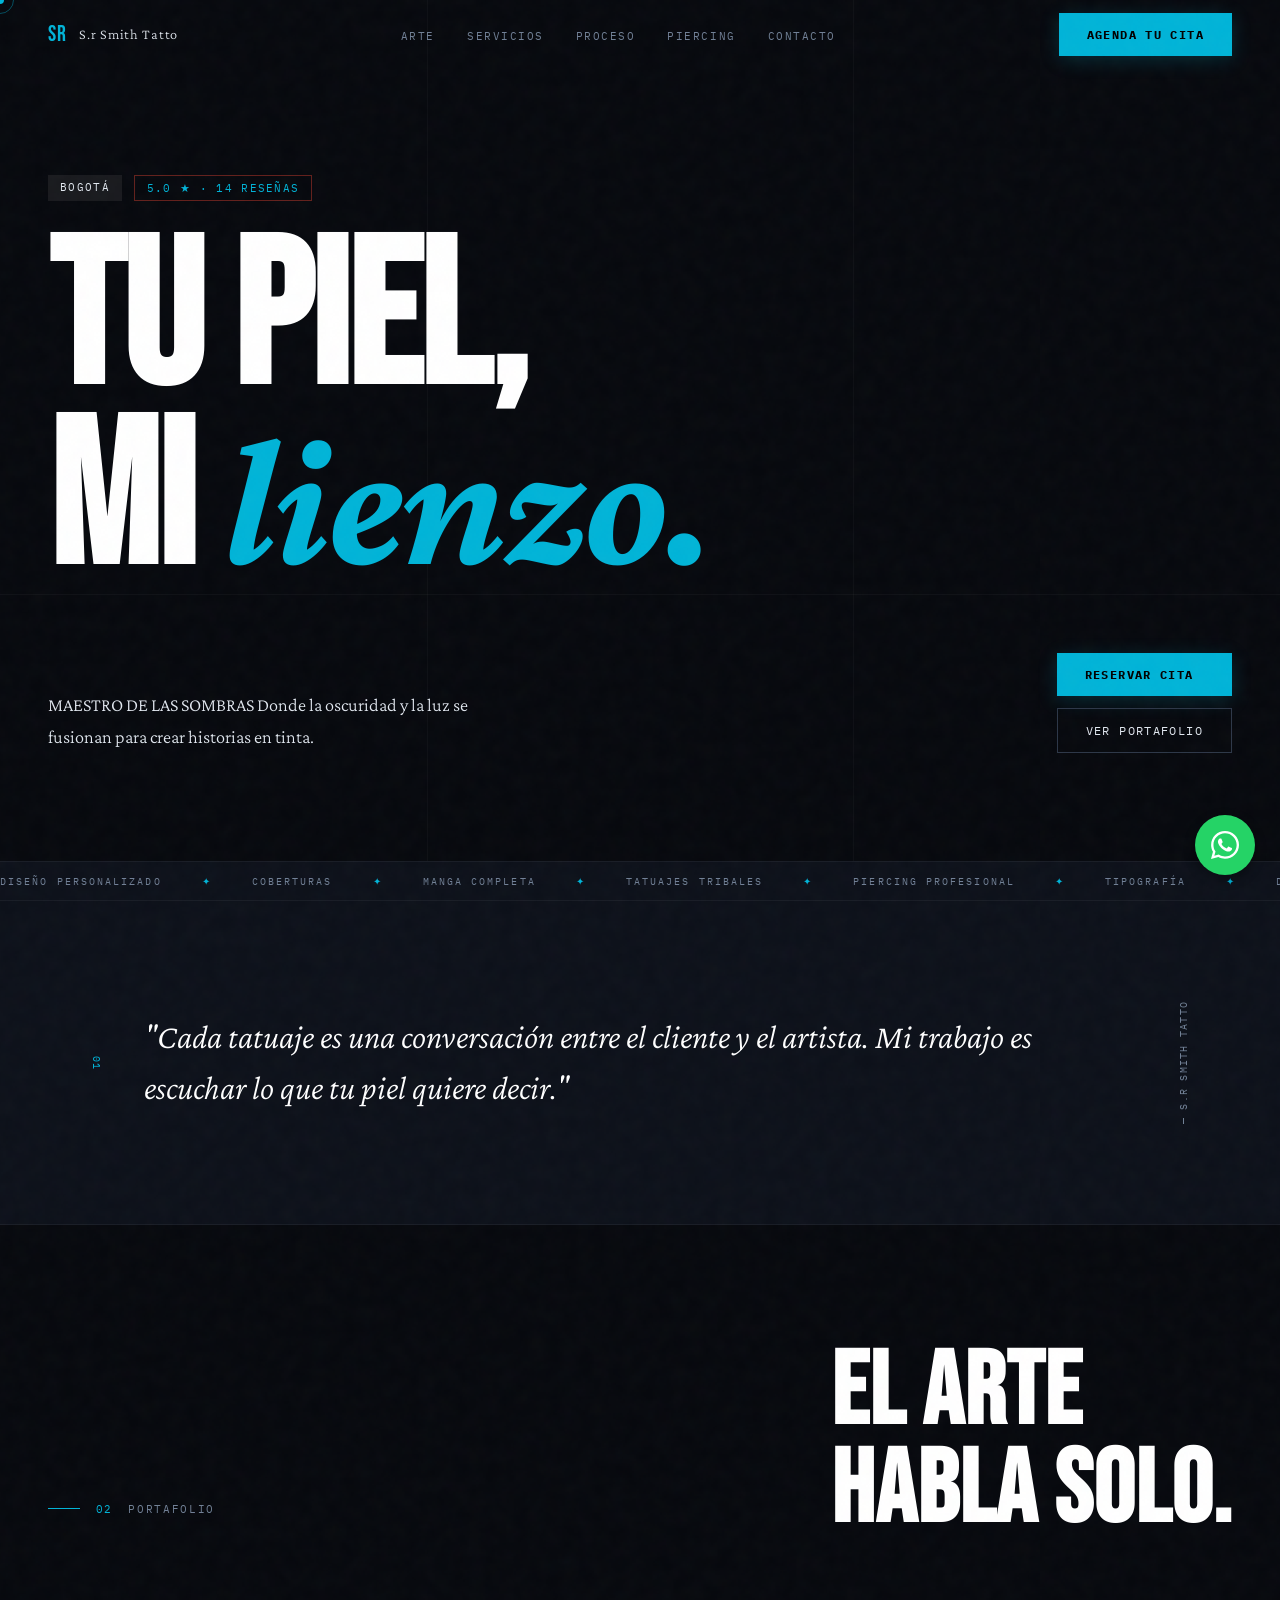
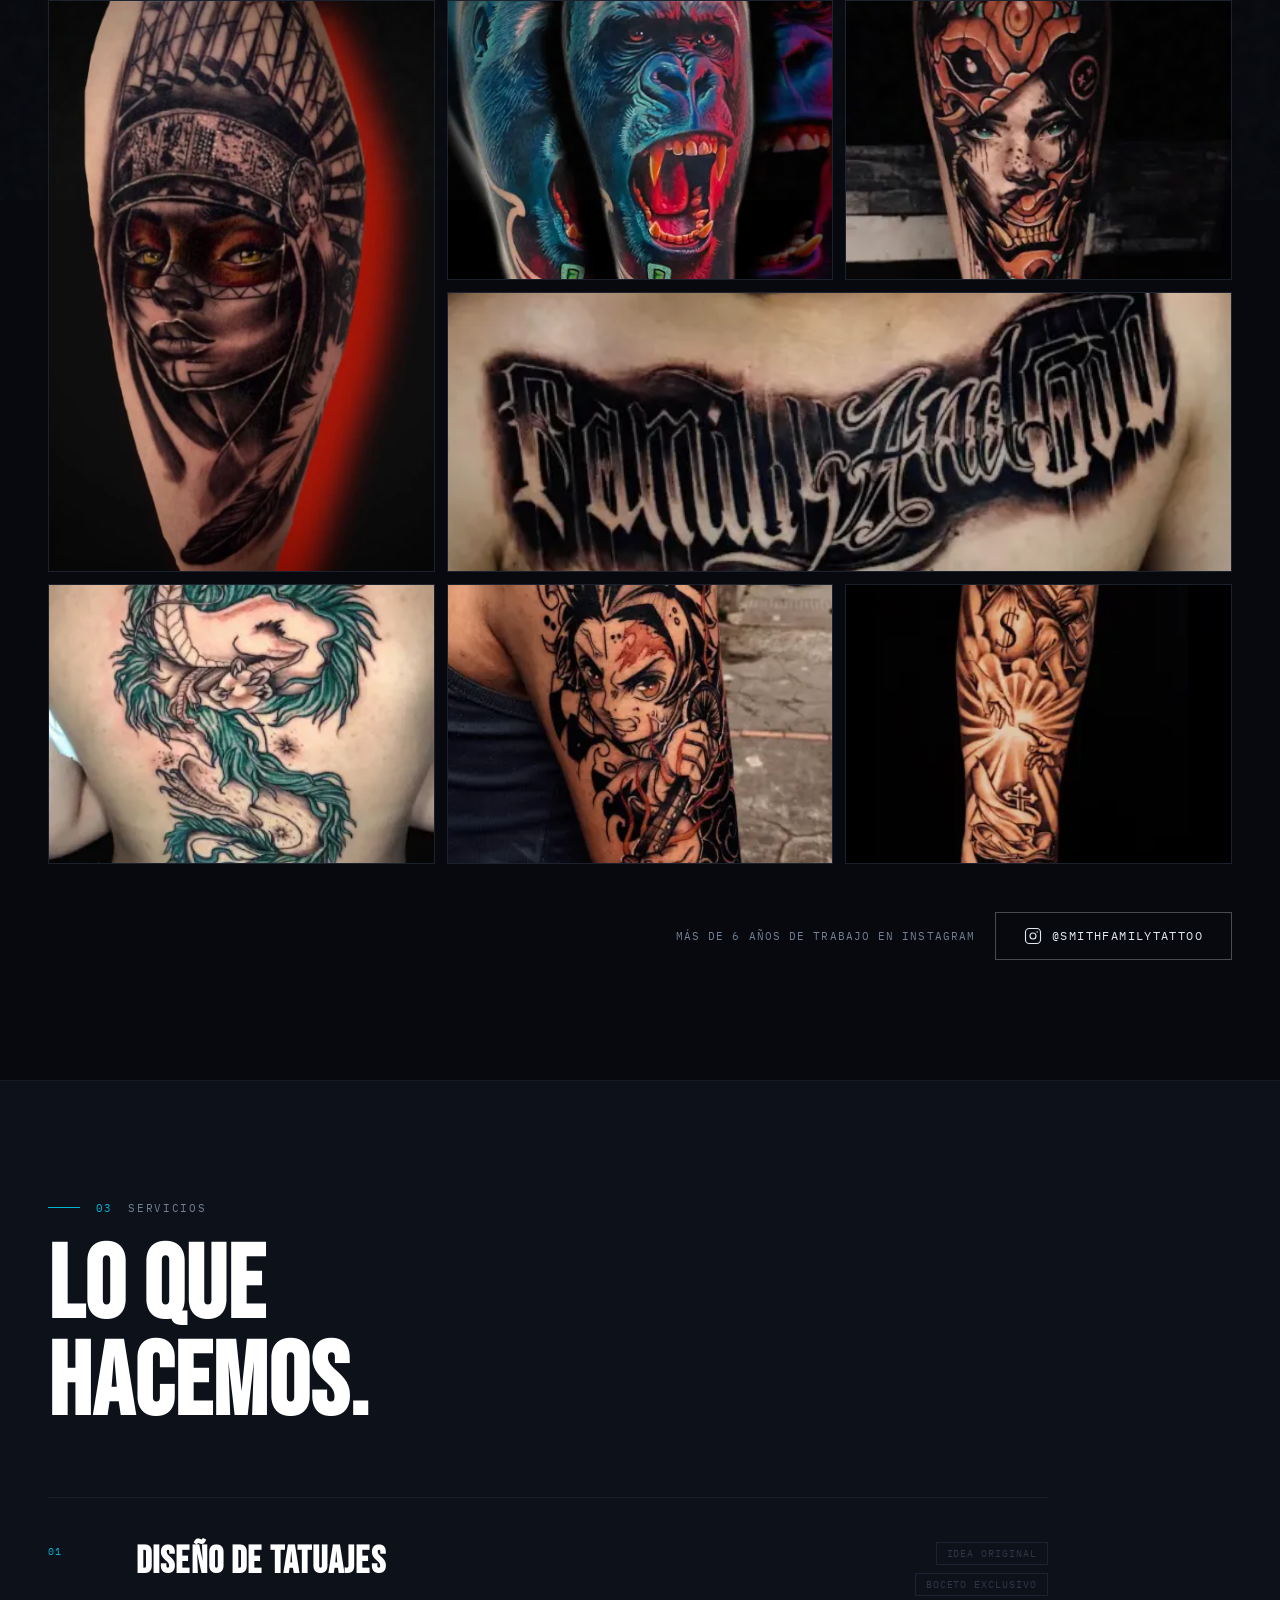
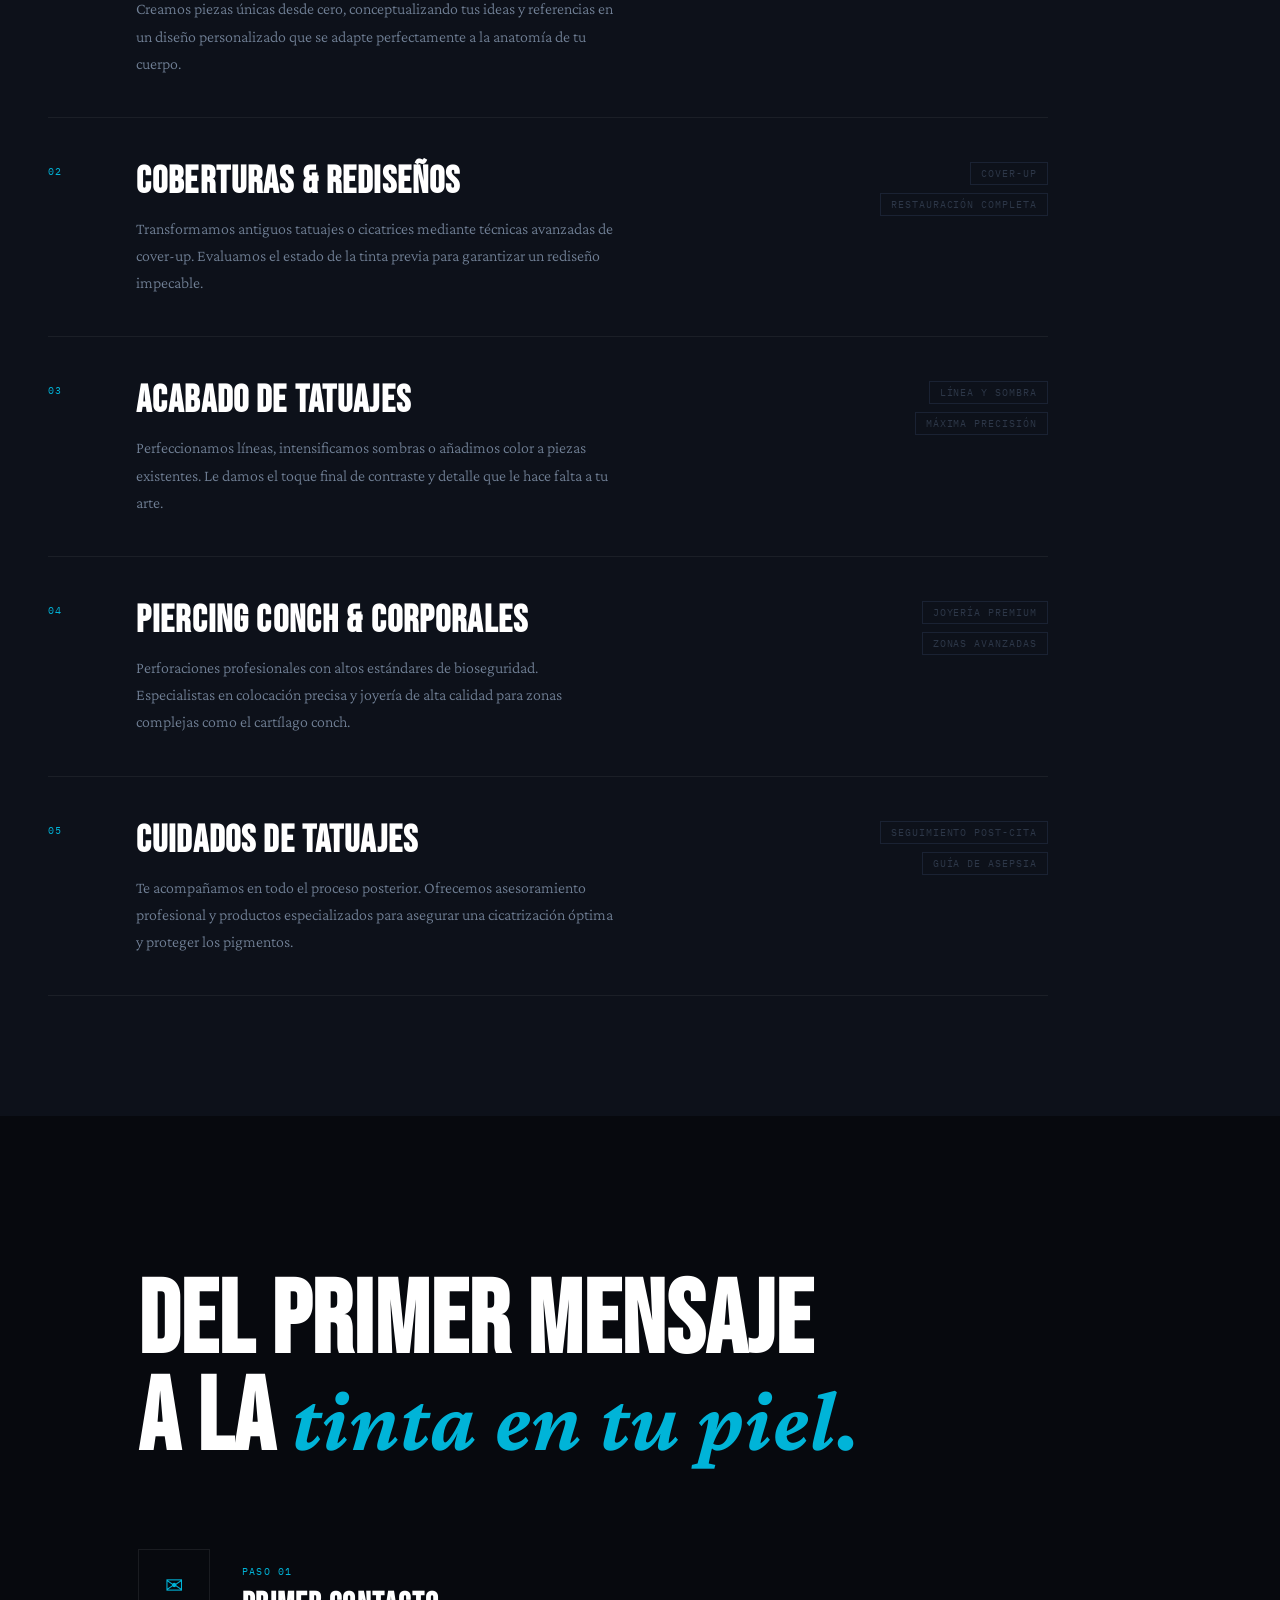
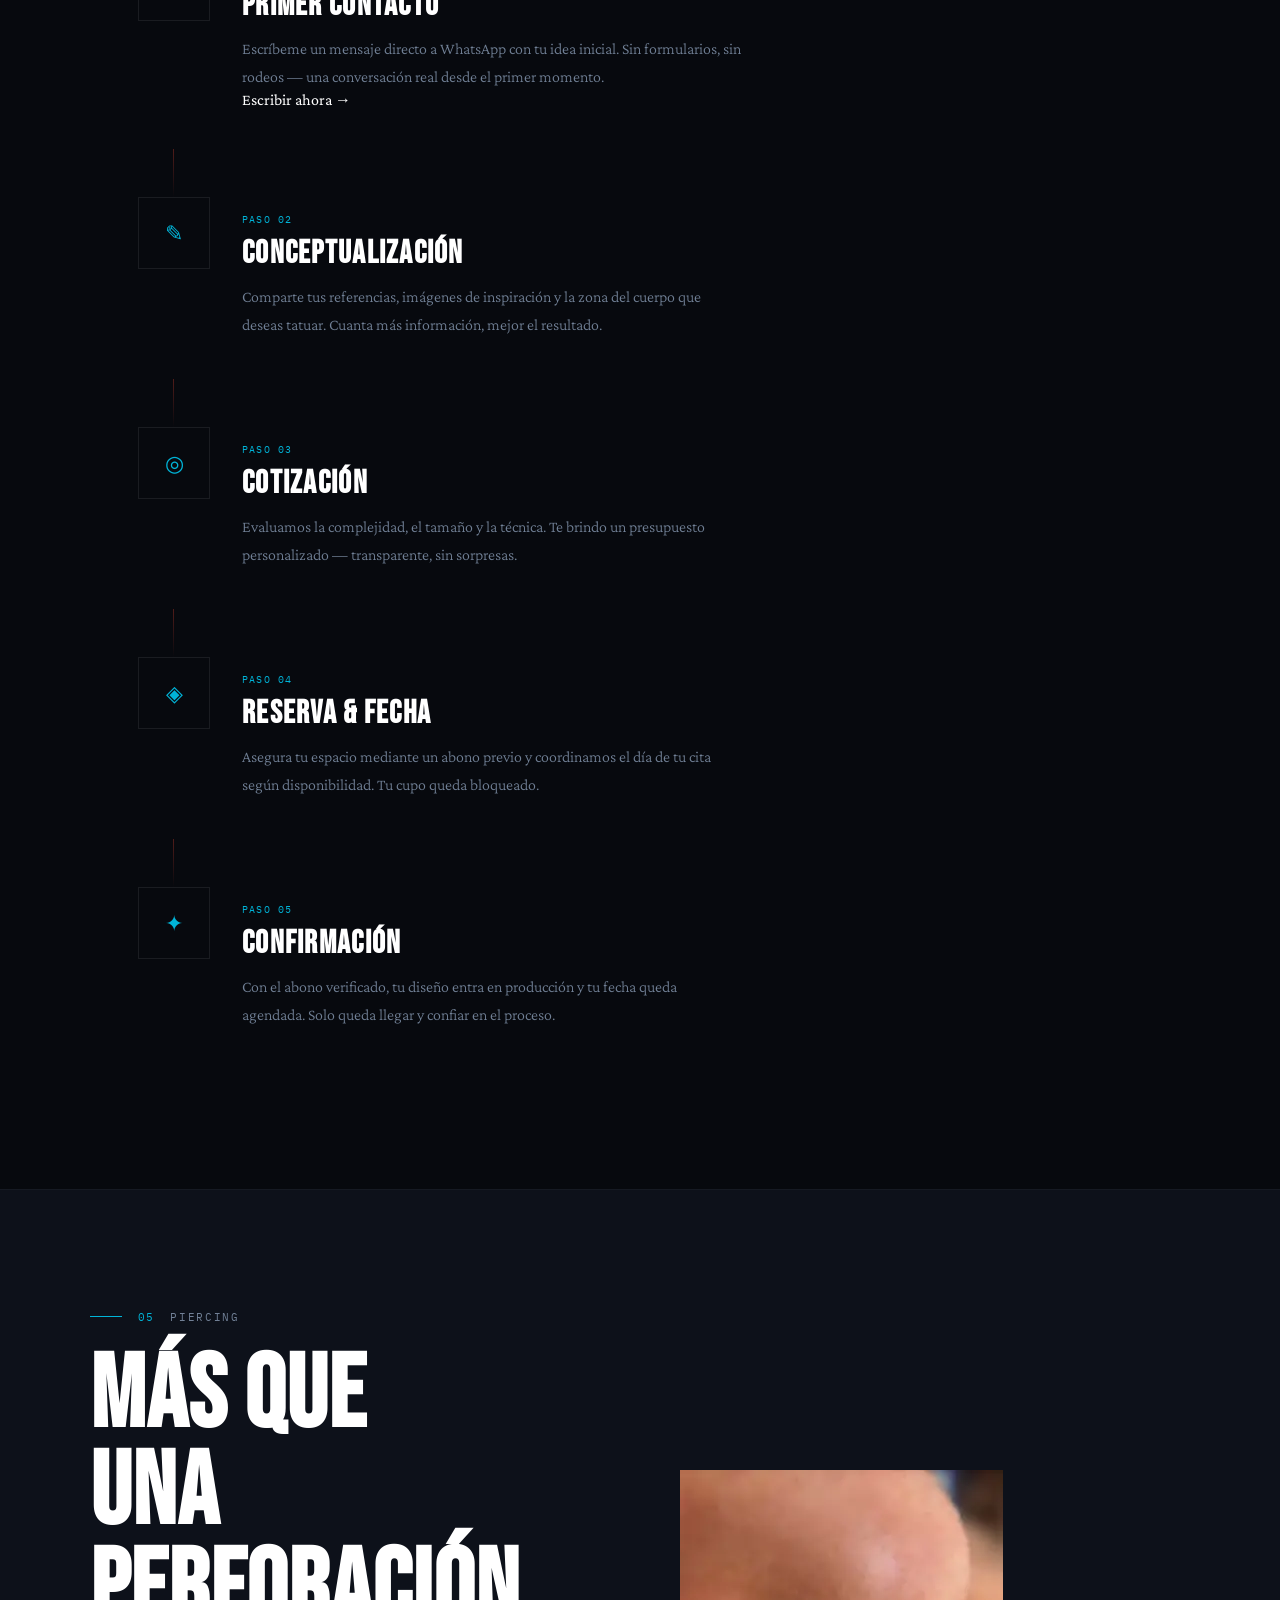
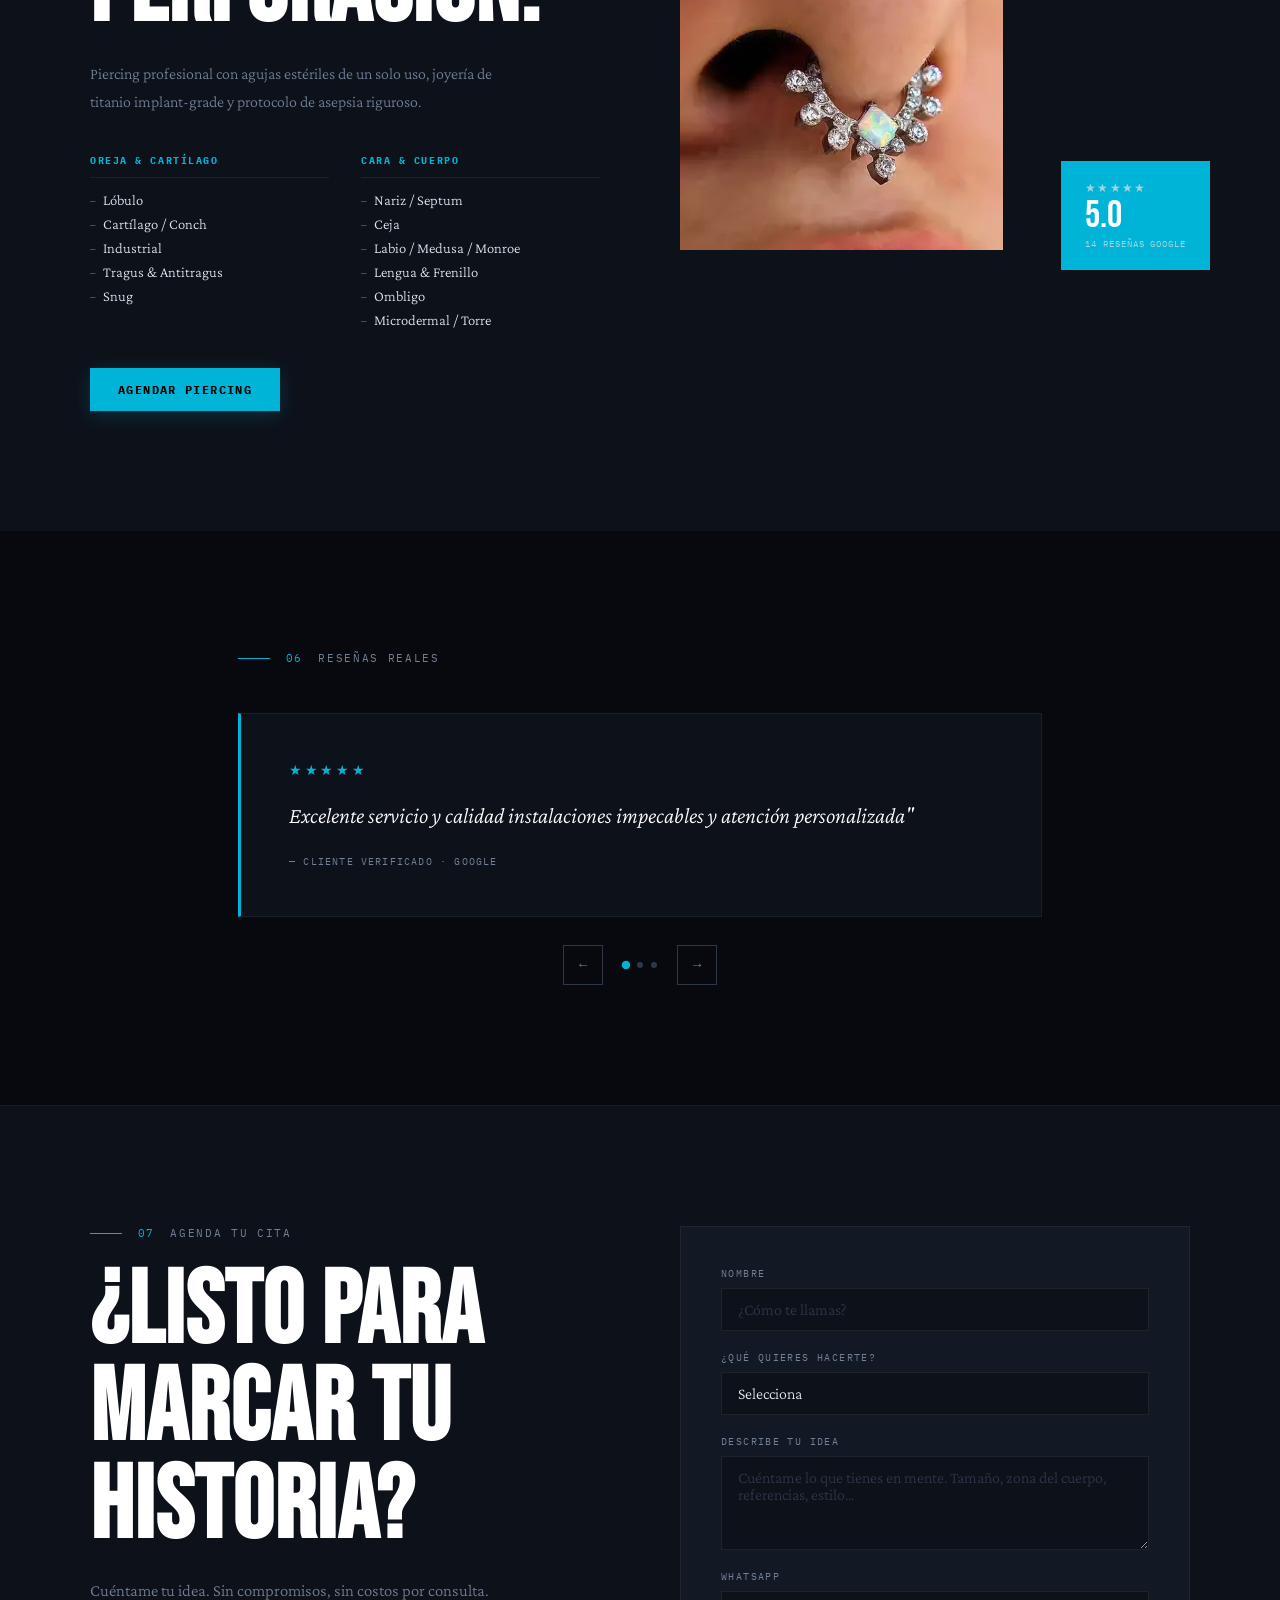
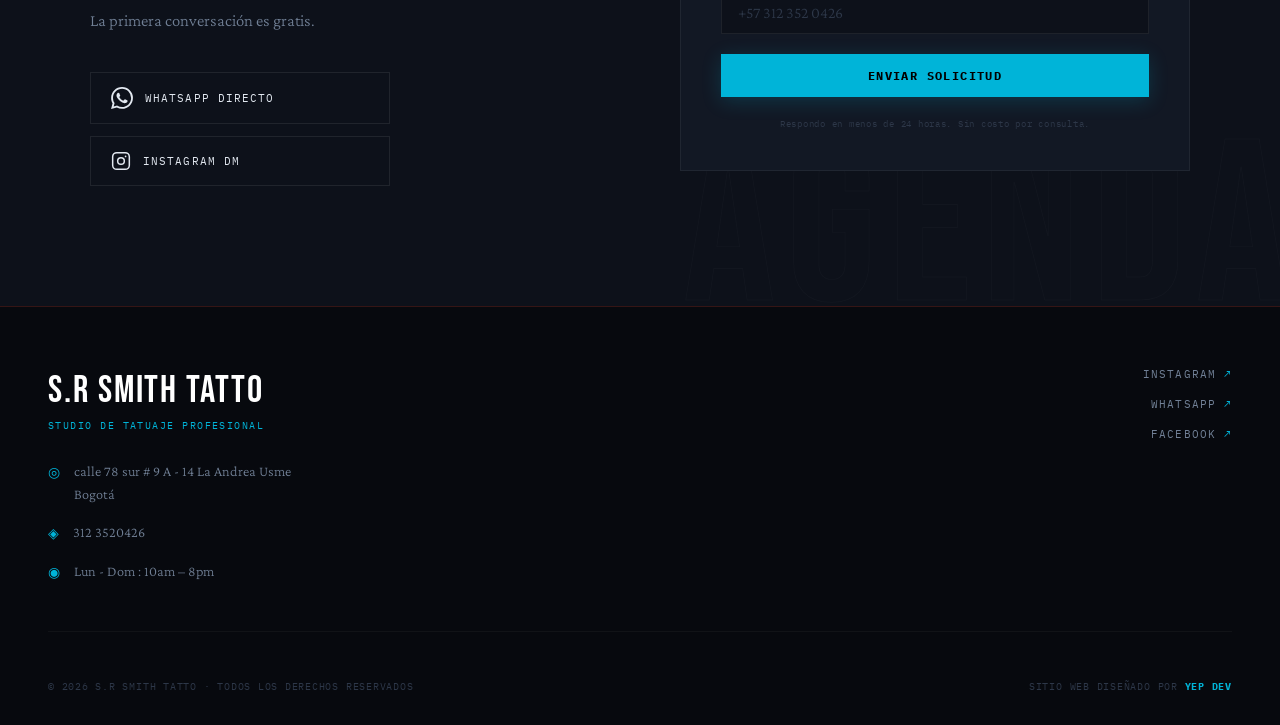
==== index.html @ 0292a70c "Primera version" ====
<!DOCTYPE html>
<html lang="es">

<head>
  <meta charset="UTF-8" />
  <meta name="viewport" content="width=device-width, initial-scale=1.0" />
  <title>S.r Smith Tatto · Bogotá, Colombia</title>
  <meta name="description"
    content="Estudio de tatuajes y piercing en Bogota Diseño personalizado, coberturas, manga completa, piercings profesionales. 5.0★ — S.r Smith Tatto.">
  <link rel="stylesheet" href="style.css" />
  <link rel="preconnect" href="https://fonts.googleapis.com">
  <link
    href="https://fonts.googleapis.com/css2?family=Bebas+Neue&family=Crimson+Pro:ital,wght@0,300;0,400;1,300;1,400&family=IBM+Plex+Mono:wght@300;400&display=swap"
    rel="stylesheet">
</head>

<body>

  <!-- GRAIN OVERLAY -->
  <div class="grain" aria-hidden="true"></div>

  <!-- CURSOR personalizado -->
  <div class="cursor" id="cursor"></div>
  <div class="cursor-trail" id="cursorTrail"></div>

  <!-- ========================
       NAV
  ========================= -->
  <nav class="nav" id="navbar">
    <div class="nav__logo">
      <span class="nav__logo-mg">Sr</span>
      <span class="nav__logo-text">S.r Smith Tatto</span>
    </div>
    <ul class="nav__links" id="navLinks">
      <li><a href="#arte">Arte</a></li>
      <li><a href="#servicios">Servicios</a></li>
      <li><a href="#proceso">Proceso</a></li>
      <li><a href="#piercing">Piercing</a></li>
      <li><a href="#contacto">Contacto</a></li>
    </ul>
    <a href="#agendar" class="btn btn--ink nav__cta">Agenda tu cita</a>
    <button class="nav__hamburger" id="hamburger" aria-label="Menú">
      <span></span><span></span>
    </button>
  </nav>

  <!-- ========================
       HERO
  ========================= -->
  <section class="hero" id="inicio">

    <!-- Líneas decorativas de fondo -->
    <div class="hero__lines" aria-hidden="true">
      <div class="line line--v line--1"></div>
      <div class="line line--v line--2"></div>
      <div class="line line--h line--3"></div>
    </div>

    <div class="hero__eyebrow reveal">
      <span class="tag">Bogotá</span>
      <span class="tag tag--outline">5.0 ★ · 14 reseñas</span>
    </div>

    <h1 class="hero__title">
      <span class="hero__title-line reveal line-1">Tu piel,</span>
      <span class="hero__title-line reveal line-2">mi <em>lienzo.</em></span>
    </h1>

    <div class="hero__bottom">
      <p class="hero__desc reveal">
        MAESTRO DE LAS SOMBRAS
        Donde la oscuridad y la luz se fusionan para crear historias en tinta.
      </p>
      <div class="hero__actions reveal">
        <a href="#agendar" class="btn btn--ink">Reservar cita</a>
        <a href="#arte" class="btn btn--ghost">Ver portafolio</a>
      </div>
    </div>

    <div class="hero__marquee" aria-hidden="true">
      <div class="marquee__track">
        <span>Diseño Personalizado</span><span class="sep">✦</span>
        <span>Coberturas</span><span class="sep">✦</span>
        <span>Manga Completa</span><span class="sep">✦</span>
        <span>Tatuajes Tribales</span><span class="sep">✦</span>
        <span>Piercing Profesional</span><span class="sep">✦</span>
        <span>Tipografía</span><span class="sep">✦</span>
        <span>Diseño Personalizado</span><span class="sep">✦</span>
        <span>Coberturas</span><span class="sep">✦</span>
        <span>Manga Completa</span><span class="sep">✦</span>
        <span>Tatuajes Tribales</span><span class="sep">✦</span>
        <span>Piercing Profesional</span><span class="sep">✦</span>
        <span>Tipografía</span><span class="sep">✦</span>
      </div>
    </div>

  </section>

  <!-- ========================
       STATEMENT
  ========================= -->
  <section class="statement">
    <div class="statement__inner reveal">
      <span class="statement__num">01</span>
      <blockquote class="statement__quote">
        "Cada tatuaje es una conversación entre el cliente y el artista. Mi trabajo es escuchar lo que tu piel quiere
        decir."
      </blockquote>
      <span class="statement__author">— S.r Smith Tatto</span>
    </div>
  </section>

  <!-- ========================
       ARTE / PORTAFOLIO
  ========================= -->
  <section class="arte" id="arte">
    <div class="arte__header">
      <div class="section-label reveal">
        <span class="num">02</span>
        <span class="label-text">Portafolio</span>
      </div>
      <h2 class="section-title reveal">El arte<br />habla solo.</h2>
    </div>

    <div class="arte__grid">
      <!-- Cada item tendrá una imagen real del cliente cuando entregues -->
      <div class="arte__item arte__item--tall reveal" style="--delay:0s">
        <img src="img/tattoo1.webp" alt="tattoo 1 — S.r Smith Tatto " loading="lazy" />
        <div class="arte__overlay">
          <span>Diseño unico</span>
        </div>
      </div>
      <div class="arte__item reveal" style="--delay:0.1s">
        <img src="img/tattoo2.webp" alt="tattoo 2 — S.r Smith Tatto " loading="lazy" />
        <div class="arte__overlay"><span>Estilo personalizado</span></div>
      </div>
      <div class="arte__item reveal" style="--delay:0.15s">
        <img src="img/tattoo3.webp" alt="tattoo 3 — S.r Smith Tatto " loading="lazy" />
        <div class="arte__overlay"><span>Lineas unicas</span></div>
      </div>
      <div class="arte__item arte__item--wide reveal" style="--delay:0.2s">
        <img src="img/tattoo5.webp" alt="tattoo 4 — S.r Smith Tatto " loading="lazy" />
        <div class="arte__overlay"><span>La mas alta calidad</span></div>
      </div>
      <div class="arte__item reveal" style="--delay:0.25s">
        <img src="img/tattoo4.webp" alt="tattoo 5 — S.r Smith Tatto " loading="lazy" />
        <div class="arte__overlay"><span>Mejores acabados</span></div>
      </div>
      <div class="arte__item reveal" style="--delay:0.25s">
        <img src="img/tattoo6.webp" alt="tattoo 6 — S.r Smith Tatto " loading="lazy" />
        <div class="arte__overlay"><span>Expresa lo que sientes</span></div>
      </div>
      <div class="arte__item reveal" style="--delay:0.25s">
        <img src="img/tattoo7.webp" alt="tattoo 7 — S.r Smith Tatto " loading="lazy" />
        <div class="arte__overlay"><span>Profesionales</span></div>
      </div>
    </div>

    <div class="arte__cta reveal">
      <p>Más de 6 años de trabajo en Instagram</p>
      <a href="https://www.instagram.com/smithfamilytattoo" target="_blank" rel="noopener"
        class="btn btn--outline-white">
        <svg width="18" height="18" viewBox="0 0 24 24" fill="none" stroke="currentColor" stroke-width="1.5">
          <rect x="2" y="2" width="20" height="20" rx="5" />
          <circle cx="12" cy="12" r="4" />
          <circle cx="17.5" cy="6.5" r="1" fill="currentColor" stroke="none" />
        </svg>
        @smithfamilytattoo
      </a>
    </div>
  </section>

  <!-- ========================
       SERVICIOS — TATTOO
  ========================= -->
  <section class="servicios" id="servicios">
    <div class="section-label reveal">
      <span class="num">03</span>
      <span class="label-text">Servicios</span>
    </div>
    <h2 class="section-title reveal">Lo que<br />hacemos.</h2>

    <div class="servicios__list">

      <div class="servicio-row reveal">
        <div class="servicio-row__num">01</div>
        <div class="servicio-row__info">
          <h3>Diseño de Tatuajes</h3>
          <p>Creamos piezas únicas desde cero, conceptualizando tus ideas y referencias en un diseño personalizado que
            se
            adapte perfectamente a la anatomía de tu cuerpo.</p>
        </div>
        <div class="servicio-row__tags">
          <span>Idea original</span>
          <span>Boceto exclusivo</span>
        </div>
      </div>

      <div class="servicio-row reveal">
        <div class="servicio-row__num">02</div>
        <div class="servicio-row__info">
          <h3>Coberturas & Rediseños</h3>
          <p>Transformamos antiguos tatuajes o cicatrices mediante técnicas avanzadas de cover-up. Evaluamos el estado
            de
            la tinta previa para garantizar un rediseño impecable.</p>
        </div>
        <div class="servicio-row__tags">
          <span>Cover-up</span>
          <span>Restauración completa</span>
        </div>
      </div>

      <div class="servicio-row reveal">
        <div class="servicio-row__num">03</div>
        <div class="servicio-row__info">
          <h3>Acabado de Tatuajes</h3>
          <p>Perfeccionamos líneas, intensificamos sombras o añadimos color a piezas existentes. Le damos el toque final
            de contraste y detalle que le hace falta a tu arte.</p>
        </div>
        <div class="servicio-row__tags">
          <span>Línea y Sombra</span>
          <span>Máxima precisión</span>
        </div>
      </div>

      <div class="servicio-row reveal">
        <div class="servicio-row__num">04</div>
        <div class="servicio-row__info">
          <h3>Piercing Conch & Corporales</h3>
          <p>Perforaciones profesionales con altos estándares de bioseguridad. Especialistas en colocación precisa y
            joyería de alta calidad para zonas complejas como el cartílago conch.</p>
        </div>
        <div class="servicio-row__tags">
          <span>Joyería Premium</span>
          <span>Zonas avanzadas</span>
        </div>
      </div>

      <div class="servicio-row reveal">
        <div class="servicio-row__num">05</div>
        <div class="servicio-row__info">
          <h3>Cuidados de Tatuajes</h3>
          <p>Te acompañamos en todo el proceso posterior. Ofrecemos asesoramiento profesional y productos especializados
            para asegurar una cicatrización óptima y proteger los pigmentos.</p>
        </div>
        <div class="servicio-row__tags">
          <span>Seguimiento post-cita</span>
          <span>Guía de asepsia</span>
        </div>
      </div>

    </div>
  </section>

  <!-- ========================
       PROCESO
  ========================= -->
  <section class="proceso" id="proceso">
    <div class="proceso__header">
      <div class="section-label reveal">
        <span class="num">04</span>
        <span class="label-text">Cómo funciona</span>
      </div>
      <h2 class="section-title reveal">Del primer mensaje<br />a la <em>tinta en tu piel.</em></h2>
    </div>

    <div class="proceso__steps">

      <div class="proceso__step reveal">
        <div class="proceso__step-icon">✉</div>
        <div class="proceso__step-body">
          <span class="proceso__step-num">Paso 01</span>
          <h3>Primer contacto</h3>
          <p>Escríbeme un mensaje directo a WhatsApp con tu idea inicial. Sin formularios, sin rodeos — una conversación
            real desde el primer momento.</p>
          <a href="https://wa.me/573136038471?text=Hola%2C%20quiero%20agendar%20una%20sesi%C3%B3n" target="_blank"
            rel="noopener" class="proceso__step-link">
            Escribir ahora →
          </a>
        </div>
      </div>
      <div class="proceso__connector reveal" aria-hidden="true"></div>

      <div class="proceso__step reveal">
        <div class="proceso__step-icon">✎</div>
        <div class="proceso__step-body">
          <span class="proceso__step-num">Paso 02</span>
          <h3>Conceptualización</h3>
          <p>Comparte tus referencias, imágenes de inspiración y la zona del cuerpo que deseas tatuar. Cuanta más
            información, mejor el resultado.</p>
        </div>
      </div>
      <div class="proceso__connector reveal" aria-hidden="true"></div>

      <div class="proceso__step reveal">
        <div class="proceso__step-icon">◎</div>
        <div class="proceso__step-body">
          <span class="proceso__step-num">Paso 03</span>
          <h3>Cotización</h3>
          <p>Evaluamos la complejidad, el tamaño y la técnica. Te brindo un presupuesto personalizado — transparente,
            sin
            sorpresas.</p>
        </div>
      </div>
      <div class="proceso__connector reveal" aria-hidden="true"></div>

      <div class="proceso__step reveal">
        <div class="proceso__step-icon">◈</div>
        <div class="proceso__step-body">
          <span class="proceso__step-num">Paso 04</span>
          <h3>Reserva & Fecha</h3>
          <p>Asegura tu espacio mediante un abono previo y coordinamos el día de tu cita según disponibilidad. Tu cupo
            queda bloqueado.</p>
        </div>
      </div>
      <div class="proceso__connector reveal" aria-hidden="true"></div>

      <div class="proceso__step reveal">
        <div class="proceso__step-icon">✦</div>
        <div class="proceso__step-body">
          <span class="proceso__step-num">Paso 05</span>
          <h3>Confirmación</h3>
          <p>Con el abono verificado, tu diseño entra en producción y tu fecha queda agendada. Solo queda llegar y
            confiar
            en el proceso.</p>
        </div>
      </div>

    </div>
  </section>

  <!-- ========================
       PIERCING
  ========================= -->
  <section class="piercing" id="piercing">
    <div class="piercing__inner">
      <div class="piercing__content">
        <div class="section-label reveal">
          <span class="num">05</span>
          <span class="label-text">Piercing</span>
        </div>
        <h2 class="section-title reveal">Más que<br />una perforación.</h2>
        <p class="reveal">Piercing profesional con agujas estériles de un solo uso, joyería de titanio implant-grade y
          protocolo de asepsia riguroso.</p>

        <div class="piercing__tipos reveal">
          <div class="piercing__col">
            <h4>Oreja & Cartílago</h4>
            <ul>
              <li>Lóbulo</li>
              <li>Cartílago / Conch</li>
              <li>Industrial</li>
              <li>Tragus & Antitragus</li>
              <li>Snug</li>
            </ul>
          </div>
          <div class="piercing__col">
            <h4>Cara & Cuerpo</h4>
            <ul>
              <li>Nariz / Septum</li>
              <li>Ceja</li>
              <li>Labio / Medusa / Monroe</li>
              <li>Lengua & Frenillo</li>
              <li>Ombligo</li>
              <li>Microdermal / Torre</li>
            </ul>
          </div>
        </div>
        <a href="#agendar" class="btn btn--ink reveal">Agendar piercing</a>
      </div>
      <div class="piercing__visual reveal">
        <div class="piercing__img-wrap">
          <img src="img/perforacion.webp" alt="tattoo 5 — S.r Smith Tatto " loading="lazy" />
          <div class="piercing__rating">
            <span class="rating__stars">★★★★★</span>
            <span class="rating__num">5.0</span>
            <span class="rating__count">14 reseñas Google</span>
          </div>
        </div>
      </div>
    </div>
  </section>

  <!-- ========================
       TESTIMONIOS
  ========================= -->
  <section class="testimonios">
    <div class="section-label reveal">
      <span class="num">06</span>
      <span class="label-text">Reseñas reales</span>
    </div>

    <div class="testimonios__slider" id="testimSlider">
      <div class="testimonio reveal">
        <div class="testimonio__stars">★★★★★</div>
        <p>Excelente servicio y calidad instalaciones impecables y atención personalizada"</p>
        <span class="testimonio__author">— Cliente verificado · Google</span>
      </div>
      <div class="testimonio reveal">
        <div class="testimonio__stars">★★★★★</div>
        <p>"Súper excelente servicio, severa energía y horrenda habilidad al tatto, jhonatha monstruo en el tattoo."</p>
        <span class="testimonio__author">— Cliente verificada · Google</span>
      </div>
      <div class="testimonio reveal">
        <div class="testimonio__stars">★★★★★</div>
        <p>"Excelente servicio, las instalaciones súper organizadas y los tatuajes que realizan son super lindos.
          Recomendados 100%"</p>
        <span class="testimonio__author">— Cliente verificado · Google</span>
      </div>
    </div>

    <div class="testimonios__nav reveal">
      <button class="t-btn" id="tPrev" aria-label="Anterior">←</button>
      <div class="t-dots" id="tDots">
        <button class="t-dot active" data-i="0"></button>
        <button class="t-dot" data-i="1"></button>
        <button class="t-dot" data-i="2"></button>
      </div>
      <button class="t-btn" id="tNext" aria-label="Siguiente">→</button>
    </div>
  </section>

  <!-- ========================
       AGENDAR
  ========================= -->
  <section class="agendar" id="agendar">
    <div class="agendar__deco" aria-hidden="true">AGENDA</div>
    <div class="agendar__inner">
      <div class="agendar__content reveal">
        <div class="section-label">
          <span class="num">07</span>
          <span class="label-text">Agenda tu cita</span>
        </div>
        <h2 class="section-title">¿Listo para<br />marcar tu historia?</h2>
        <p>Cuéntame tu idea. Sin compromisos, sin costos por consulta. La primera conversación es gratis.</p>
        <div class="agendar__contact-options">
          <a href="https://wa.me/573227392938?text=Hola%2C%20quiero%20agendar%20una%20cita" target="_blank"
            rel="noopener" class="contact-option contact-option--wa">
            <svg width="22" height="22" viewBox="0 0 24 24" fill="currentColor">
              <path
                d="M17.472 14.382c-.297-.149-1.758-.867-2.03-.967-.273-.099-.471-.148-.67.15-.197.297-.767.966-.94 1.164-.173.199-.347.223-.644.075-.297-.15-1.255-.463-2.39-1.475-.883-.788-1.48-1.761-1.653-2.059-.173-.297-.018-.458.13-.606.134-.133.298-.347.446-.52.149-.174.198-.298.298-.497.099-.198.05-.371-.025-.52-.075-.149-.669-1.612-.916-2.207-.242-.579-.487-.5-.669-.51-.173-.008-.371-.01-.57-.01-.198 0-.52.074-.792.372-.272.297-1.04 1.016-1.04 2.479 0 1.462 1.065 2.875 1.213 3.074.149.198 2.096 3.2 5.077 4.487.709.306 1.262.489 1.694.625.712.227 1.36.195 1.871.118.571-.085 1.758-.719 2.006-1.413.248-.694.248-1.289.173-1.413-.074-.124-.272-.198-.57-.347m-5.421 7.403h-.004a9.87 9.87 0 01-5.031-1.378l-.361-.214-3.741.982.998-3.648-.235-.374a9.86 9.86 0 01-1.51-5.26c.001-5.45 4.436-9.884 9.888-9.884 2.64 0 5.122 1.03 6.988 2.898a9.825 9.825 0 012.893 6.994c-.003 5.45-4.437 9.884-9.885 9.884m8.413-18.297A11.815 11.815 0 0012.05 0C5.495 0 .16 5.335.157 11.892c0 2.096.547 4.142 1.588 5.945L.057 24l6.305-1.654a11.882 11.882 0 005.683 1.448h.005c6.554 0 11.89-5.335 11.893-11.893a11.821 11.821 0 00-3.48-8.413z" />
            </svg>
            WhatsApp directo
          </a>
          <a href="https://www.instagram.com/smithfamilytattoo" target="_blank" rel="noopener"
            class="contact-option contact-option--ig">
            <svg width="20" height="20" viewBox="0 0 24 24" fill="none" stroke="currentColor" stroke-width="1.8">
              <rect x="2" y="2" width="20" height="20" rx="5" />
              <circle cx="12" cy="12" r="4" />
              <circle cx="17.5" cy="6.5" r="1" fill="currentColor" stroke="none" />
            </svg>
            Instagram DM
          </a>
        </div>
      </div>

      <div class="agendar__form reveal">
        <div class="form-field">
          <label for="f-nombre">Nombre</label>
          <input type="text" id="f-nombre" placeholder="¿Cómo te llamas?" autocomplete="name" />
        </div>
        <div class="form-field">
          <label for="f-tipo">¿Qué quieres hacerte?</label>
          <select id="f-tipo">
            <option value="">Selecciona</option>
            <optgroup label="Tatuajes">
              <option>Diseño personalizado</option>
              <option>Cobertura / Rediseño</option>
              <option>Manga completa</option>
              <option>Tribal / Polinesio</option>
              <option>Tipografía / Lettering</option>
              <option>Tatuaje conmemorativo</option>
              <option>Retoque</option>
            </optgroup>
            <optgroup label="Piercing">
              <option>Piercing en oreja / cartílago</option>
              <option>Piercing facial</option>
              <option>Piercing en lengua</option>
              <option>Piercing en cuerpo</option>
              <option>Microdermal / Torre</option>
            </optgroup>
          </select>
        </div>
        <div class="form-field">
          <label for="f-desc">Describe tu idea</label>
          <textarea id="f-desc" rows="4"
            placeholder="Cuéntame lo que tienes en mente. Tamaño, zona del cuerpo, referencias, estilo..."></textarea>
        </div>
        <div class="form-field">
          <label for="f-tel">WhatsApp</label>
          <input type="tel" id="f-tel" placeholder="+57 312 352 0426" autocomplete="tel" />
        </div>
        <button class="btn btn--ink btn--full" id="formBtn">Enviar solicitud</button>
        <p class="form-note">Respondo en menos de 24 horas. Sin costo por consulta.</p>
        <div class="form-ok" id="formOk">
          ✦ ¡Solicitud enviada! te contactaremos pronto.
        </div>
      </div>
    </div>
  </section>

  <!-- ========================
       CONTACTO / FOOTER
  ========================= -->
  <footer class="footer" id="contacto">
    <div class="footer__top">
      <div class="footer__info reveal">
        <div class="footer__logo">S.r Smith Tatto</div>
        <p class="footer__tagline">Studio de tatuaje profesional</p>
        <div class="footer__data">
          <div class="footer__data-item">
            <span class="footer__data-icon">◎</span>
            <span>calle 78 sur # 9 A - 14 La Andrea Usme<br />Bogotá</span>
          </div>
          <div class="footer__data-item">
            <span class="footer__data-icon">◈</span>
            <span>312 3520426</span>
          </div>
          <div class="footer__data-item">
            <span class="footer__data-icon">◉</span>
            <span>Lun - Dom : 10am – 8pm</span>
          </div>
        </div>
      </div>
      <div class="footer__social reveal">
        <a href="https://www.instagram.com/smithfamilytattoo" target="_blank" rel="noopener"
          class="footer__social-link">
          Instagram<span>↗</span>
        </a>
        <a href="https://wa.me/573227392938" target="_blank" rel="noopener" class="footer__social-link">
          WhatsApp<span>↗</span>
        </a>
        <a href="https://www.facebook.com/Smithfamilytattoo" target="_blank" rel="noopener" class="footer__social-link">
          Facebook<span>↗</span>
        </a>
      </div>
    </div>
    <div class="footer__bottom">
      <p>© 2026 S.r Smith Tatto · Todos los derechos reservados</p>
      <p class="footer__credit">Sitio web diseñado por <strong>YEp Dev</strong></p>
    </div>
  </footer>


  <!-- Boton flotante de whatsapp -->
  <a href="https://wa.me/573227392938?text=Hola%20estoy%20interesado%20en%20cotizar%20un%20tatuaje%20con%20ustedes"
    class="whatsapp-float" target="_blank" rel="noopener noreferrer" title="Chatear por WhatsApp">
    <svg xmlns="http://www.w3.org/2000/svg" viewBox="0 0 448 512" class="whatsapp-icon">
      <path
        d="M380.9 97.1C339 55.1 283.2 32 223.9 32c-122.4 0-222 99.6-222 222 0 39.1 10.2 77.3 29.6 111L0 480l117.7-30.9c32.4 17.7 68.9 27 106.1 27h.1c122.3 0 224.1-99.6 224.1-222 0-59.3-25.2-115-67.1-157zm-157 341.6c-33.2 0-65.7-8.9-94-25.7l-6.7-4-69.8 18.3L72 359.2l-4.4-7c-18.5-29.4-28.2-63.3-28.2-98.2 0-101.7 82.8-184.5 184.6-184.5 49.3 0 95.6 19.2 130.4 54.1 34.8 34.9 56.2 81.2 56.1 130.5 0 101.8-84.9 184.6-186.6 184.6zm101.2-138.2c-5.5-2.8-32.8-16.2-37.9-18-5.1-1.9-8.8-2.8-12.5 2.8-3.7 5.6-14.3 18-17.6 21.8-3.2 3.7-6.5 4.2-12 1.4-32.6-16.3-54-29.1-75.5-66-5.7-9.8 5.7-9.1 16.3-30.3 1.8-3.7.9-6.9-.5-9.7-1.4-2.8-12.5-30.1-17.1-41.2-4.5-10.8-9.1-9.3-12.5-9.5-3.2-.2-6.9-.2-10.6-.2-3.7 0-9.7 1.4-14.8 6.9-5.1 5.6-19.4 19-19.4 46.3 0 27.3 19.9 53.7 22.6 57.4 2.8 3.7 39.1 59.7 94.8 83.8 35.2 15.2 49 16.5 66.6 13.9 10.7-1.6 32.8-13.4 37.4-26.4 4.6-13 4.6-24.1 3.2-26.4-1.3-2.5-5-3.9-10.5-6.6z" />
    </svg>
  </a>

  <script src="script.js"></script>
</body>

</html>
---- style.css ----
/* ===========================
   Estética: Ink on paper · Editorial oscuro · Raw
=========================== */

/* ===========================
   VARIABLES
=========================== */
/* ===========================
   VARIABLES (Ajustadas a Tonos Dorados Premium)
=========================== */
/* ===========================
   VARIABLES (Dorado Eléctrico de Alto Impacto)
=========================== */
:root {
  /* Fondo base: Negro profundo y asfalto oscuro */
  --ink: #07090e;
  /* Un negro con un sutil matiz azulado de fondo */
  --ink-2: #0d111a;
  /* Gris/azul muy oscuro para secciones alternas */
  --ink-3: #121824;
  --ink-4: #1a2233;

  /* Tonos intermedios y apagados (Gris ceniza con tinte frío) */
  --ash: #2d3748;
  --fog: #718096;

  /* Tipografía y Superficies: Blanco puro y hueso limpio (como el borde del logo) */
  --bone: #ffffff;
  --bone-dim: #e2e8f0;

  /* El Alma del Estudio: Azul Eléctrico / Cian del Logo */
  --red: #00b4d8;
  /* El cian brillante principal del texto */
  --red-dim: #0077b6;
  /* Azul profundo para contrastes, sombras y estados intermedios */
  --accent-light: #90e0ef;
  /* Destello celeste claro para hovers */

  /* Tipografías */
  --font-display: 'Bebas Neue', 'Impact', sans-serif;
  --font-body: 'Crimson Pro', Georgia, serif;
  --font-mono: 'IBM Plex Mono', 'Courier New', monospace;

  --nav-h: 68px;
  --ease: cubic-bezier(0.25, 0.46, 0.45, 0.94);
  --ease-out: cubic-bezier(0.16, 1, 0.3, 1);


}

/* Reajuste manual para el cursor personalizado en modo claro para que no se pierda */
body.light-mode .cursor-trail {
  border-color: rgba(0, 119, 182, 0.5);
}

/* Estilos del Botón Toggle */
.theme-toggle {
  background: transparent;
  border: 1px solid rgba(255, 255, 255, 0.2);
  color: var(--bone);
  cursor: pointer;
  padding: 8px;
  border-radius: 50%;
  display: flex;
  align-items: center;
  justify-content: center;
  transition: all 0.3s var(--ease);
  margin-left: 1rem;
}

.theme-toggle:hover {
  border-color: var(--red);
  color: var(--red);
  transform: scale(1.1);
}

/* Rotación o efecto visual al cambiar de modo */
body.light-mode .theme-toggle {
  border-color: rgba(0, 0, 0, 0.15);
  transform: rotate(180deg);
}

body.light-mode .theme-toggle:hover {
  border-color: var(--red);
}

/* ===========================
   RESET
=========================== */
*,
*::before,
*::after {
  margin: 0;
  padding: 0;
  box-sizing: border-box;
}

html {
  scroll-behavior: smooth;
  font-size: 16px;
}

body {
  font-family: var(--font-body);
  background: var(--ink);
  color: var(--bone);
  overflow-x: hidden;
  cursor: none;
}

a {
  text-decoration: none;
  color: inherit;
}

ul {
  list-style: none;
}

img {
  display: block;
  max-width: 100%;
}

input,
select,
textarea,
button {
  font-family: inherit;
}

textarea {
  resize: vertical;
}

/* ===========================
   GRAIN OVERLAY
=========================== */
.grain {
  position: fixed;
  inset: -200%;
  width: 400%;
  height: 400%;
  background-image: url("data:image/svg+xml,%3Csvg viewBox='0 0 256 256' xmlns='http://www.w3.org/2000/svg'%3E%3Cfilter id='noise'%3E%3CfeTurbulence type='fractalNoise' baseFrequency='0.9' numOctaves='4' stitchTiles='stitch'/%3E%3C/filter%3E%3Crect width='100%25' height='100%25' filter='url(%23noise)' opacity='1'/%3E%3C/svg%3E");
  opacity: 0.028;
  pointer-events: none;
  z-index: 1000;
  animation: grainShift 0.5s steps(2) infinite;
}

@keyframes grainShift {
  0% {
    transform: translate(0, 0);
  }

  25% {
    transform: translate(-1%, -1%);
  }

  50% {
    transform: translate(1%, 0);
  }

  75% {
    transform: translate(0, 1%);
  }

  100% {
    transform: translate(-1%, 1%);
  }
}

/* ===========================
   CURSOR PERSONALIZADO
=========================== */
.cursor {
  position: fixed;
  width: 8px;
  height: 8px;
  background: var(--red);
  border-radius: 50%;
  pointer-events: none;
  z-index: 9999;
  transform: translate(-50%, -50%);
  transition: transform 0.08s ease, width 0.2s ease, height 0.2s ease, opacity 0.2s ease;
}

.cursor-trail {
  position: fixed;
  width: 28px;
  height: 28px;
  border: 1px solid rgba(0, 180, 216, 0.4);
  /* Cambiado a azul eléctrico */
  border-radius: 50%;
  pointer-events: none;
  z-index: 9998;
  transform: translate(-50%, -50%);
  transition: transform 0.18s var(--ease), width 0.3s ease, height 0.3s ease;
}

body:has(a:hover) .cursor,
body:has(button:hover) .cursor {
  width: 12px;
  height: 12px;
}

@media (pointer: coarse) {

  .cursor,
  .cursor-trail {
    display: none;
  }

  body {
    cursor: auto;
  }
}

/* ===========================
   BOTONES
=========================== */
.btn {
  display: inline-flex;
  align-items: center;
  gap: 10px;
  padding: 14px 28px;
  font-family: var(--font-mono);
  font-size: 0.72rem;
  letter-spacing: 0.12em;
  text-transform: uppercase;
  border: none;
  cursor: none;
  transition: all 0.3s var(--ease);
}

.btn--ink {
  background: var(--red);
  /* Azul eléctrico */
  color: #000000;
  /* Texto negro puro para máxima legibilidad */
  font-weight: 700;
  box-shadow: 0 4px 20px rgba(0, 180, 216, 0.2);
  /* Brillo sutil */
}

.btn--ink:hover {
  background: var(--accent-light);
  /* Celeste más claro al pasar el cursor */
  transform: translateY(-2px);
  box-shadow: 0 8px 32px rgba(0, 180, 216, 0.4);
  /* Destello de neón */
}

.btn--ghost {
  background: transparent;
  color: var(--bone-dim);
  border: 1px solid var(--ash);
}

.btn--ghost:hover {
  border-color: var(--bone-dim);
  color: var(--bone);
}

.btn--outline-white {
  background: transparent;
  border: 1px solid rgba(232, 226, 217, 0.3);
  color: var(--bone-dim);
}

.btn--outline-white:hover {
  border-color: var(--bone);
  color: var(--bone);
}

.btn--full {
  width: 100%;
  justify-content: center;
}

/* ===========================
   UTILIDADES COMPARTIDAS
=========================== */
.section-label {
  display: flex;
  align-items: center;
  gap: 16px;
  margin-bottom: 24px;
}

.section-label .num {
  font-family: var(--font-mono);
  font-size: 0.7rem;
  color: var(--red);
  letter-spacing: 0.1em;
}

.section-label .label-text {
  font-family: var(--font-mono);
  font-size: 0.7rem;
  color: var(--fog);
  letter-spacing: 0.15em;
  text-transform: uppercase;
}

.section-label::before {
  content: '';
  display: block;
  width: 32px;
  height: 1px;
  background: var(--red);
}

.section-title {
  font-family: var(--font-display);
  font-size: clamp(3rem, 8vw, 6.5rem);
  line-height: 0.95;
  letter-spacing: 0.01em;
  color: var(--bone);
}

.section-title em {
  font-family: 'Crimson Pro', Georgia, serif;
  font-style: italic;
  font-size: 0.85em;
  color: var(--red);
}

.tag {
  font-family: var(--font-mono);
  font-size: 0.68rem;
  letter-spacing: 0.12em;
  text-transform: uppercase;
  padding: 5px 12px;
  background: rgba(232, 226, 217, 0.08);
  color: var(--bone-dim);
}

.tag--outline {
  background: transparent;
  border: 1px solid rgba(192, 57, 43, 0.5);
  color: var(--red);
}

/* REVEAL */
.reveal {
  opacity: 0;
  transform: translateY(24px);
  transition: opacity 0.8s var(--ease-out), transform 0.8s var(--ease-out);
  transition-delay: var(--delay, 0s);
}

.reveal.visible {
  opacity: 1;
  transform: translateY(0);
}

/* ===========================
   NAV
=========================== */
.nav {
  position: fixed;
  top: 0;
  left: 0;
  right: 0;
  z-index: 200;
  height: var(--nav-h);
  display: flex;
  align-items: center;
  justify-content: space-between;
  padding: 0 48px;
  transition: background 0.4s ease, border-color 0.4s ease;
}

.nav.scrolled {
  background: rgba(13, 13, 13, 0.94);
  backdrop-filter: blur(16px);
  border-bottom: 1px solid rgba(255, 255, 255, 0.04);
}

.nav__logo {
  display: flex;
  align-items: center;
  gap: 12px;
}

.nav__logo-mg {
  font-family: var(--font-display);
  font-size: 1.4rem;
  color: var(--red);
  letter-spacing: 0.05em;
}

.nav__logo-text {
  font-family: var(--font-body);
  font-size: 0.9rem;
  font-weight: 300;
  color: var(--bone-dim);
  letter-spacing: 0.05em;
}

.nav__links {
  display: flex;
  gap: 32px;
}

.nav__links a {
  font-family: var(--font-mono);
  font-size: 0.68rem;
  letter-spacing: 0.14em;
  text-transform: uppercase;
  color: var(--fog);
  transition: color 0.25s ease;
  cursor: none;
}

.nav__links a:hover {
  color: var(--bone);
}

.nav__hamburger {
  display: none;
  flex-direction: column;
  gap: 7px;
  background: none;
  border: none;
  cursor: none;
  padding: 4px;
}

.nav__hamburger span {
  display: block;
  width: 22px;
  height: 1px;
  background: var(--bone-dim);
  transition: all 0.3s var(--ease);
}

.nav__hamburger.open span:nth-child(1) {
  transform: translateY(8px) rotate(45deg);
}

.nav__hamburger.open span:nth-child(2) {
  transform: translateY(0) rotate(-45deg);
}

@media (max-width: 900px) {
  .nav {
    padding: 0 24px;
  }

  .nav__links,
  .nav__cta {
    display: none;
  }

  .nav__hamburger {
    display: flex;
  }

  .nav__links.open {
    display: flex;
    flex-direction: column;
    position: fixed;
    top: var(--nav-h);
    left: 0;
    right: 0;
    background: var(--ink-2);
    padding: 32px 24px 48px;
    gap: 28px;
    border-bottom: 1px solid rgba(255, 255, 255, 0.05);
  }

  .nav__links.open a {
    font-size: 0.9rem;
  }
}

/* ===========================
   HERO
=========================== */
.hero {
  position: relative;
  min-height: 100vh;
  display: flex;
  flex-direction: column;
  justify-content: center;
  padding: calc(var(--nav-h) + 60px) 48px 0;
  overflow: hidden;
  background: var(--ink);
}

/* Líneas de composición -->  */
.hero__lines {
  position: absolute;
  inset: 0;
  pointer-events: none;
}

.line {
  position: absolute;
  background: rgba(255, 255, 255, 0.03);
}

.line--v {
  width: 1px;
  top: 0;
  bottom: 0;
}

.line--h {
  height: 1px;
  left: 0;
  right: 0;
}

.line--1 {
  left: 33.33%;
}

.line--2 {
  left: 66.66%;
}

.line--3 {
  top: 66%;
}

.hero__eyebrow {
  display: flex;
  gap: 12px;
  flex-wrap: wrap;
  margin-bottom: 32px;
}

.hero__title {
  display: flex;
  flex-direction: column;
  font-family: var(--font-display);
  font-size: clamp(5rem, 16vw, 14rem);
  line-height: 0.88;
  letter-spacing: -0.01em;
  color: var(--bone);
  margin-bottom: 60px;
}

.hero__title em {
  font-family: 'Crimson Pro', serif;
  font-style: italic;
  color: var(--red);
  font-size: 0.9em;
}

.line-1 {
  --delay: 0.1s;
}

.line-2 {
  --delay: 0.2s;
}

.hero__bottom {
  display: grid;
  grid-template-columns: 1fr auto;
  gap: 40px;
  align-items: end;
  padding-bottom: 100px;
}

.hero__desc {
  font-size: 1.15rem;
  font-weight: 300;
  color: var(--bone-dim);
  max-width: 440px;
  line-height: 1.75;
  --delay: 0.3s;
}

.hero__actions {
  display: flex;
  flex-direction: column;
  gap: 12px;
  --delay: 0.4s;
}

/* MARQUEE */
.hero__marquee {
  position: absolute;
  bottom: 0;
  left: 0;
  right: 0;
  overflow: hidden;
  border-top: 1px solid rgba(255, 255, 255, 0.05);
  padding: 12px 0;
  background: var(--ink-2);
}

.marquee__track {
  display: flex;
  gap: 40px;
  width: max-content;
  animation: marquee 22s linear infinite;
}

.marquee__track span {
  font-family: var(--font-mono);
  font-size: 0.65rem;
  letter-spacing: 0.2em;
  text-transform: uppercase;
  color: var(--fog);
  white-space: nowrap;
}

.marquee__track .sep {
  color: var(--red);
}

@keyframes marquee {
  from {
    transform: translateX(0);
  }

  to {
    transform: translateX(-50%);
  }
}

@media (max-width: 768px) {
  .hero {
    padding: calc(var(--nav-h) + 40px) 24px 0;
  }

  .hero__bottom {
    grid-template-columns: 1fr;
    padding-bottom: 80px;
  }

  .hero__actions {
    flex-direction: row;
    flex-wrap: wrap;
  }
}

/* ===========================
   STATEMENT
=========================== */
.statement {
  padding: 100px 48px;
  border-top: 1px solid rgba(255, 255, 255, 0.05);
  border-bottom: 1px solid rgba(255, 255, 255, 0.05);
  background: var(--ink-2);
}

.statement__inner {
  display: grid;
  grid-template-columns: auto 1fr auto;
  gap: 40px;
  align-items: center;
  max-width: 1100px;
  margin: 0 auto;
}

.statement__num {
  font-family: var(--font-mono);
  font-size: 0.65rem;
  color: var(--red);
  letter-spacing: 0.1em;
  writing-mode: vertical-rl;
}

.statement__quote {
  font-size: clamp(1.3rem, 3vw, 2.1rem);
  font-weight: 300;
  font-style: italic;
  line-height: 1.5;
  color: var(--bone);
  border: none;
}

.statement__author {
  font-family: var(--font-mono);
  font-size: 0.65rem;
  letter-spacing: 0.12em;
  text-transform: uppercase;
  color: var(--fog);
  writing-mode: vertical-rl;
  transform: rotate(180deg);
}

@media (max-width: 600px) {
  .statement {
    padding: 64px 24px;
  }

  .statement__inner {
    grid-template-columns: 1fr;
    gap: 20px;
  }

  .statement__num,
  .statement__author {
    writing-mode: horizontal-tb;
    transform: none;
  }
}

/* ===========================
   ARTE / PORTAFOLIO
=========================== */
.arte {
  padding: 120px 48px;
  max-width: 1400px;
  margin: 0 auto;
}

.arte__header {
  display: flex;
  justify-content: space-between;
  align-items: flex-end;
  margin-bottom: 60px;
  flex-wrap: wrap;
  gap: 24px;
}

.arte__grid {
  display: grid;
  grid-template-columns: repeat(3, 1fr);
  grid-auto-rows: 280px;
  gap: 12px;
}

.arte__item {
  position: relative;
  overflow: hidden;
  background: var(--ink-3);
  border: 1px solid rgba(255, 255, 255, 0.04);
}

.arte__item img {
  width: 100%;
  height: 100%;
  object-fit: cover;
  display: block;
  transition: transform 0.5s var(--ease);
}

.arte__item:hover img {
  transform: scale(1.04);
}

.arte__item--tall {
  grid-row: span 2;
}

.arte__item--wide {
  grid-column: span 2;
}

.arte__placeholder {
  width: 100%;
  height: 100%;
  display: flex;
  align-items: flex-end;
  padding: 20px;
  background:
    repeating-linear-gradient(45deg,
      transparent,
      transparent 20px,
      rgba(255, 255, 255, 0.012) 20px,
      rgba(255, 255, 255, 0.012) 40px),
    var(--ink-3);
}

.arte__placeholder-label {
  font-family: var(--font-mono);
  font-size: 0.6rem;
  letter-spacing: 0.15em;
  text-transform: uppercase;
  color: var(--ash);
}

.arte__overlay {
  position: absolute;
  inset: 0;
  background: rgba(13, 13, 13, 0.75);
  display: flex;
  align-items: center;
  justify-content: center;
  opacity: 0;
  transition: opacity 0.3s ease;
}

.arte__overlay span {
  font-family: var(--font-display);
  font-size: 1.8rem;
  letter-spacing: 0.15em;
  color: var(--bone);
}

.arte__item:hover .arte__overlay {
  opacity: 1;
}

.arte__item:hover {
  border-color: rgba(192, 57, 43, 0.3);
}

.arte__cta {
  display: flex;
  align-items: center;
  gap: 20px;
  margin-top: 48px;
  justify-content: flex-end;
}

.arte__cta p {
  font-family: var(--font-mono);
  font-size: 0.68rem;
  letter-spacing: 0.1em;
  color: var(--fog);
  text-transform: uppercase;
}

@media (max-width: 768px) {
  .arte {
    padding: 80px 24px;
  }

  .arte__grid {
    grid-template-columns: repeat(2, 1fr);
    grid-auto-rows: 200px;
  }

  .arte__item--wide {
    grid-column: span 1;
  }
}

@media (max-width: 480px) {
  .arte__grid {
    grid-template-columns: 1fr;
  }

  .arte__item--tall {
    grid-row: span 1;
  }
}

/* ===========================
   SERVICIOS
=========================== */
.servicios {
  padding: 120px 48px;
  background: var(--ink-2);
  border-top: 1px solid rgba(255, 255, 255, 0.04);
}

.servicios .section-title {
  margin-bottom: 64px;
}

.servicios__list {
  max-width: 1000px;
}

.servicio-row {
  display: grid;
  grid-template-columns: 48px 1fr auto;
  gap: 32px 40px;
  align-items: start;
  padding: 40px 0;
  border-bottom: 1px solid rgba(255, 255, 255, 0.06);
  transition: background 0.25s ease;
}

.servicio-row:first-of-type {
  border-top: 1px solid rgba(255, 255, 255, 0.06);
}

.servicio-row__num {
  font-family: var(--font-mono);
  font-size: 0.65rem;
  color: var(--red);
  letter-spacing: 0.1em;
  padding-top: 6px;
}

.servicio-row h3 {
  font-family: var(--font-display);
  font-size: clamp(1.6rem, 4vw, 2.4rem);
  letter-spacing: 0.03em;
  color: var(--bone);
  margin-bottom: 10px;
  transition: color 0.25s ease;
}

.servicio-row:hover h3 {
  color: var(--red);
}

.servicio-row p {
  font-size: 1rem;
  font-weight: 300;
  color: var(--fog);
  line-height: 1.7;
  max-width: 480px;
}

.servicio-row__tags {
  display: flex;
  flex-direction: column;
  gap: 8px;
  align-items: flex-end;
  padding-top: 4px;
}

.servicio-row__tags span {
  font-family: var(--font-mono);
  font-size: 0.6rem;
  letter-spacing: 0.1em;
  text-transform: uppercase;
  color: var(--ash);
  border: 1px solid var(--ink-4);
  padding: 4px 10px;
  white-space: nowrap;
}

@media (max-width: 768px) {
  .servicios {
    padding: 80px 24px;
  }

  .servicio-row {
    grid-template-columns: 36px 1fr;
  }

  .servicio-row__tags {
    grid-column: 2;
    flex-direction: row;
    flex-wrap: wrap;
    align-items: flex-start;
  }
}

/* ===========================
   PROCESO
=========================== */
.proceso {
  padding: 120px 48px;
  max-width: 1100px;
  margin: 0 auto;
}

.proceso__header {
  margin-bottom: 80px;
}

.proceso__steps {
  display: flex;
  flex-direction: column;
  gap: 0;
}

.proceso__step {
  display: grid;
  grid-template-columns: 72px 1fr;
  gap: 32px;
  align-items: start;
}

.proceso__step-icon {
  width: 72px;
  height: 72px;
  border: 1px solid rgba(255, 255, 255, 0.08);
  display: flex;
  align-items: center;
  justify-content: center;
  font-size: 1.4rem;
  color: var(--red);
  flex-shrink: 0;
  transition: border-color 0.3s ease, background 0.3s ease;
}

.proceso__step:hover .proceso__step-icon {
  background: rgba(192, 57, 43, 0.1);
  border-color: rgba(192, 57, 43, 0.4);
}

.proceso__step-num {
  font-family: var(--font-mono);
  font-size: 0.62rem;
  letter-spacing: 0.12em;
  color: var(--red);
  text-transform: uppercase;
  display: block;
  margin-bottom: 8px;
}

.proceso__step h3 {
  font-family: var(--font-display);
  font-size: 2rem;
  letter-spacing: 0.04em;
  color: var(--bone);
  margin-bottom: 10px;
}

.proceso__step p {
  font-size: 1rem;
  font-weight: 300;
  color: var(--fog);
  line-height: 1.75;
  max-width: 500px;
}

.proceso__step-body {
  padding: 16px 0 40px;
}

.proceso__connector {
  width: 1px;
  height: 48px;
  background: linear-gradient(to bottom, rgba(192, 57, 43, 0.4), transparent);
  margin-left: 35px;
}

@media (max-width: 600px) {
  .proceso {
    padding: 80px 24px;
  }

  .proceso__step {
    grid-template-columns: 52px 1fr;
    gap: 20px;
  }

  .proceso__step-icon {
    width: 52px;
    height: 52px;
    font-size: 1rem;
  }

  .proceso__connector {
    margin-left: 25px;
  }
}

/* ===========================
   PIERCING
=========================== */
.piercing {
  background: var(--ink-2);
  border-top: 1px solid rgba(255, 255, 255, 0.04);
  padding: 120px 48px;
}

.piercing__inner {
  display: grid;
  grid-template-columns: 1fr 1fr;
  gap: 80px;
  align-items: center;
  max-width: 1100px;
  margin: 0 auto;
}

.piercing__content .section-title {
  margin-bottom: 20px;
}

.piercing__content>p {
  font-size: 1rem;
  font-weight: 300;
  color: var(--fog);
  line-height: 1.8;
  max-width: 440px;
  margin-bottom: 36px;
}

.piercing__tipos {
  display: grid;
  grid-template-columns: 1fr 1fr;
  gap: 32px;
  margin-bottom: 40px;
}

.piercing__col h4 {
  font-family: var(--font-mono);
  font-size: 0.65rem;
  letter-spacing: 0.15em;
  text-transform: uppercase;
  color: var(--red);
  margin-bottom: 14px;
  padding-bottom: 10px;
  border-bottom: 1px solid rgba(192, 57, 43, 0.2);
}

.piercing__col ul {
  display: flex;
  flex-direction: column;
  gap: 8px;
}

.piercing__col li {
  font-size: 0.92rem;
  font-weight: 300;
  color: var(--bone-dim);
  display: flex;
  align-items: center;
  gap: 8px;
}

.piercing__col li::before {
  content: '–';
  color: var(--red);
  font-size: 0.7rem;
}

.piercing__img-wrap {
  position: relative;
}

.piercing__img-placeholder {
  width: 100%;
  aspect-ratio: 3/4;
  background: var(--ink-3);
  border: 1px solid rgba(255, 255, 255, 0.04);
  display: flex;
  align-items: center;
  justify-content: center;
  text-align: center;
  color: var(--ash);
  font-size: 0.8rem;
  letter-spacing: 0.1em;
  line-height: 2;
}

.piercing__rating {
  position: absolute;
  bottom: -20px;
  right: -20px;
  background: var(--red);
  padding: 20px 24px;
  display: flex;
  flex-direction: column;
  gap: 2px;
}

.rating__stars {
  font-size: 0.75rem;
  letter-spacing: 0.1em;
  color: rgba(232, 226, 217, 0.7);
}

.rating__num {
  font-family: var(--font-display);
  font-size: 2.4rem;
  color: var(--bone);
  line-height: 1;
}

.rating__count {
  font-family: var(--font-mono);
  font-size: 0.58rem;
  letter-spacing: 0.1em;
  text-transform: uppercase;
  color: rgba(232, 226, 217, 0.7);
}

@media (max-width: 900px) {
  .piercing__inner {
    grid-template-columns: 1fr;
  }

  .piercing__visual {
    order: -1;
  }

  .piercing__img-wrap {
    max-width: 380px;
    margin: 0 auto;
  }
}

@media (max-width: 480px) {
  .piercing {
    padding: 80px 24px;
  }

  .piercing__tipos {
    grid-template-columns: 1fr;
  }

  .piercing__rating {
    right: 0;
    bottom: -16px;
    padding: 14px 18px;
  }
}

/* ===========================
   TESTIMONIOS
=========================== */
.testimonios {
  padding: 120px 48px;
  max-width: 900px;
  margin: 0 auto;
}

.testimonios .section-label {
  margin-bottom: 48px;
}

.testimonios__slider {
  position: relative;
  overflow: hidden;
}

.testimonio {
  display: none;
  flex-direction: column;
  gap: 20px;
  padding: 48px;
  background: var(--ink-2);
  border: 1px solid rgba(255, 255, 255, 0.05);
  border-left: 3px solid var(--red);
}

.testimonio.active {
  display: flex;
}

.testimonio__stars {
  color: var(--red);
  font-size: 0.85rem;
  letter-spacing: 0.2em;
}

.testimonio p {
  font-size: clamp(1.1rem, 2.5vw, 1.4rem);
  font-style: italic;
  font-weight: 300;
  color: var(--bone);
  line-height: 1.65;
}

.testimonio__author {
  font-family: var(--font-mono);
  font-size: 0.62rem;
  letter-spacing: 0.12em;
  text-transform: uppercase;
  color: var(--fog);
}

.testimonios__nav {
  display: flex;
  align-items: center;
  gap: 20px;
  margin-top: 28px;
  justify-content: center;
}

.t-btn {
  background: none;
  border: 1px solid var(--ash);
  color: var(--fog);
  width: 40px;
  height: 40px;
  display: flex;
  align-items: center;
  justify-content: center;
  font-size: 0.85rem;
  cursor: none;
  transition: all 0.25s ease;
}

.t-btn:hover {
  border-color: var(--bone);
  color: var(--bone);
}

.t-dots {
  display: flex;
  gap: 8px;
}

.t-dot {
  width: 6px;
  height: 6px;
  border-radius: 50%;
  border: none;
  background: var(--ash);
  cursor: none;
  transition: all 0.25s ease;
}

.t-dot.active {
  background: var(--red);
  transform: scale(1.4);
}

@media (max-width: 600px) {
  .testimonios {
    padding: 80px 24px;
  }

  .testimonio {
    padding: 28px 24px;
  }
}

/* ===========================
   AGENDAR
=========================== */
.agendar {
  position: relative;
  background: var(--ink-2);
  border-top: 1px solid rgba(255, 255, 255, 0.04);
  padding: 120px 48px;
  overflow: hidden;
}

.agendar__deco {
  position: absolute;
  bottom: -40px;
  right: -20px;
  font-family: var(--font-display);
  font-size: clamp(100px, 18vw, 240px);
  color: transparent;
  -webkit-text-stroke: 1px rgba(255, 255, 255, 0.025);
  letter-spacing: 0.05em;
  pointer-events: none;
  user-select: none;
  line-height: 1;
}

.agendar__inner {
  display: grid;
  grid-template-columns: 1fr 1fr;
  gap: 80px;
  align-items: start;
  max-width: 1100px;
  margin: 0 auto;
  position: relative;
  z-index: 1;
}

.agendar__content .section-title {
  margin-bottom: 20px;
}

.agendar__content>p {
  font-size: 1.05rem;
  font-weight: 300;
  color: var(--fog);
  line-height: 1.8;
  margin-bottom: 36px;
  max-width: 400px;
}

.agendar__contact-options {
  display: flex;
  flex-direction: column;
  gap: 12px;
  max-width: 300px;
}

.contact-option {
  display: flex;
  align-items: center;
  gap: 12px;
  padding: 14px 20px;
  font-family: var(--font-mono);
  font-size: 0.68rem;
  letter-spacing: 0.1em;
  text-transform: uppercase;
  border: 1px solid rgba(255, 255, 255, 0.08);
  color: var(--bone-dim);
  transition: all 0.25s ease;
  cursor: none;
}

.contact-option:hover {
  color: var(--bone);
}

.contact-option--wa:hover {
  border-color: #25D366;
  color: #25D366;
}

.contact-option--ig:hover {
  border-color: #E4405F;
  color: #E4405F;
}

.agendar__form {
  background: var(--ink-3);
  border: 1px solid rgba(255, 255, 255, 0.06);
  padding: 40px;
  display: flex;
  flex-direction: column;
  gap: 20px;
}

.form-field {
  display: flex;
  flex-direction: column;
  gap: 8px;
}

label {
  font-family: var(--font-mono);
  font-size: 0.62rem;
  letter-spacing: 0.14em;
  text-transform: uppercase;
  color: var(--fog);
}

input,
select,
textarea {
  padding: 12px 16px;
  background: var(--ink-2);
  border: 1px solid rgba(255, 255, 255, 0.07);
  color: var(--bone);
  font-size: 1rem;
  font-weight: 300;
  transition: border-color 0.25s ease;
  -webkit-appearance: none;
}

input:focus,
select:focus,
textarea:focus {
  outline: none;
  border-color: rgba(192, 57, 43, 0.6);
}

input::placeholder,
textarea::placeholder {
  color: var(--ash);
}

select {
  color: var(--bone-dim);
}

select option {
  background: var(--ink-2);
}

optgroup {
  color: var(--fog);
  font-family: var(--font-mono);
  font-size: 0.75rem;
}

.form-note {
  font-family: var(--font-mono);
  font-size: 0.58rem;
  letter-spacing: 0.08em;
  color: var(--ash);
  text-align: center;
}

.form-ok {
  display: none;
  font-family: var(--font-mono);
  font-size: 0.72rem;
  letter-spacing: 0.1em;
  color: var(--red);
  text-align: center;
  padding: 14px;
  border: 1px solid rgba(192, 57, 43, 0.3);
}

.form-ok.visible {
  display: block;
}

@media (max-width: 900px) {
  .agendar__inner {
    grid-template-columns: 1fr;
    gap: 48px;
  }

  .agendar {
    padding: 80px 24px;
  }

  .agendar__form {
    padding: 28px;
  }

  .agendar__contact-options {
    max-width: 100%;
  }
}

/* ===========================
   FOOTER
=========================== */
.footer {
  background: var(--ink);
  border-top: 1px solid rgba(192, 57, 43, 0.25);
  padding: 60px 48px 32px;
}

.footer__top {
  display: grid;
  grid-template-columns: 1fr auto;
  gap: 40px;
  align-items: start;
  margin-bottom: 48px;
  padding-bottom: 48px;
  border-bottom: 1px solid rgba(255, 255, 255, 0.04);
}

.footer__logo {
  font-family: var(--font-display);
  font-size: 2.4rem;
  letter-spacing: 0.05em;
  color: var(--bone);
  margin-bottom: 4px;
}

.footer__tagline {
  font-family: var(--font-mono);
  font-size: 0.65rem;
  letter-spacing: 0.14em;
  text-transform: uppercase;
  color: var(--red);
  margin-bottom: 28px;
}

.footer__data {
  display: flex;
  flex-direction: column;
  gap: 16px;
}

.footer__data-item {
  display: flex;
  align-items: flex-start;
  gap: 14px;
  font-size: 0.9rem;
  font-weight: 300;
  color: var(--fog);
  line-height: 1.55;
}

.footer__data-icon {
  color: var(--red);
  font-size: 0.85rem;
  margin-top: 2px;
  flex-shrink: 0;
}

.footer__social {
  display: flex;
  flex-direction: column;
  gap: 16px;
  align-items: flex-end;
}

.footer__social-link {
  font-family: var(--font-mono);
  font-size: 0.68rem;
  letter-spacing: 0.1em;
  text-transform: uppercase;
  color: var(--fog);
  display: flex;
  align-items: center;
  gap: 8px;
  transition: color 0.25s ease;
  cursor: none;
}

.footer__social-link:hover {
  color: var(--bone);
}

.footer__social-link span {
  color: var(--red);
}

.footer__bottom {
  display: flex;
  justify-content: space-between;
  align-items: center;
  flex-wrap: wrap;
  gap: 10px;
}

.footer__bottom p {
  font-family: var(--font-mono);
  font-size: 0.6rem;
  letter-spacing: 0.08em;
  text-transform: uppercase;
  color: var(--ash);
}

.footer__credit strong {
  color: var(--red);
}

@media (max-width: 600px) {
  .footer {
    padding: 48px 24px 24px;
  }

  .footer__top {
    grid-template-columns: 1fr;
  }

  .footer__social {
    align-items: flex-start;
  }

  .footer__bottom {
    flex-direction: column;
    align-items: flex-start;
  }
}

/* Boton flotante */

/* ============================================
   BOTÓN FLOTANTE DE WHATSAPP (CORREGIDO)
   ============================================ */

.whatsapp-float {
  position: fixed;
  bottom: 25px;
  right : 25px;
  background-color: #25D366;
  border-radius: 50%;
  width: 60px;
  height: 60px;
  display: flex;
  justify-content: center;
  align-items: center;
  box-shadow: 0 4px 12px rgba(0, 0, 0, 0.3);
  z-index: 99999;
  /* Un número bien alto para asegurar prioridad */
  transition: all 0.3s ease;
  animation: whatsapp-pulse 2s infinite;
  overflow: visible;
  /* Permite que el pulso se expanda sin recortarse */
  text-decoration: none;
}

/* Estilos específicos para el SVG interno */
.whatsapp-icon {
  width: 32px;
  height: 32px;
  fill: #FFFFFF;
  display: block;
  transition: transform 0.3s ease;
}

.whatsapp-float:hover {
  background-color: #20ba5a;
  transform: scale(1.05);
  box-shadow: 0 6px 16px rgba(0, 0, 0, 0.4);
}

.whatsapp-float:hover .whatsapp-icon {
  transform: scale(1.1);
  /* Agranda sutilmente el icono al pasar el mouse */
}

/* Animación de pulso corregida */
@keyframes whatsapp-pulse {
  0% {
    box-shadow: 0 0 0 0 rgba(37, 211, 102, 0.7);
  }

  70% {
    box-shadow: 0 0 0 15px rgba(37, 211, 102, 0);
  }

  100% {
    box-shadow: 0 0 0 0 rgba(37, 211, 102, 0);
  }
}

/* Responsivo para celulares */
@media (max-width: 768px) {
  .whatsapp-float {
    bottom: 20px;
    left: 20px;
    width: 55px;
    height: 55px;
  }

  .whatsapp-icon {
    width: 28px;
    height: 28px;
  }
}
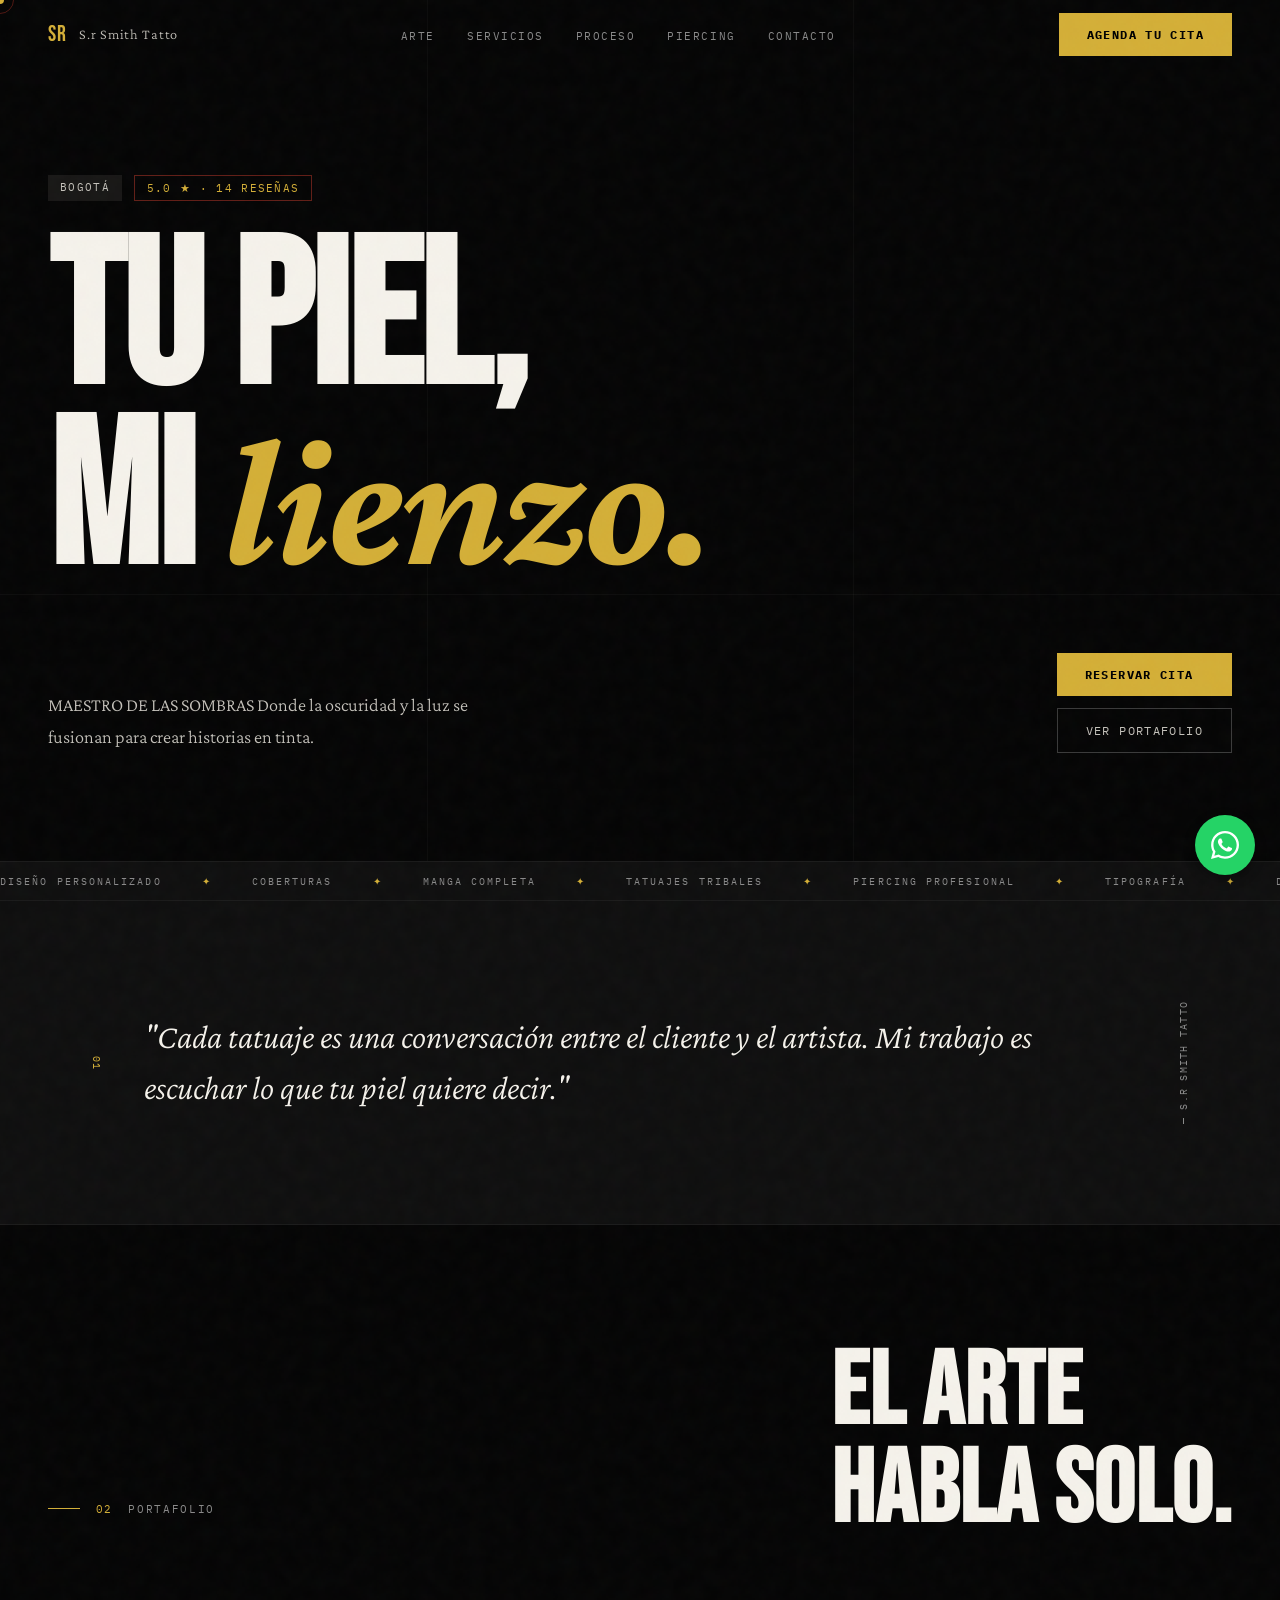
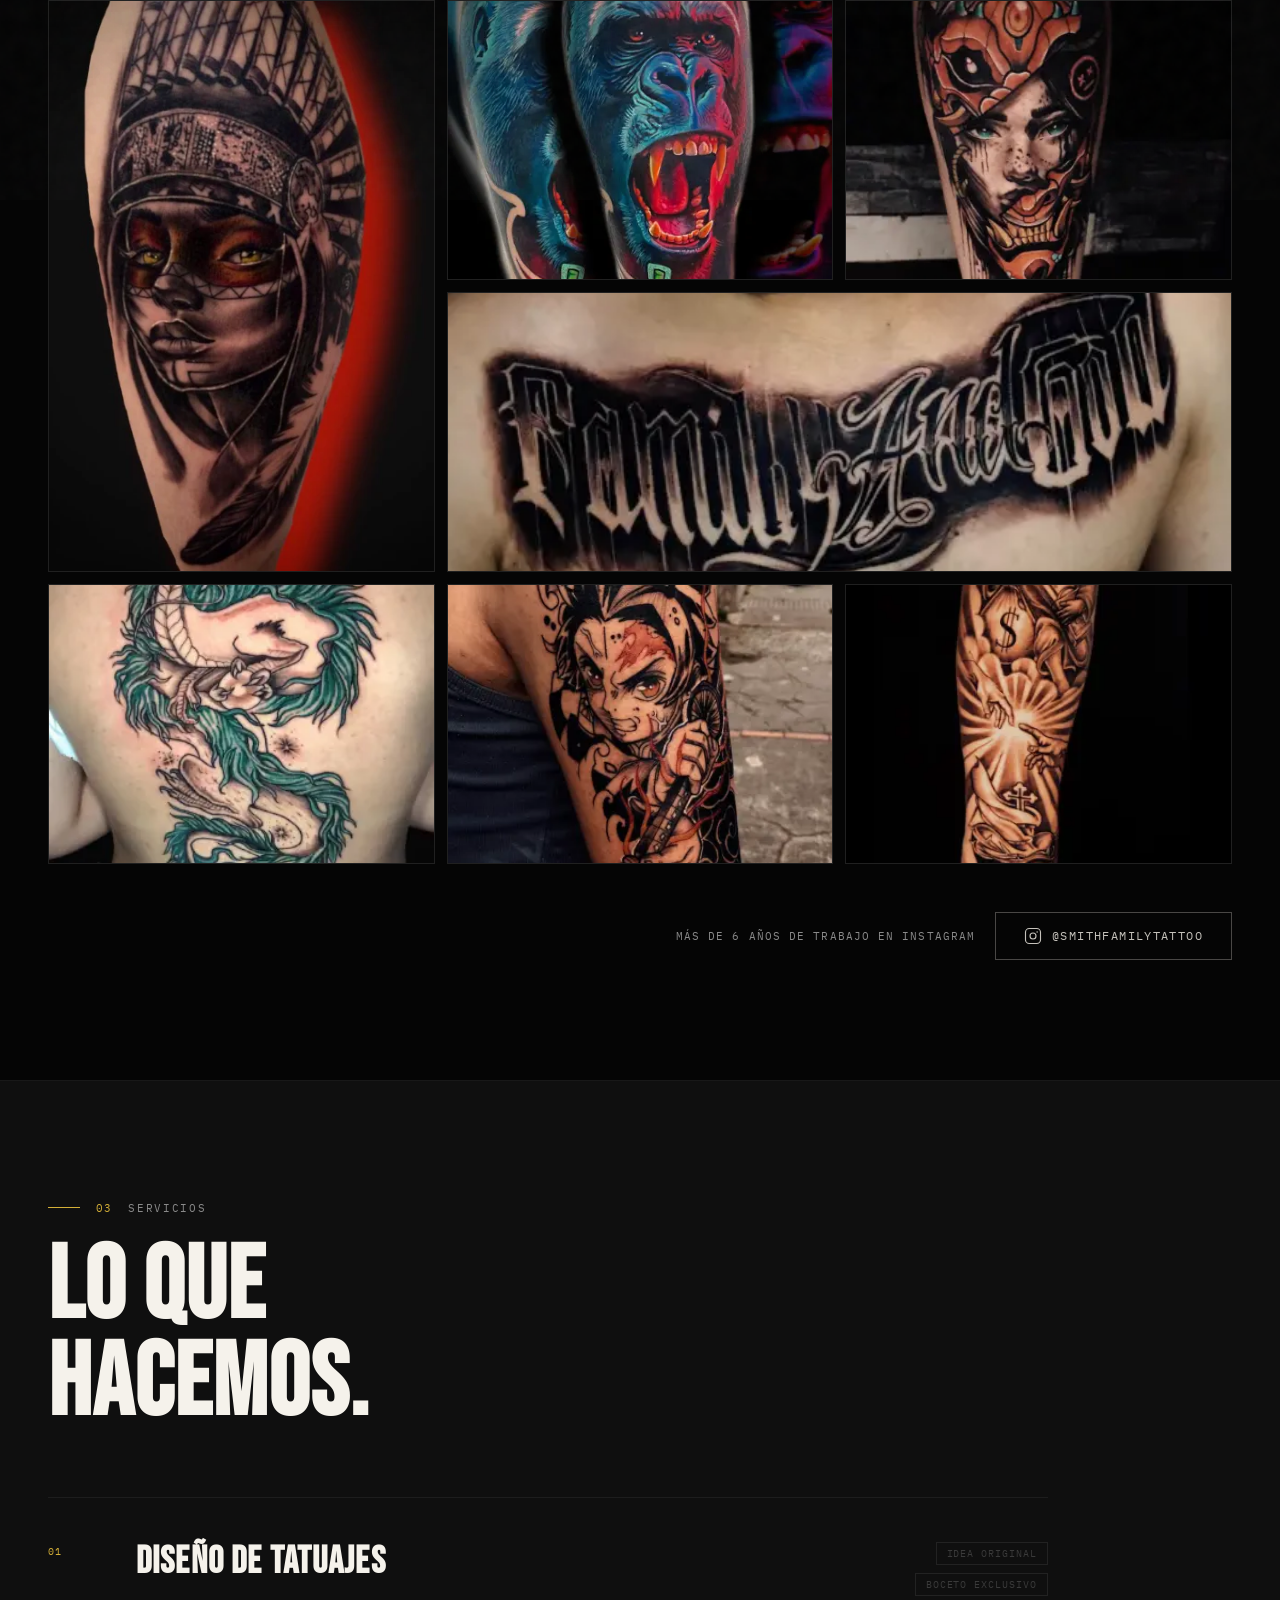
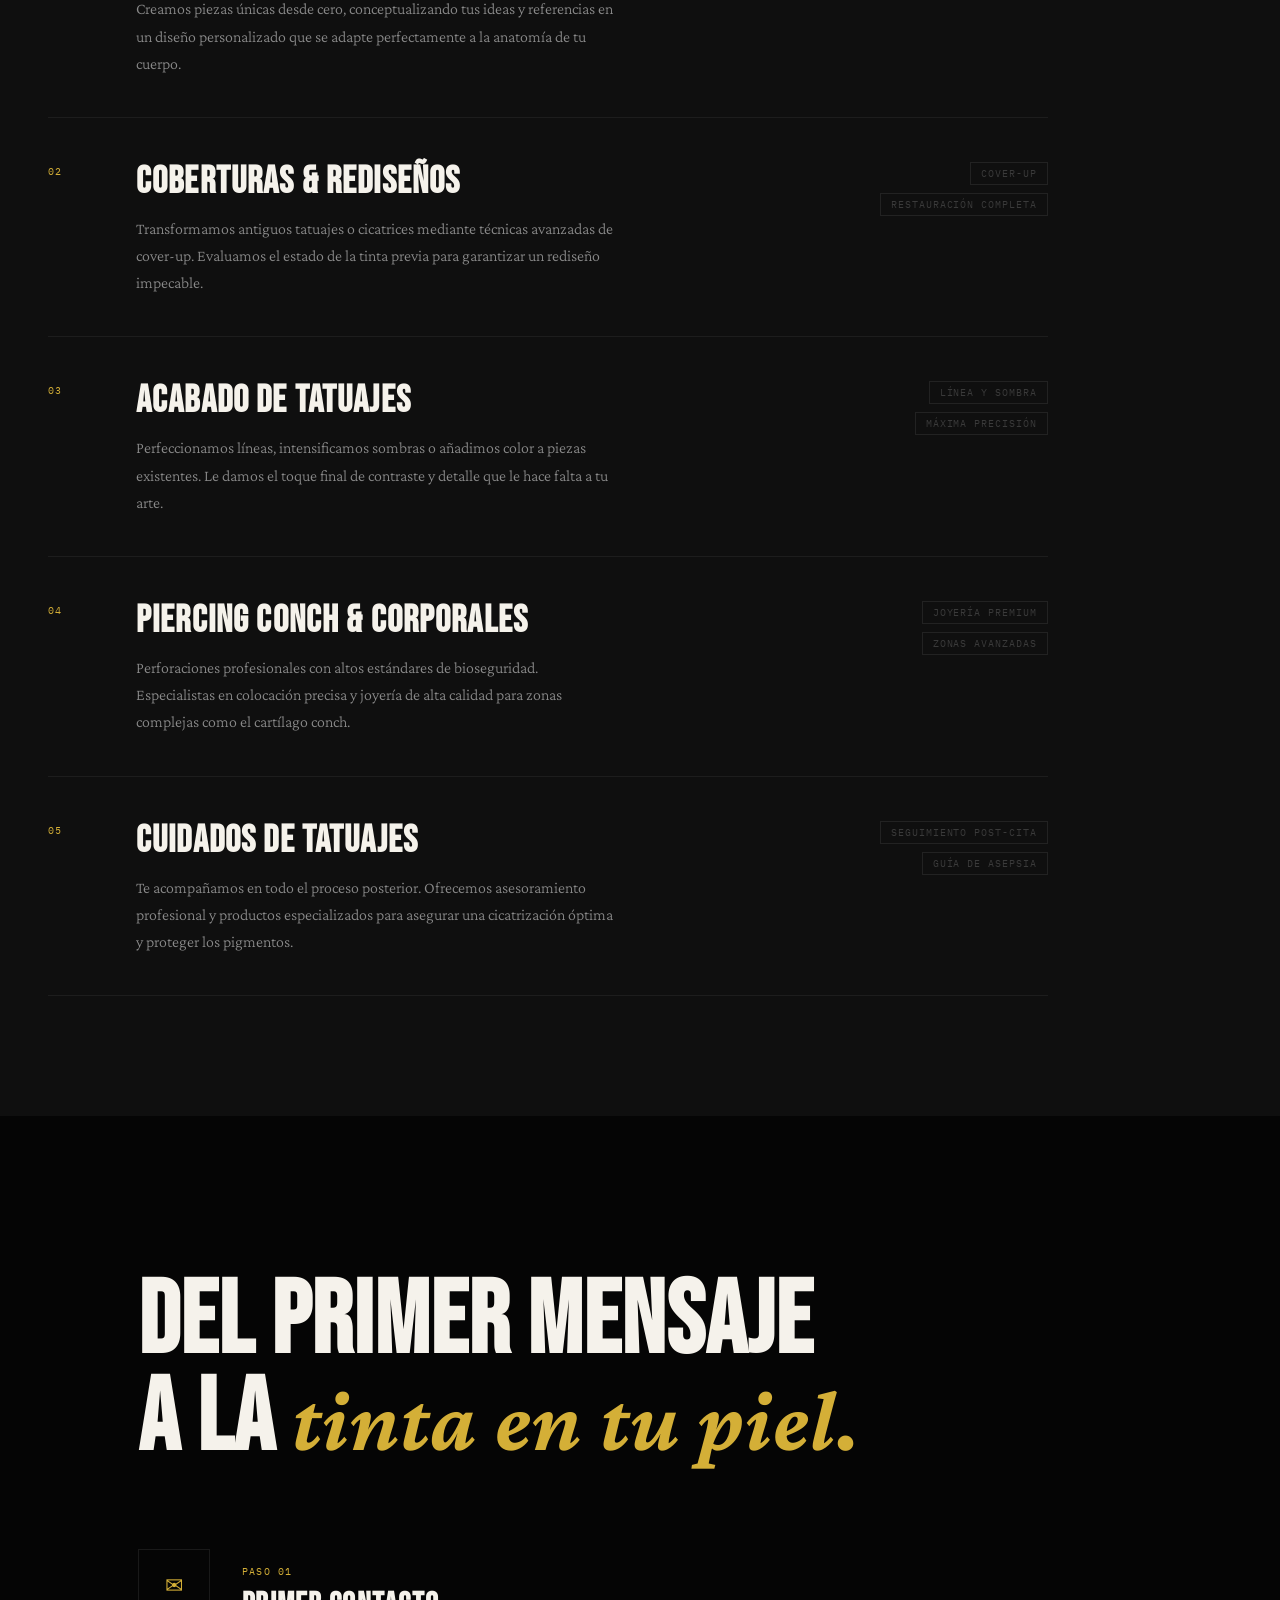
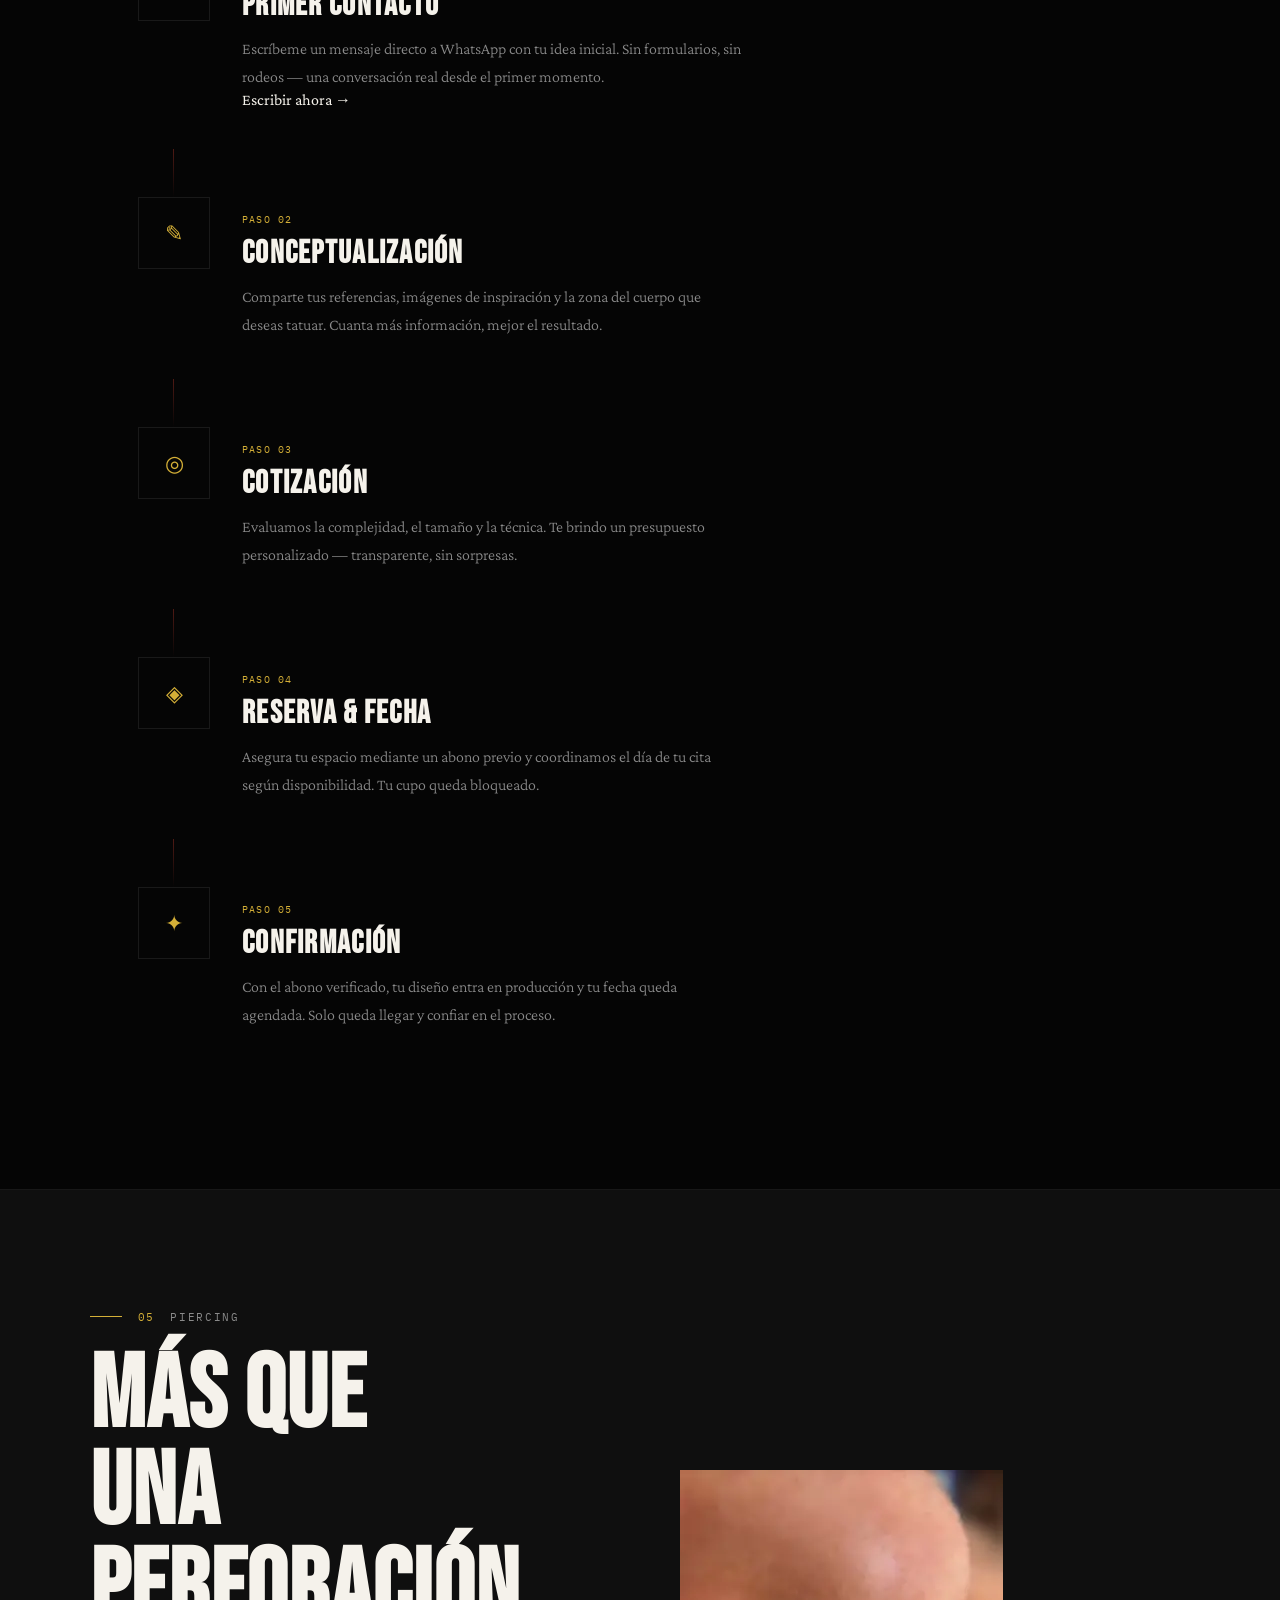
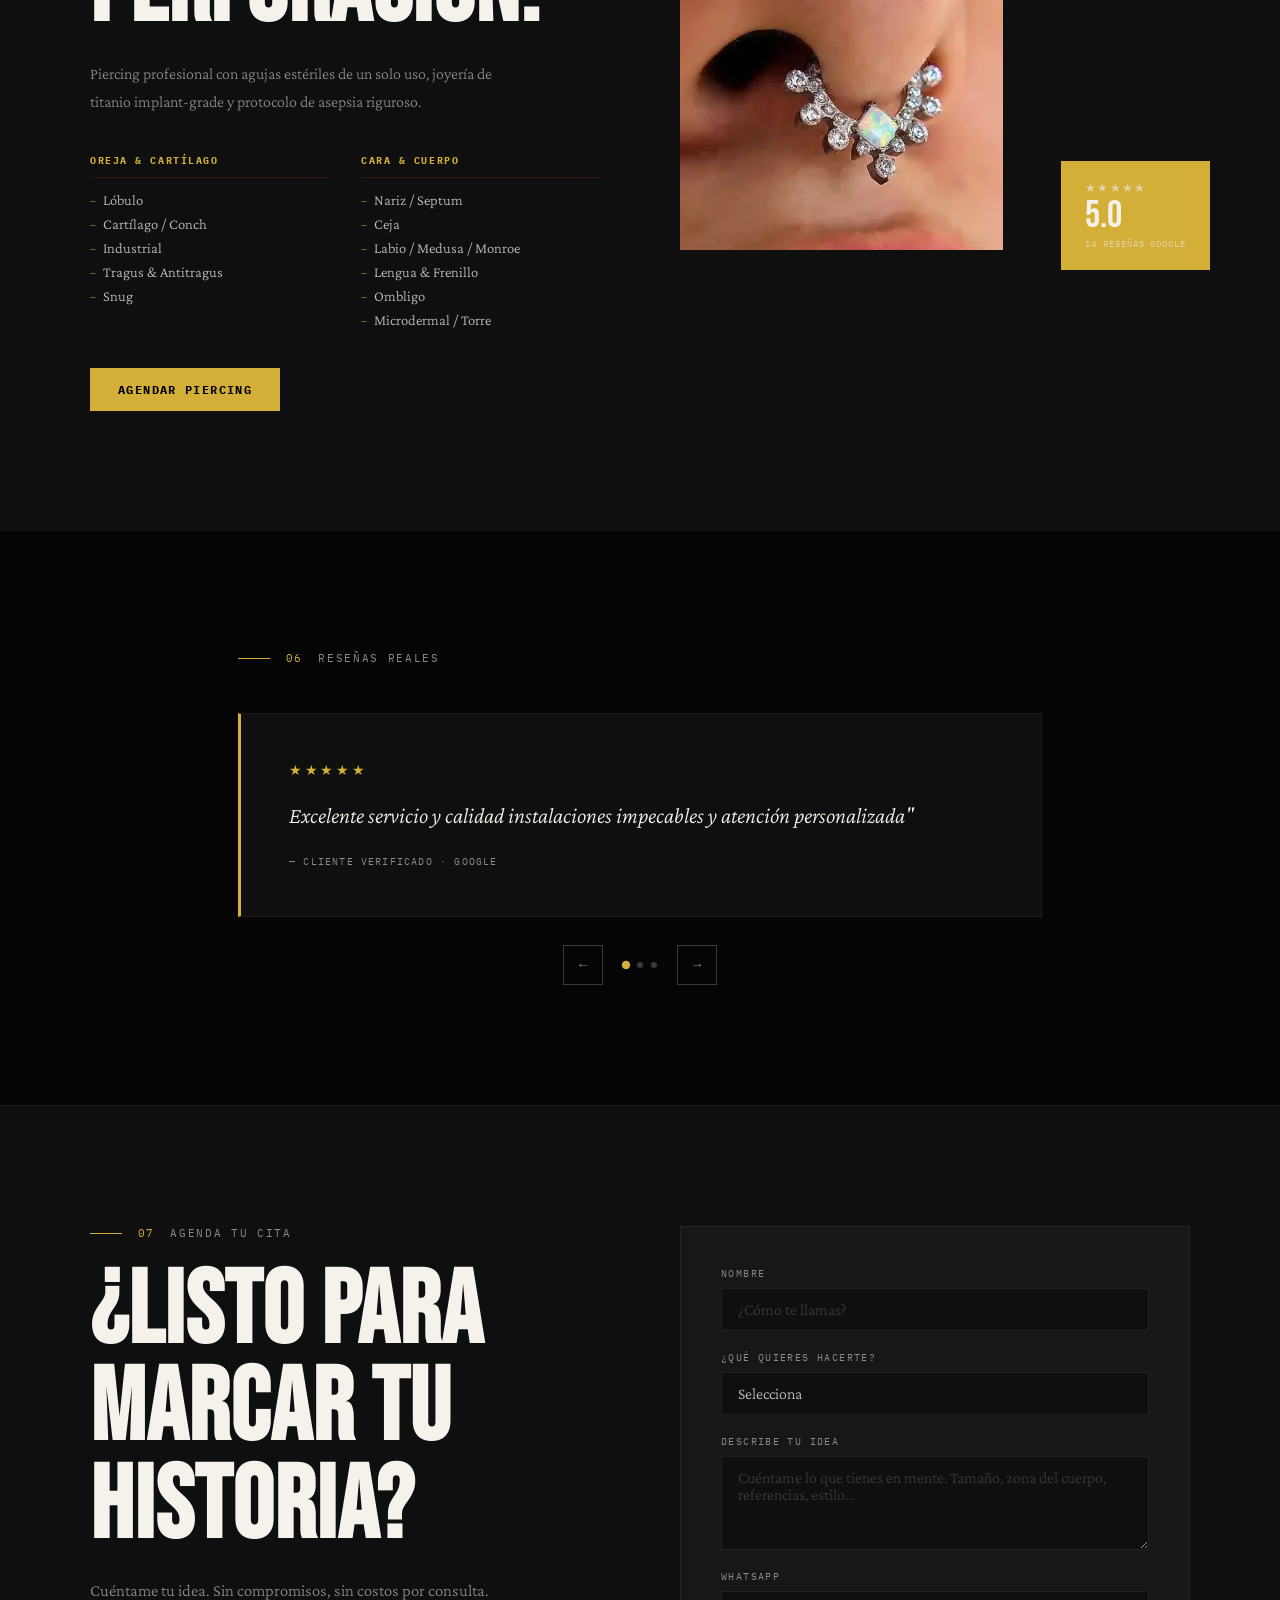
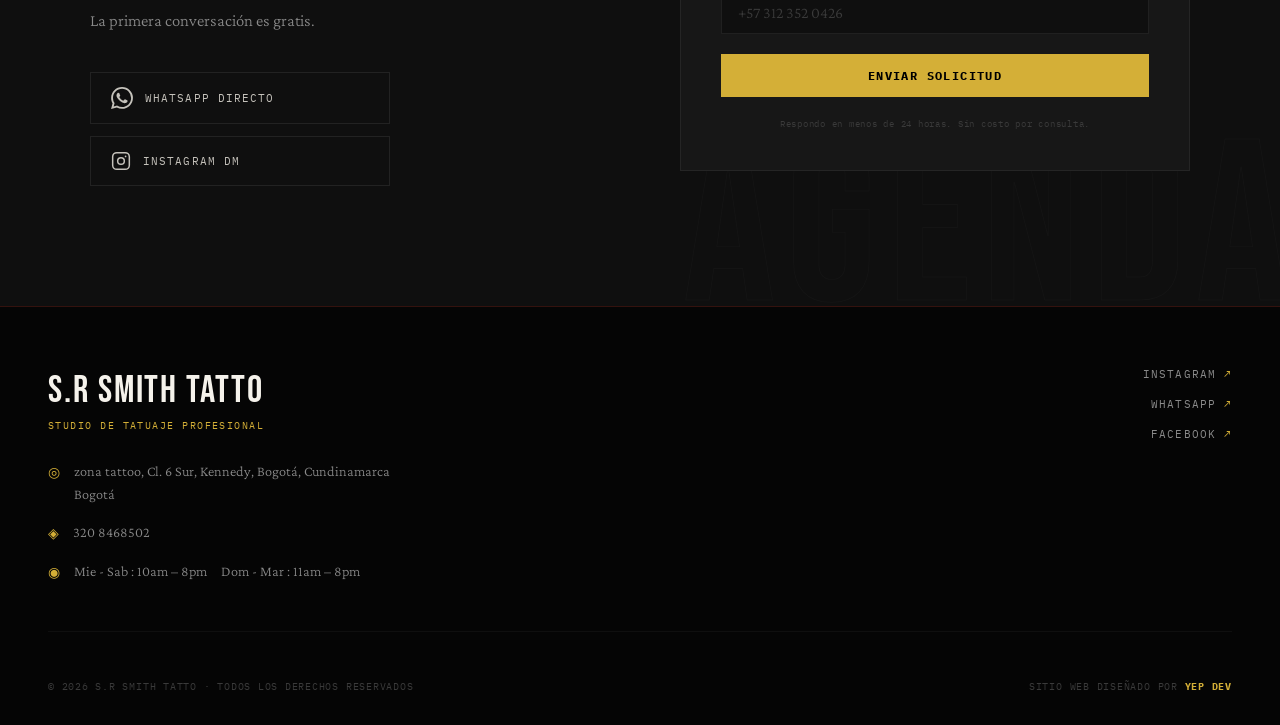
==== commit 8a1f8e47: "modificacion paleta de colores a dorado/negro/gris" ====
--- a/index.html
+++ b/index.html
@@ -158,8 +158,7 @@
 
     <div class="arte__cta reveal">
       <p>Más de 6 años de trabajo en Instagram</p>
-      <a href="https://www.instagram.com/smithfamilytattoo" target="_blank" rel="noopener"
-        class="btn btn--outline-white">
+      <a href="https://www.instagram.com/eragontatuajes/" target="_blank" rel="noopener" class="btn btn--outline-white">
         <svg width="18" height="18" viewBox="0 0 24 24" fill="none" stroke="currentColor" stroke-width="1.5">
           <rect x="2" y="2" width="20" height="20" rx="5" />
           <circle cx="12" cy="12" r="4" />
@@ -273,7 +272,7 @@
           <h3>Primer contacto</h3>
           <p>Escríbeme un mensaje directo a WhatsApp con tu idea inicial. Sin formularios, sin rodeos — una conversación
             real desde el primer momento.</p>
-          <a href="https://wa.me/573136038471?text=Hola%2C%20quiero%20agendar%20una%20sesi%C3%B3n" target="_blank"
+          <a href="https://wa.me/573208468502?text=Hola%2C%20quiero%20agendar%20una%20sesi%C3%B3n" target="_blank"
             rel="noopener" class="proceso__step-link">
             Escribir ahora →
           </a>
@@ -434,7 +433,7 @@
         <h2 class="section-title">¿Listo para<br />marcar tu historia?</h2>
         <p>Cuéntame tu idea. Sin compromisos, sin costos por consulta. La primera conversación es gratis.</p>
         <div class="agendar__contact-options">
-          <a href="https://wa.me/573227392938?text=Hola%2C%20quiero%20agendar%20una%20cita" target="_blank"
+          <a href="https://wa.me/5732084685028?text=Hola%2C%20quiero%20agendar%20una%20cita" target="_blank"
             rel="noopener" class="contact-option contact-option--wa">
             <svg width="22" height="22" viewBox="0 0 24 24" fill="currentColor">
               <path
@@ -442,7 +441,7 @@
             </svg>
             WhatsApp directo
           </a>
-          <a href="https://www.instagram.com/smithfamilytattoo" target="_blank" rel="noopener"
+          <a href="https://www.instagram.com/eragontatuajes/" target="_blank" rel="noopener"
             class="contact-option contact-option--ig">
             <svg width="20" height="20" viewBox="0 0 24 24" fill="none" stroke="currentColor" stroke-width="1.8">
               <rect x="2" y="2" width="20" height="20" rx="5" />
@@ -510,27 +509,27 @@
         <div class="footer__data">
           <div class="footer__data-item">
             <span class="footer__data-icon">◎</span>
-            <span>calle 78 sur # 9 A - 14 La Andrea Usme<br />Bogotá</span>
+            <span>zona tattoo, Cl. 6 Sur, Kennedy, Bogotá, Cundinamarca<br />Bogotá</span>
           </div>
           <div class="footer__data-item">
             <span class="footer__data-icon">◈</span>
-            <span>312 3520426</span>
+            <span>320 8468502</span>
           </div>
           <div class="footer__data-item">
             <span class="footer__data-icon">◉</span>
-            <span>Lun - Dom : 10am – 8pm</span>
+            <span>Mie - Sab : 10am – 8pm</span>
+            <span>Dom - Mar : 11am – 8pm</span>
           </div>
         </div>
       </div>
       <div class="footer__social reveal">
-        <a href="https://www.instagram.com/smithfamilytattoo" target="_blank" rel="noopener"
-          class="footer__social-link">
+        <a href="https://www.instagram.com/eragontatuajes/" target="_blank" rel="noopener" class="footer__social-link">
           Instagram<span>↗</span>
         </a>
-        <a href="https://wa.me/573227392938" target="_blank" rel="noopener" class="footer__social-link">
+        <a href="https://wa.me/5732084685028" target="_blank" rel="noopener" class="footer__social-link">
           WhatsApp<span>↗</span>
         </a>
-        <a href="https://www.facebook.com/Smithfamilytattoo" target="_blank" rel="noopener" class="footer__social-link">
+        <a href="https://www.facebook.com/eragontatuajes3d" target="_blank" rel="noopener" class="footer__social-link">
           Facebook<span>↗</span>
         </a>
       </div>
@@ -543,7 +542,7 @@
 
 
   <!-- Boton flotante de whatsapp -->
-  <a href="https://wa.me/573227392938?text=Hola%20estoy%20interesado%20en%20cotizar%20un%20tatuaje%20con%20ustedes"
+  <a href="https://wa.me/5732084685028?text=Hola%20estoy%20interesado%20en%20cotizar%20un%20tatuaje%20con%20ustedes"
     class="whatsapp-float" target="_blank" rel="noopener noreferrer" title="Chatear por WhatsApp">
     <svg xmlns="http://www.w3.org/2000/svg" viewBox="0 0 448 512" class="whatsapp-icon">
       <path
--- a/style.css
+++ b/style.css
@@ -12,29 +12,30 @@
    VARIABLES (Dorado Eléctrico de Alto Impacto)
 =========================== */
 :root {
-  /* Fondo base: Negro profundo y asfalto oscuro */
-  --ink: #07090e;
-  /* Un negro con un sutil matiz azulado de fondo */
-  --ink-2: #0d111a;
-  /* Gris/azul muy oscuro para secciones alternas */
-  --ink-3: #121824;
-  --ink-4: #1a2233;
-
-  /* Tonos intermedios y apagados (Gris ceniza con tinte frío) */
-  --ash: #2d3748;
-  --fog: #718096;
-
-  /* Tipografía y Superficies: Blanco puro y hueso limpio (como el borde del logo) */
-  --bone: #ffffff;
-  --bone-dim: #e2e8f0;
-
-  /* El Alma del Estudio: Azul Eléctrico / Cian del Logo */
-  --red: #00b4d8;
-  /* El cian brillante principal del texto */
-  --red-dim: #0077b6;
-  /* Azul profundo para contrastes, sombras y estados intermedios */
-  --accent-light: #90e0ef;
-  /* Destello celeste claro para hovers */
+  /* Fondo base: Negro puro (para que el dorado resalte al máximo) */
+  --ink: #050505;
+  --ink-2: #0F0F0F;
+  --ink-3: #171717;
+  --ink-4: #222222;
+
+  /* Tonos intermedios y apagados (Gris ceniza limpio) */
+  --ash: #3A3A3A;
+  --fog: #8A8A8A;
+
+  /* Tipografía y Superficies: Hueso de alto contraste */
+  --bone: #F5F2EB;
+  --bone-dim: #C5C2BB;
+
+  /* ==========================================================================
+     EL ALMA DEL ESTUDIO: Oro Líquido Real / Dorado Pulido
+     Mantenemos los nombres '--red' para no romper tu estructura CSS actual.
+     ========================================================================== */
+  --red: #D4AF37;
+  /* Antes rojo sangre -> Ahora Oro Base Vibrante */
+  --red-dim: #A6741E;
+  /* Antes rojo oscuro -> Ahora Oro Viejo/Cobre */
+  --ink-button-text: #050505;
+  /* Variable extra para que el texto del botón sea legible */
 
   /* Tipografías */
   --font-display: 'Bebas Neue', 'Impact', sans-serif;
@@ -44,44 +45,6 @@
   --nav-h: 68px;
   --ease: cubic-bezier(0.25, 0.46, 0.45, 0.94);
   --ease-out: cubic-bezier(0.16, 1, 0.3, 1);
-
-
-}
-
-/* Reajuste manual para el cursor personalizado en modo claro para que no se pierda */
-body.light-mode .cursor-trail {
-  border-color: rgba(0, 119, 182, 0.5);
-}
-
-/* Estilos del Botón Toggle */
-.theme-toggle {
-  background: transparent;
-  border: 1px solid rgba(255, 255, 255, 0.2);
-  color: var(--bone);
-  cursor: pointer;
-  padding: 8px;
-  border-radius: 50%;
-  display: flex;
-  align-items: center;
-  justify-content: center;
-  transition: all 0.3s var(--ease);
-  margin-left: 1rem;
-}
-
-.theme-toggle:hover {
-  border-color: var(--red);
-  color: var(--red);
-  transform: scale(1.1);
-}
-
-/* Rotación o efecto visual al cambiar de modo */
-body.light-mode .theme-toggle {
-  border-color: rgba(0, 0, 0, 0.15);
-  transform: rotate(180deg);
-}
-
-body.light-mode .theme-toggle:hover {
-  border-color: var(--red);
 }
 
 /* ===========================
@@ -189,8 +152,7 @@
   position: fixed;
   width: 28px;
   height: 28px;
-  border: 1px solid rgba(0, 180, 216, 0.4);
-  /* Cambiado a azul eléctrico */
+  border: 1px solid rgba(192, 57, 43, 0.4);
   border-radius: 50%;
   pointer-events: none;
   z-index: 9998;
@@ -235,20 +197,18 @@
 
 .btn--ink {
   background: var(--red);
-  /* Azul eléctrico */
+  /* Dorado vibrante */
   color: #000000;
-  /* Texto negro puro para máxima legibilidad */
+  /* Texto negro puro para un contraste nítido y legible */
   font-weight: 700;
-  box-shadow: 0 4px 20px rgba(0, 180, 216, 0.2);
-  /* Brillo sutil */
 }
 
 .btn--ink:hover {
-  background: var(--accent-light);
-  /* Celeste más claro al pasar el cursor */
+  background: #F2C165;
+  /* Un destello de oro más claro al pasar el cursor */
   transform: translateY(-2px);
-  box-shadow: 0 8px 32px rgba(0, 180, 216, 0.4);
-  /* Destello de neón */
+  box-shadow: 0 8px 32px rgba(229, 169, 60, 0.4);
+  /* Sombra con más presencia y brillo */
 }
 
 .btn--ghost {
@@ -1631,7 +1591,7 @@
 .whatsapp-float {
   position: fixed;
   bottom: 25px;
-  right : 25px;
+  right: 25px;
   background-color: #25D366;
   border-radius: 50%;
   width: 60px;
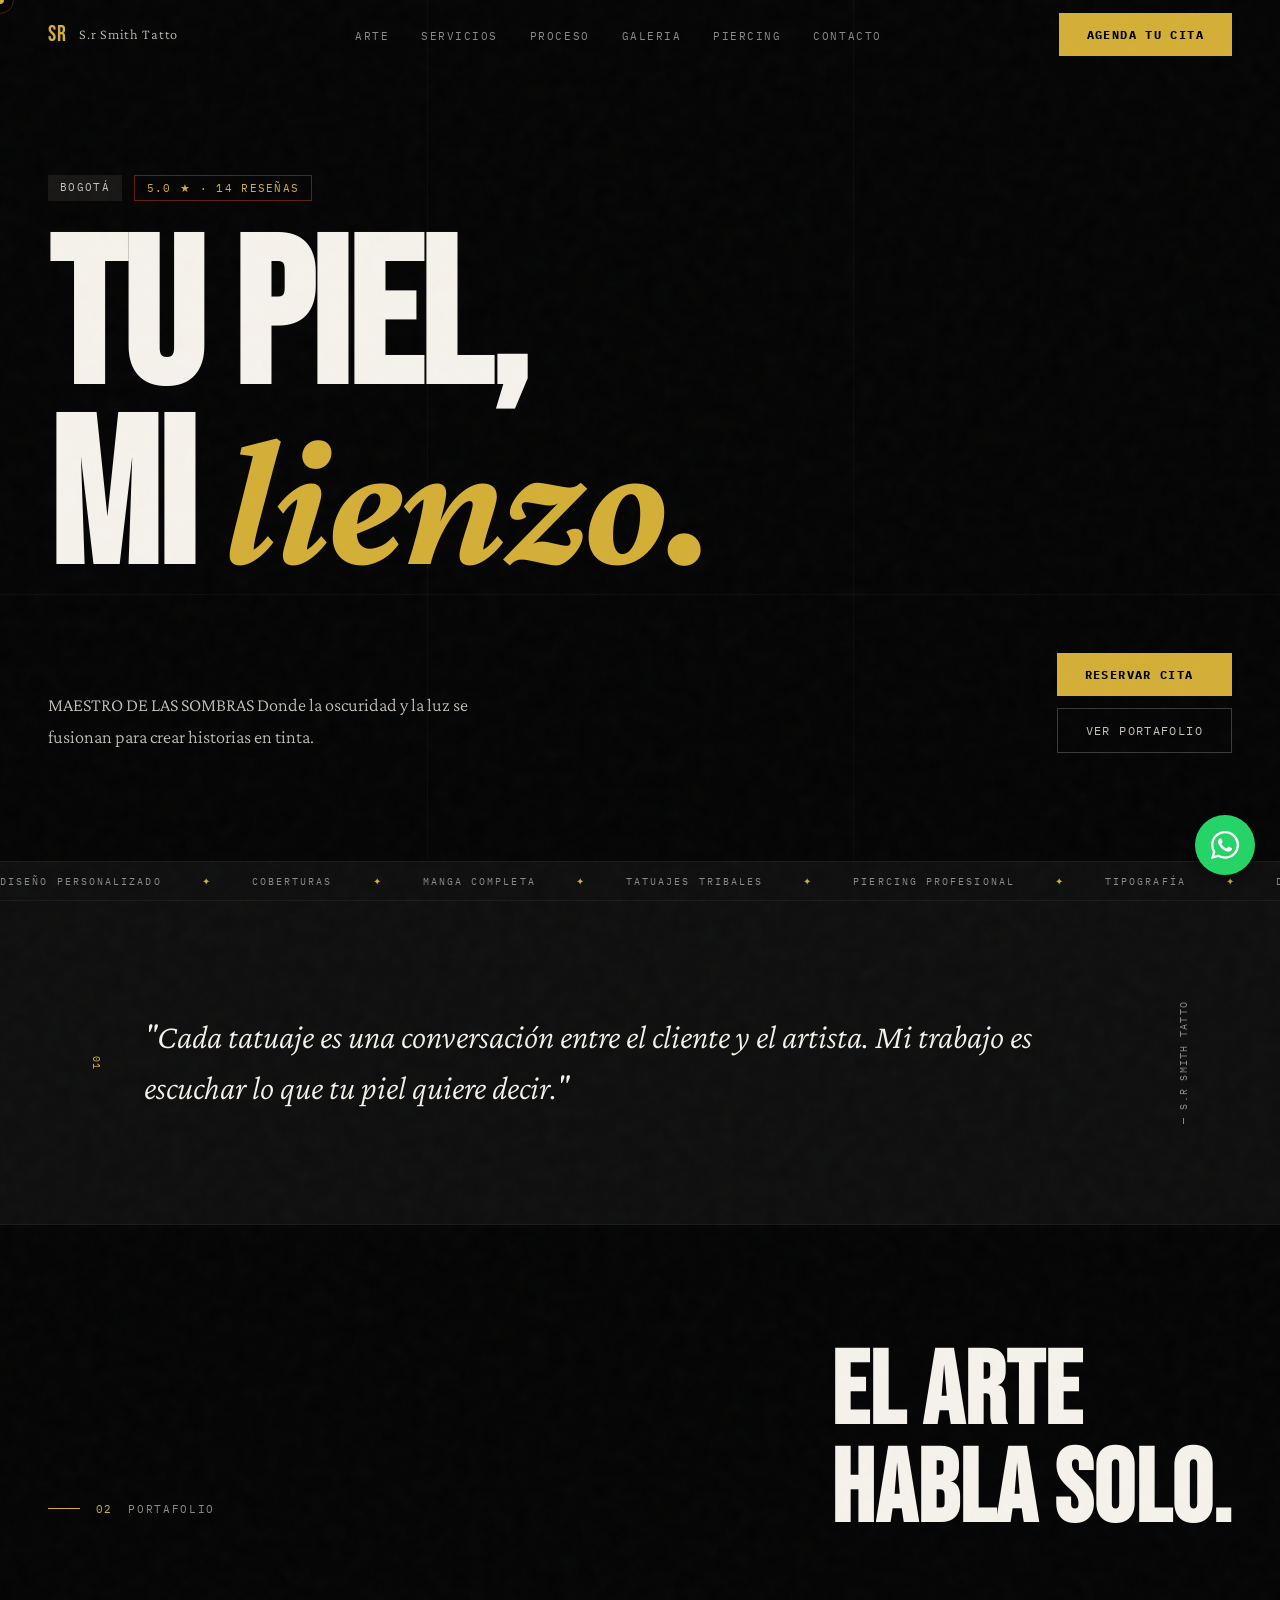
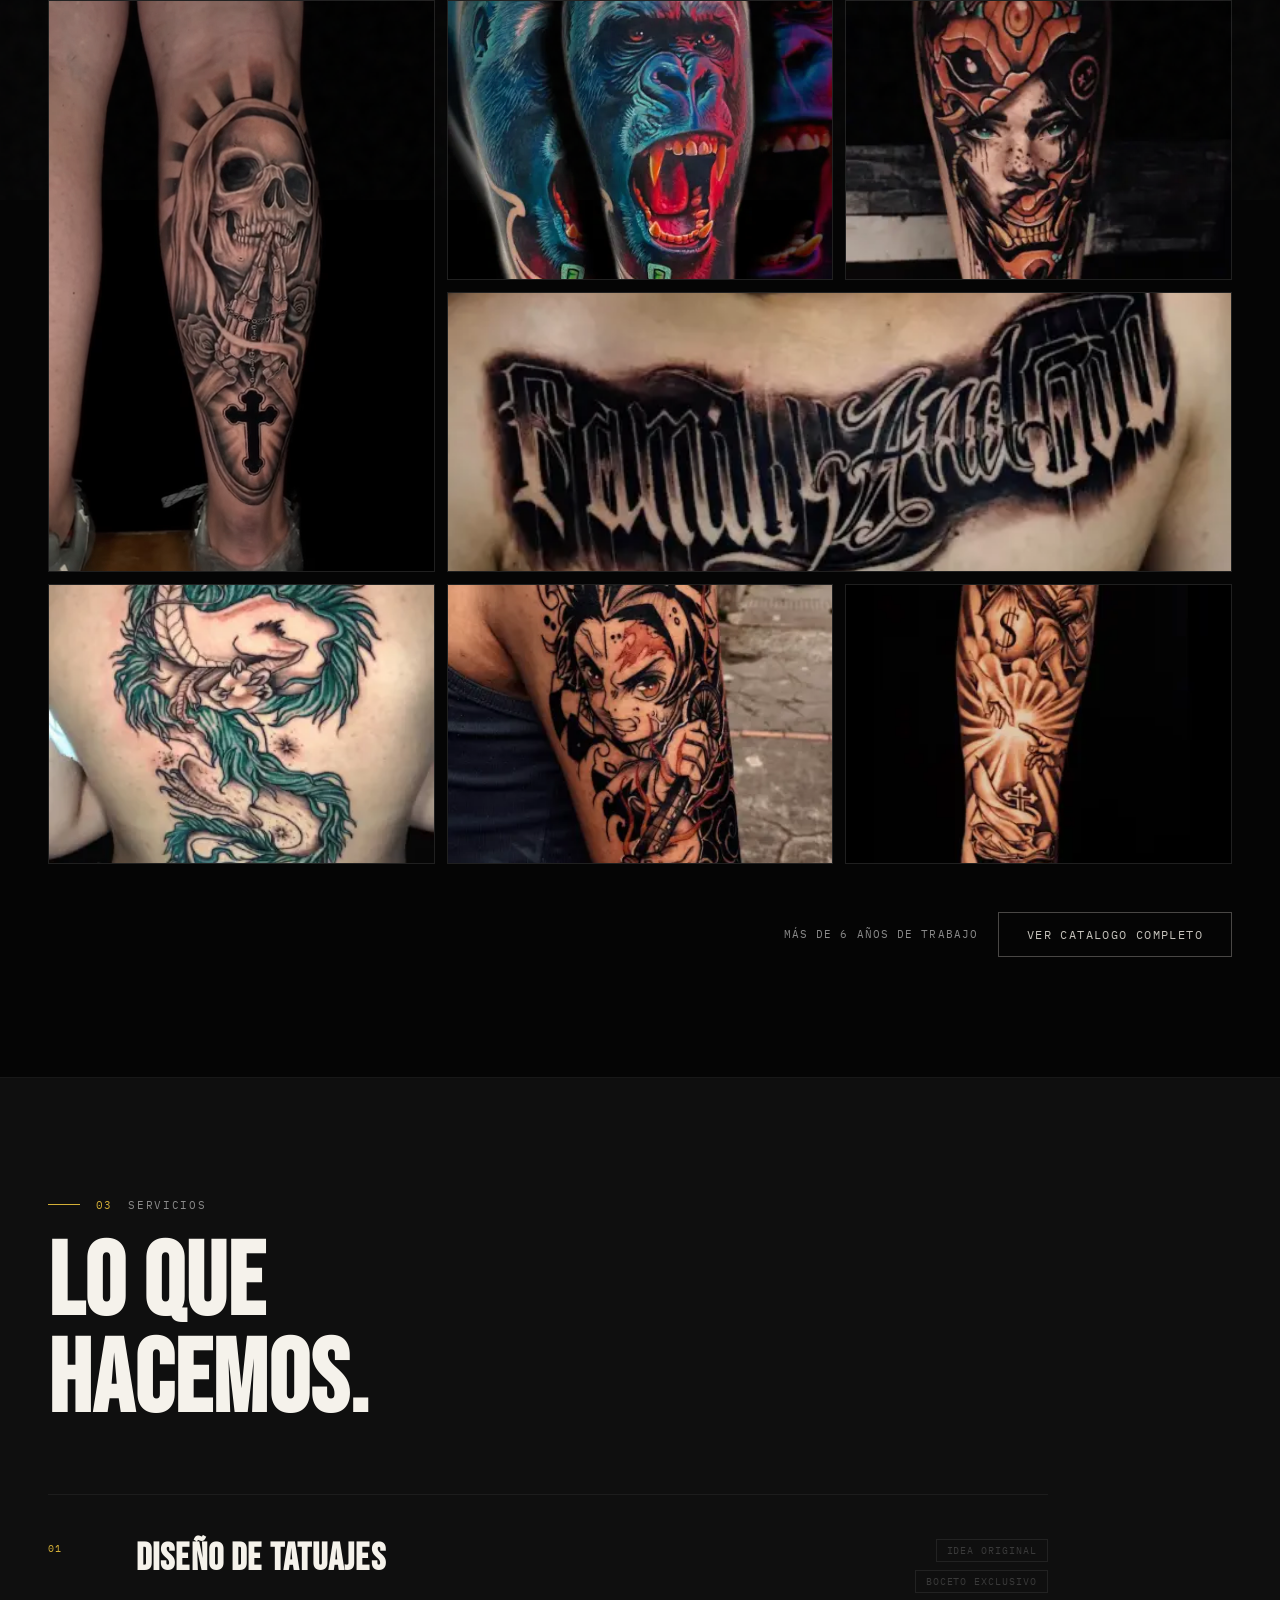
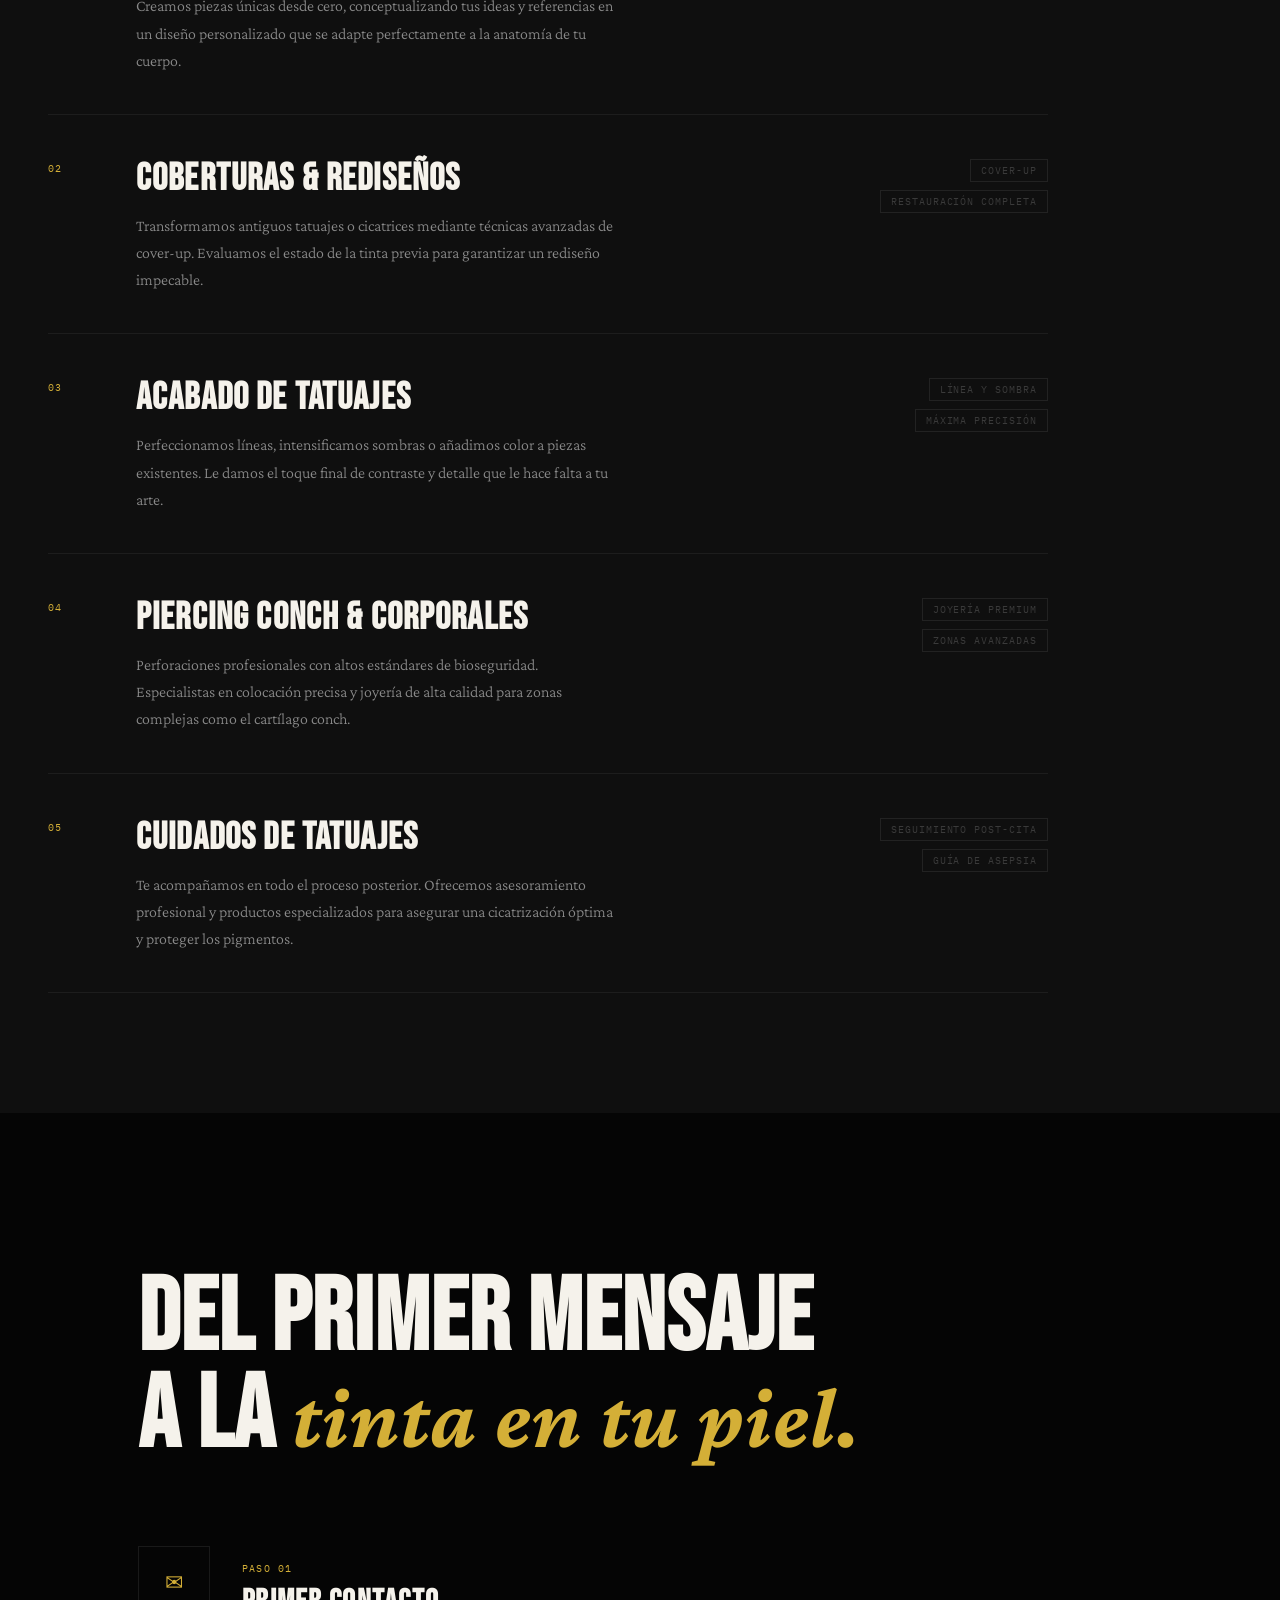
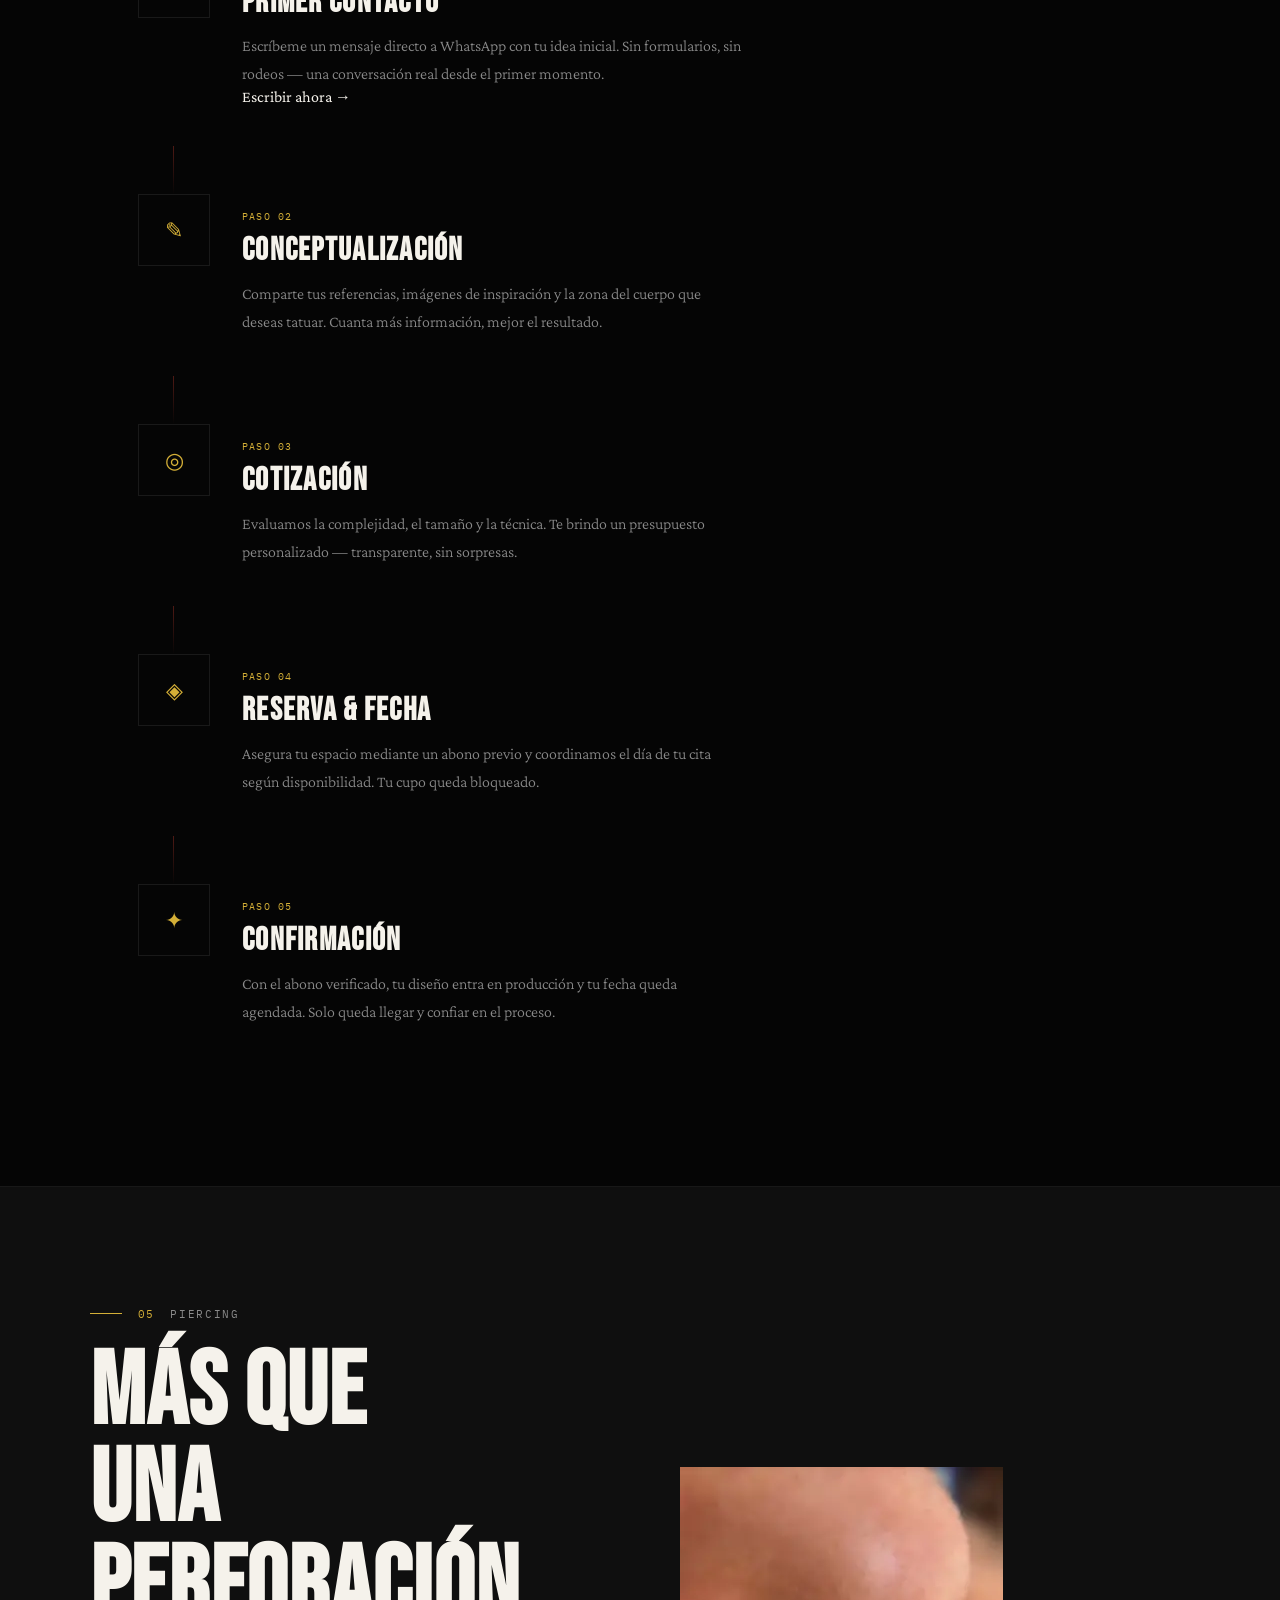
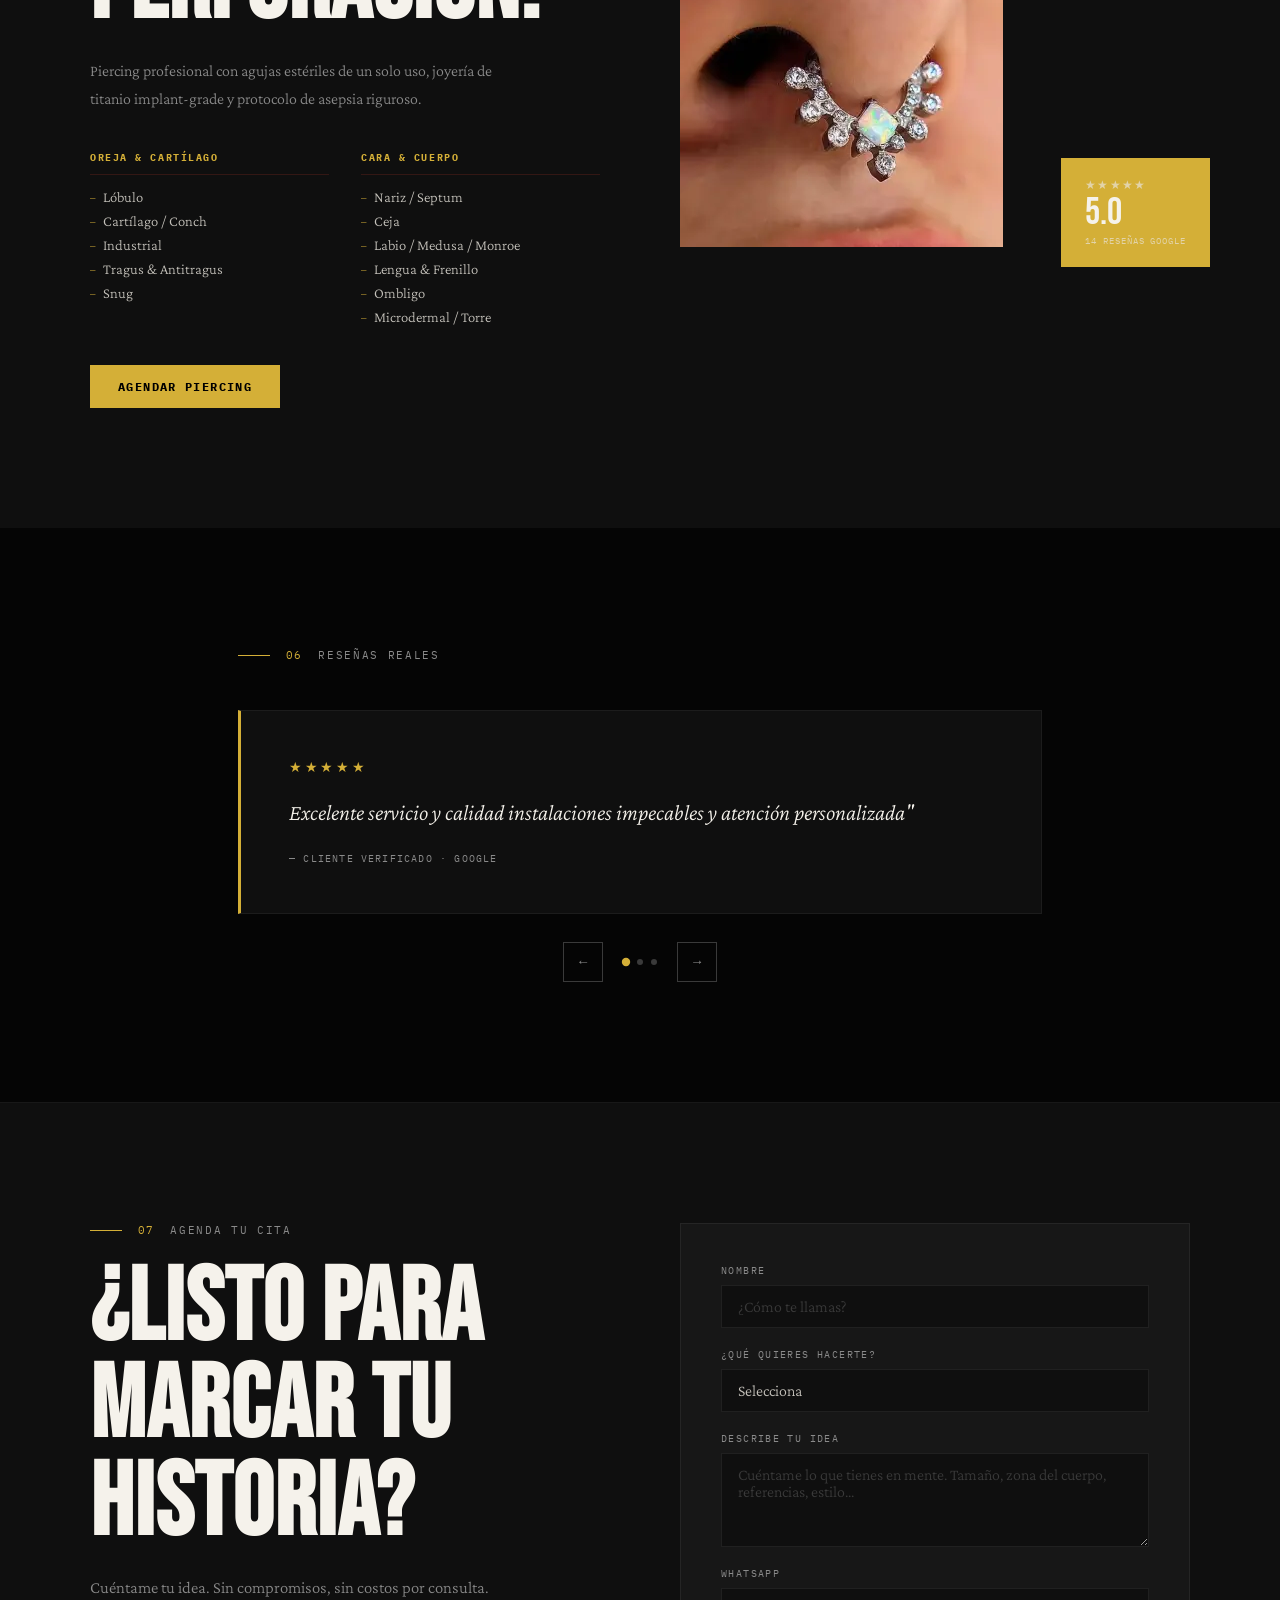
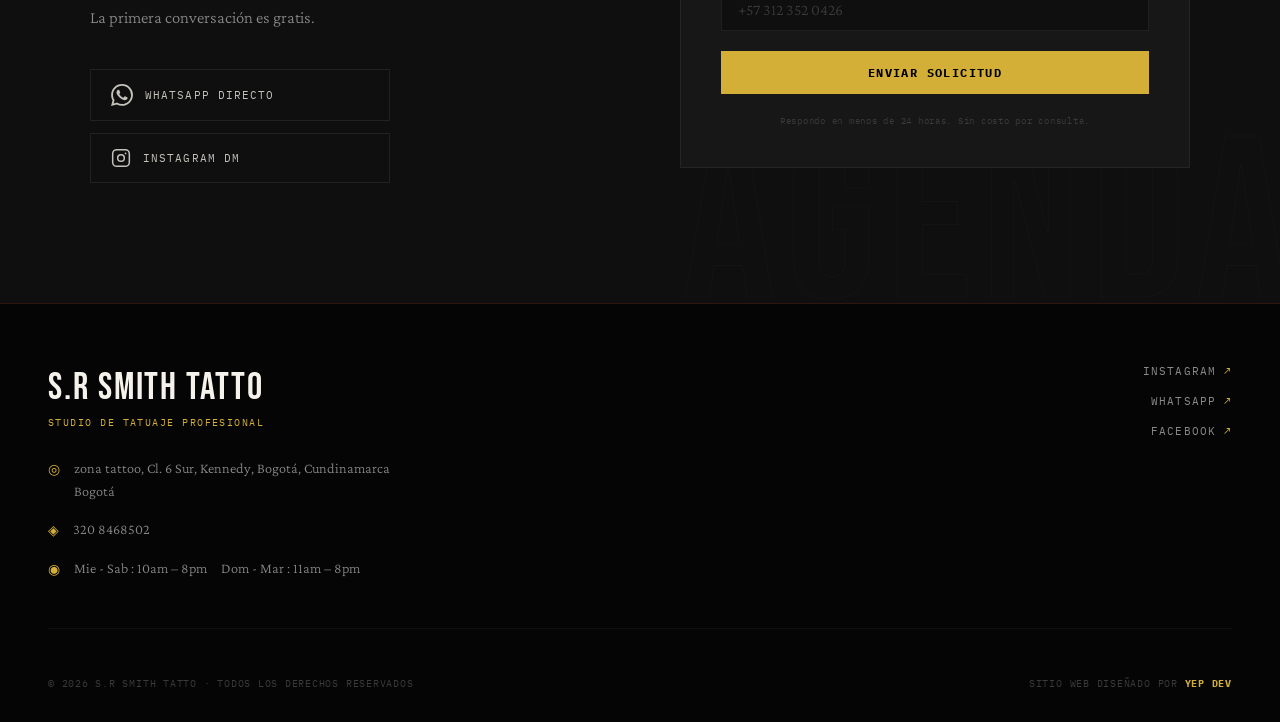
==== commit 4f21d56f: "se organiza el estilo de los videos e imagenes en version movil" ====
--- a/index.html
+++ b/index.html
@@ -35,6 +35,7 @@
       <li><a href="#arte">Arte</a></li>
       <li><a href="#servicios">Servicios</a></li>
       <li><a href="#proceso">Proceso</a></li>
+      <li><a href="video.html">Galeria</a></li>
       <li><a href="#piercing">Piercing</a></li>
       <li><a href="#contacto">Contacto</a></li>
     </ul>
@@ -121,15 +122,19 @@
       </div>
       <h2 class="section-title reveal">El arte<br />habla solo.</h2>
     </div>
-
+    <!-- galeria de imagenes -->
     <div class="arte__grid">
-      <!-- Cada item tendrá una imagen real del cliente cuando entregues -->
-      <div class="arte__item arte__item--tall reveal" style="--delay:0s">
-        <img src="img/tattoo1.webp" alt="tattoo 1 — S.r Smith Tatto " loading="lazy" />
-        <div class="arte__overlay">
-          <span>Diseño unico</span>
-        </div>
-      </div>
+
+      <div class="arte__item ">
+        <div class="arte__img-wrapper arte__video-container">
+          <video autoplay loop muted playsinline preload="none" poster="img/tattoo1.webp" class="arte__video-lazy"
+            data-src-webm="video/video1.webm">
+            <source type="video/webm">
+            Tu navegador no soporta videos.
+          </video>
+        </div>
+      </div>
+
       <div class="arte__item reveal" style="--delay:0.1s">
         <img src="img/tattoo2.webp" alt="tattoo 2 — S.r Smith Tatto " loading="lazy" />
         <div class="arte__overlay"><span>Estilo personalizado</span></div>
@@ -157,14 +162,9 @@
     </div>
 
     <div class="arte__cta reveal">
-      <p>Más de 6 años de trabajo en Instagram</p>
-      <a href="https://www.instagram.com/eragontatuajes/" target="_blank" rel="noopener" class="btn btn--outline-white">
-        <svg width="18" height="18" viewBox="0 0 24 24" fill="none" stroke="currentColor" stroke-width="1.5">
-          <rect x="2" y="2" width="20" height="20" rx="5" />
-          <circle cx="12" cy="12" r="4" />
-          <circle cx="17.5" cy="6.5" r="1" fill="currentColor" stroke="none" />
-        </svg>
-        @smithfamilytattoo
+      <p>Más de 6 años de trabajo</p>
+      <a href="video.html" target="_blank" rel="noopener" class="btn btn--outline-white">
+        Ver catalogo completo
       </a>
     </div>
   </section>
@@ -272,7 +272,7 @@
           <h3>Primer contacto</h3>
           <p>Escríbeme un mensaje directo a WhatsApp con tu idea inicial. Sin formularios, sin rodeos — una conversación
             real desde el primer momento.</p>
-          <a href="https://wa.me/573208468502?text=Hola%2C%20quiero%20agendar%20una%20sesi%C3%B3n" target="_blank"
+          <a href="https://wa.me/573227392938?text=Hola%2C%20quiero%20agendar%20una%20sesi%C3%B3n" target="_blank"
             rel="noopener" class="proceso__step-link">
             Escribir ahora →
           </a>
@@ -433,7 +433,7 @@
         <h2 class="section-title">¿Listo para<br />marcar tu historia?</h2>
         <p>Cuéntame tu idea. Sin compromisos, sin costos por consulta. La primera conversación es gratis.</p>
         <div class="agendar__contact-options">
-          <a href="https://wa.me/5732084685028?text=Hola%2C%20quiero%20agendar%20una%20cita" target="_blank"
+          <a href="https://wa.me/573227392938?text=Hola%2C%20quiero%20agendar%20una%20cita" target="_blank"
             rel="noopener" class="contact-option contact-option--wa">
             <svg width="22" height="22" viewBox="0 0 24 24" fill="currentColor">
               <path
@@ -441,7 +441,7 @@
             </svg>
             WhatsApp directo
           </a>
-          <a href="https://www.instagram.com/eragontatuajes/" target="_blank" rel="noopener"
+          <a href="https://www.instagram.com/sr.smithtattoo/" target="_blank" rel="noopener"
             class="contact-option contact-option--ig">
             <svg width="20" height="20" viewBox="0 0 24 24" fill="none" stroke="currentColor" stroke-width="1.8">
               <rect x="2" y="2" width="20" height="20" rx="5" />
@@ -523,13 +523,14 @@
         </div>
       </div>
       <div class="footer__social reveal">
-        <a href="https://www.instagram.com/eragontatuajes/" target="_blank" rel="noopener" class="footer__social-link">
+        <a href="https://www.instagram.com/sr.smithtattoo/" target="_blank" rel="noopener" class="footer__social-link">
           Instagram<span>↗</span>
         </a>
-        <a href="https://wa.me/5732084685028" target="_blank" rel="noopener" class="footer__social-link">
+        <a href="https://wa.me/573227392938" target="_blank" rel="noopener" class="footer__social-link">
           WhatsApp<span>↗</span>
         </a>
-        <a href="https://www.facebook.com/eragontatuajes3d" target="_blank" rel="noopener" class="footer__social-link">
+        <a href="https://www.facebook.com/Smithfamilytattoo#" target="_blank" rel="noopener"
+          class="footer__social-link">
           Facebook<span>↗</span>
         </a>
       </div>
@@ -542,7 +543,7 @@
 
 
   <!-- Boton flotante de whatsapp -->
-  <a href="https://wa.me/5732084685028?text=Hola%20estoy%20interesado%20en%20cotizar%20un%20tatuaje%20con%20ustedes"
+  <a href="https://wa.me/573227392938?text=Hola%20estoy%20interesado%20en%20cotizar%20un%20tatuaje%20con%20ustedes"
     class="whatsapp-float" target="_blank" rel="noopener noreferrer" title="Chatear por WhatsApp">
     <svg xmlns="http://www.w3.org/2000/svg" viewBox="0 0 448 512" class="whatsapp-icon">
       <path
--- a/style.css
+++ b/style.css
@@ -788,7 +788,7 @@
 
   .arte__grid {
     grid-template-columns: repeat(2, 1fr);
-    grid-auto-rows: 200px;
+    grid-auto-rows: 300px;
   }
 
   .arte__item--wide {
@@ -797,12 +797,31 @@
 }
 
 @media (max-width: 480px) {
+  .arte {
+    padding: 60px 16px;
+  }
+
   .arte__grid {
     grid-template-columns: 1fr;
+    gap: 12px;
+  }
+
+  /* IMÁGENES - altura grande */
+  .arte__item:has(img) {
+    grid-auto-rows: 380px;
+  }
+
+  /* VIDEOS - altura normal */
+  .arte__item:has(video) {
+    grid-auto-rows: 260px;
   }
 
   .arte__item--tall {
     grid-row: span 1;
+  }
+
+  .arte__item--wide {
+    grid-column: span 1;
   }
 }
 
@@ -1657,4 +1676,108 @@
     width: 28px;
     height: 28px;
   }
+}
+
+
+/* Videos de portafolio */
+
+/* ==========================================================================
+   VIDEOS EN PORTAFOLIO - AJUSTES PARA MEJOR VISUALIZACIÓN
+   ========================================================================== */
+
+/* Los items con videos ocupan el doble de altura en el grid */
+.arte__item:has(.arte__video-container) {
+  grid-row: span 2;
+}
+
+/* Contenedor para asegurar que el video respete el flujo del grid */
+.arte__img-wrapper {
+  width: 100%;
+  height: 100%;
+  overflow: hidden;
+  position: relative;
+}
+
+.arte__video-lazy {
+  width: 100%;
+  height: 100%;
+  object-fit: cover;
+  /* Evita que el video se estire o deforme */
+  display: block;
+  filter: grayscale(20%);
+  /* Opcional: un toque sutil para mantener tu estética raw */
+  transition: transform 0.6s var(--ease), filter 0.3s ease;
+}
+
+/* Efecto Hover heredado de tu diseño original */
+.arte__item:hover .arte__video-lazy {
+  transform: scale(1.05);
+  filter: grayscale(0%);
+  /* Recupera el color total al pasar el mouse */
+}
+
+/* ========================================================================
+   ESTILOS PARA VIDEOS - AGREGAR ESTO AL FINAL DE TU style.css
+   ======================================================================== */
+
+/* Contenedor del wrapper de imagen/video */
+.arte__img-wrapper {
+  position: relative;
+  width: 100%;
+  height: 100%;
+  overflow: hidden;
+  background: var(--ink-2);
+  display: flex;
+  align-items: center;
+  justify-content: center;
+}
+
+/* IMPORTANTE: Estilos para el video dentro del wrapper */
+.arte__video-lazy {
+  width: 100%;
+  height: 100%;
+  object-fit: cover;
+  object-position: center;
+  display: block;
+  background: var(--ink-2);
+}
+
+/* Contenedor específico para videos (para diferenciarlo si es necesario) */
+.arte__video-container {
+  background: var(--ink-3);
+}
+
+.arte__video-container .arte__video-lazy {
+  background: var(--ink-3);
+}
+
+/* Asegurar que el poster sea visible mientras carga */
+.arte__video-lazy::backdrop {
+  background: var(--ink-2);
+}
+
+/* ========================================================================
+   RESPONSIVE - Videos en móvil
+======================================================================== */
+
+@media (max-width: 768px) {
+  .arte__img-wrapper {
+    min-height: 300px;
+  }
+
+  .arte__video-lazy {
+    width: 100%;
+    height: auto;
+    aspect-ratio: 16/9;
+  }
+}
+
+@media (max-width: 480px) {
+  .arte__img-wrapper {
+    min-height: 250px;
+  }
+
+  .arte__video-lazy {
+    aspect-ratio: 9/16;
+  }
 }
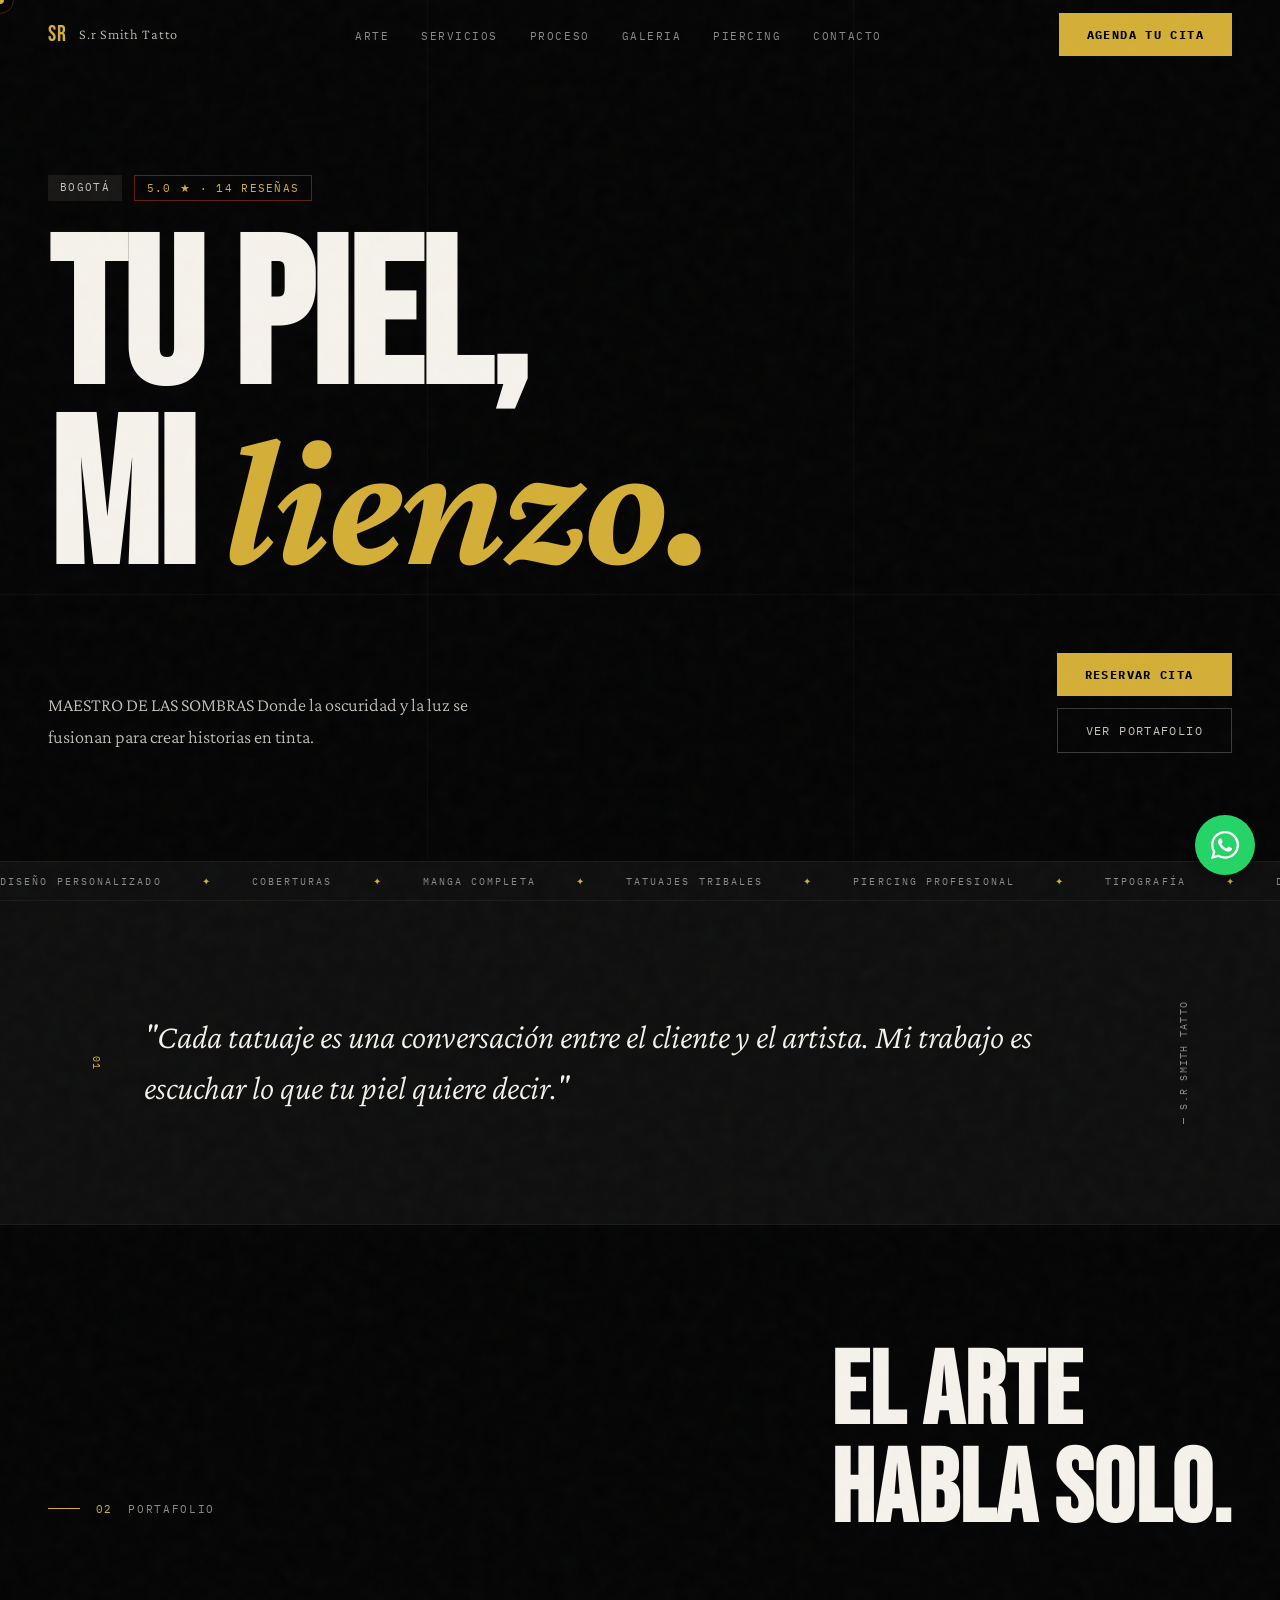
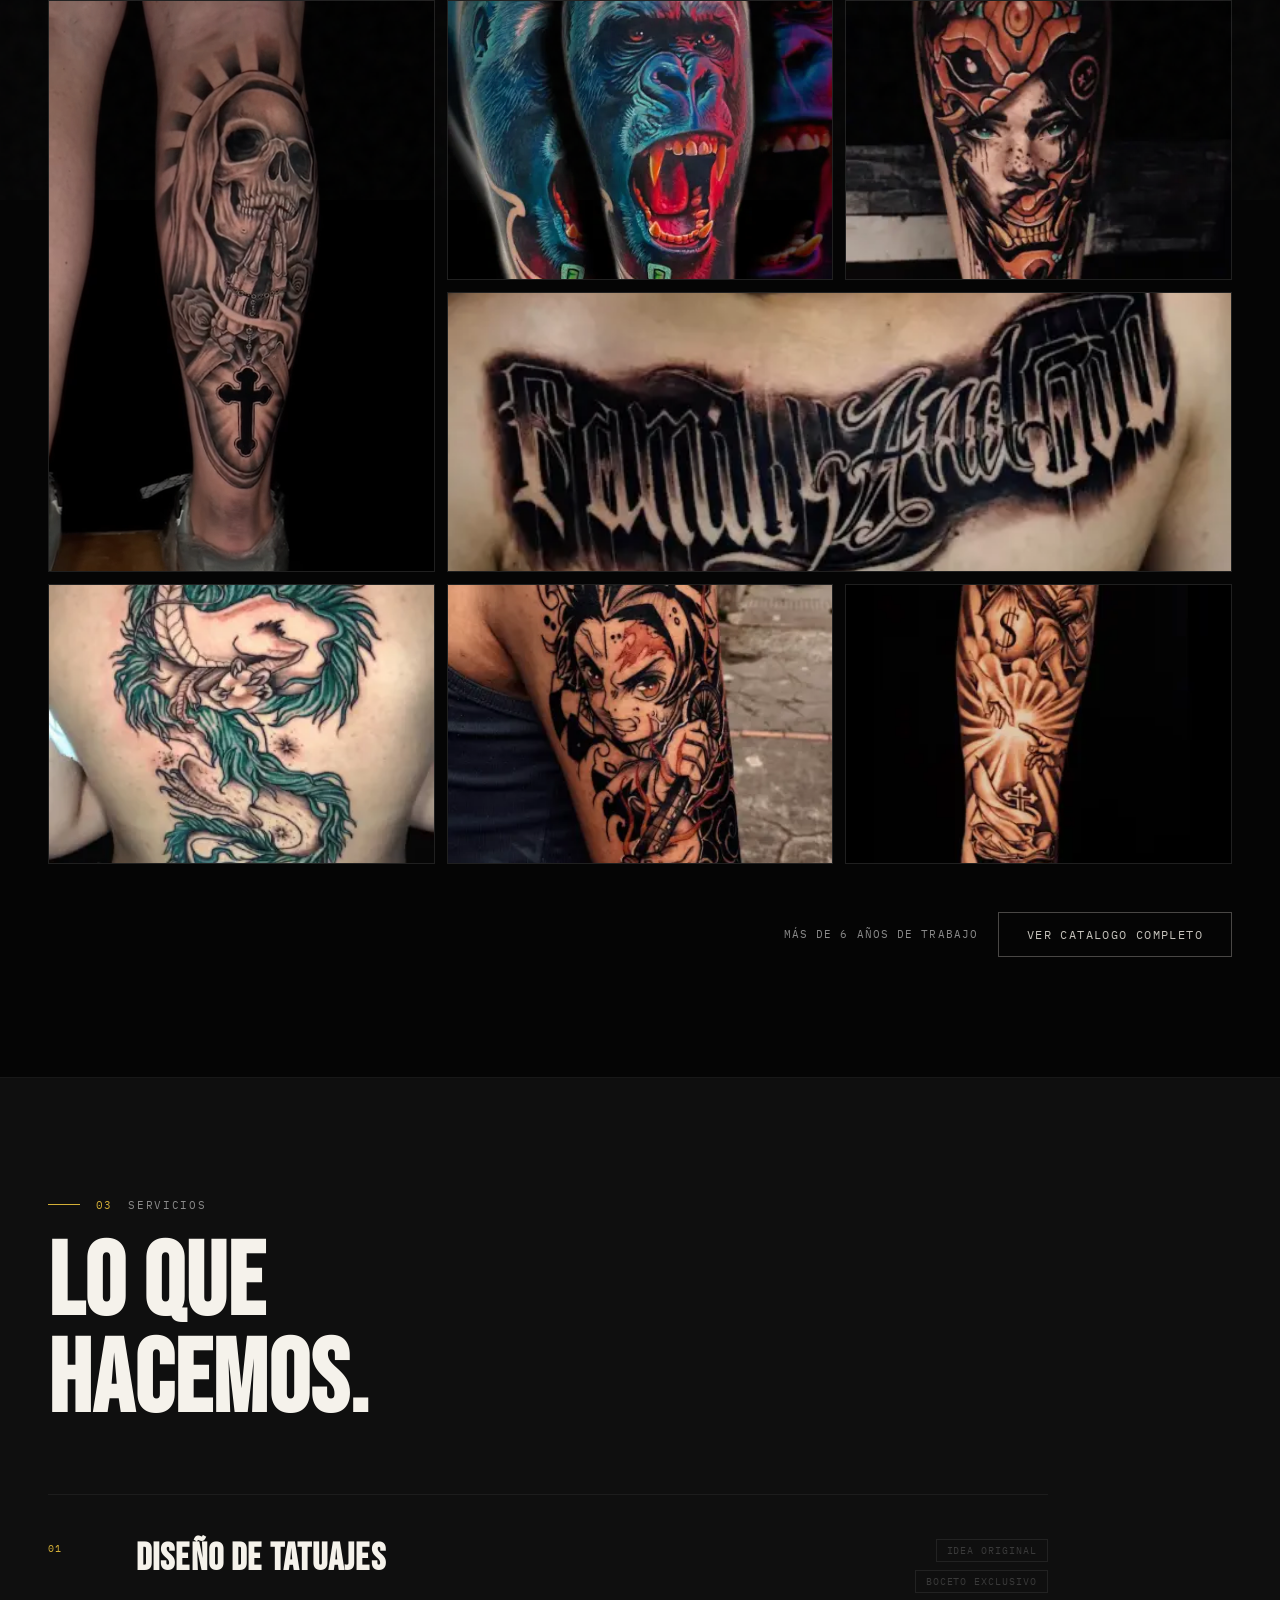
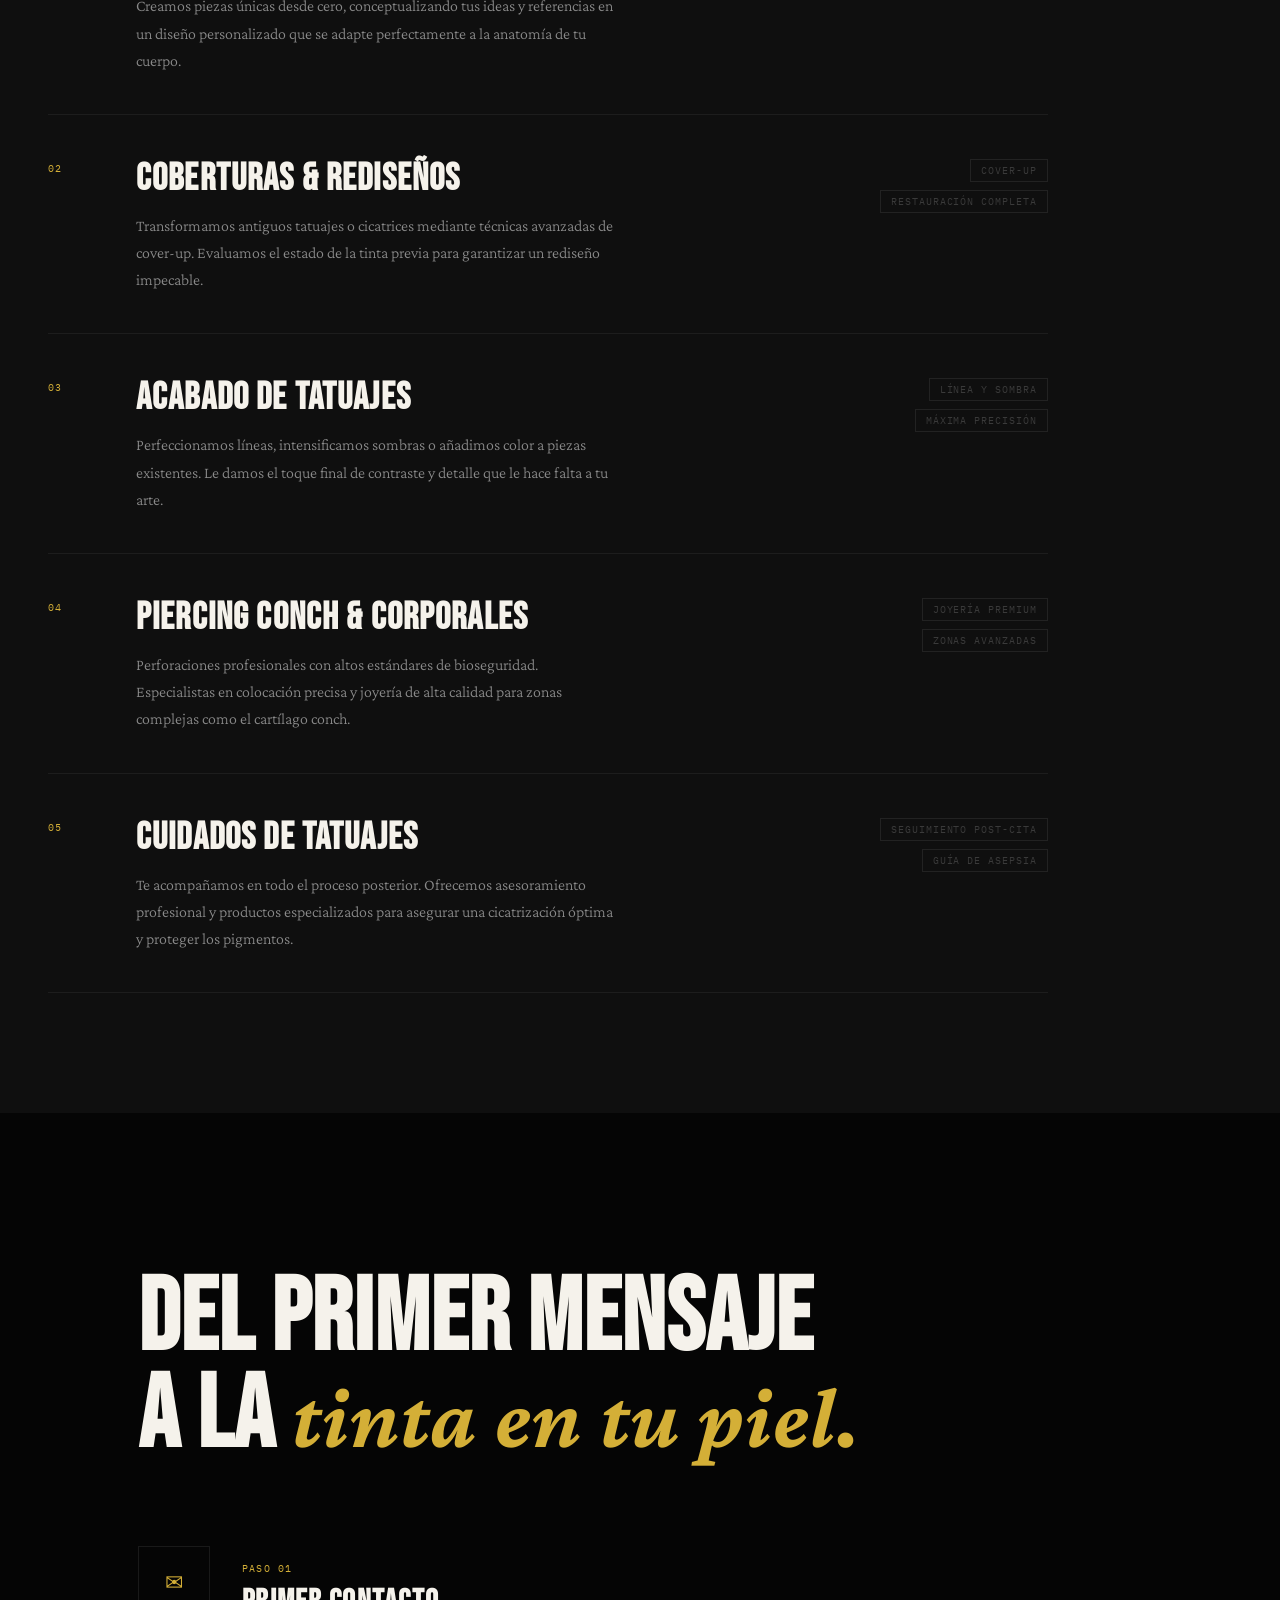
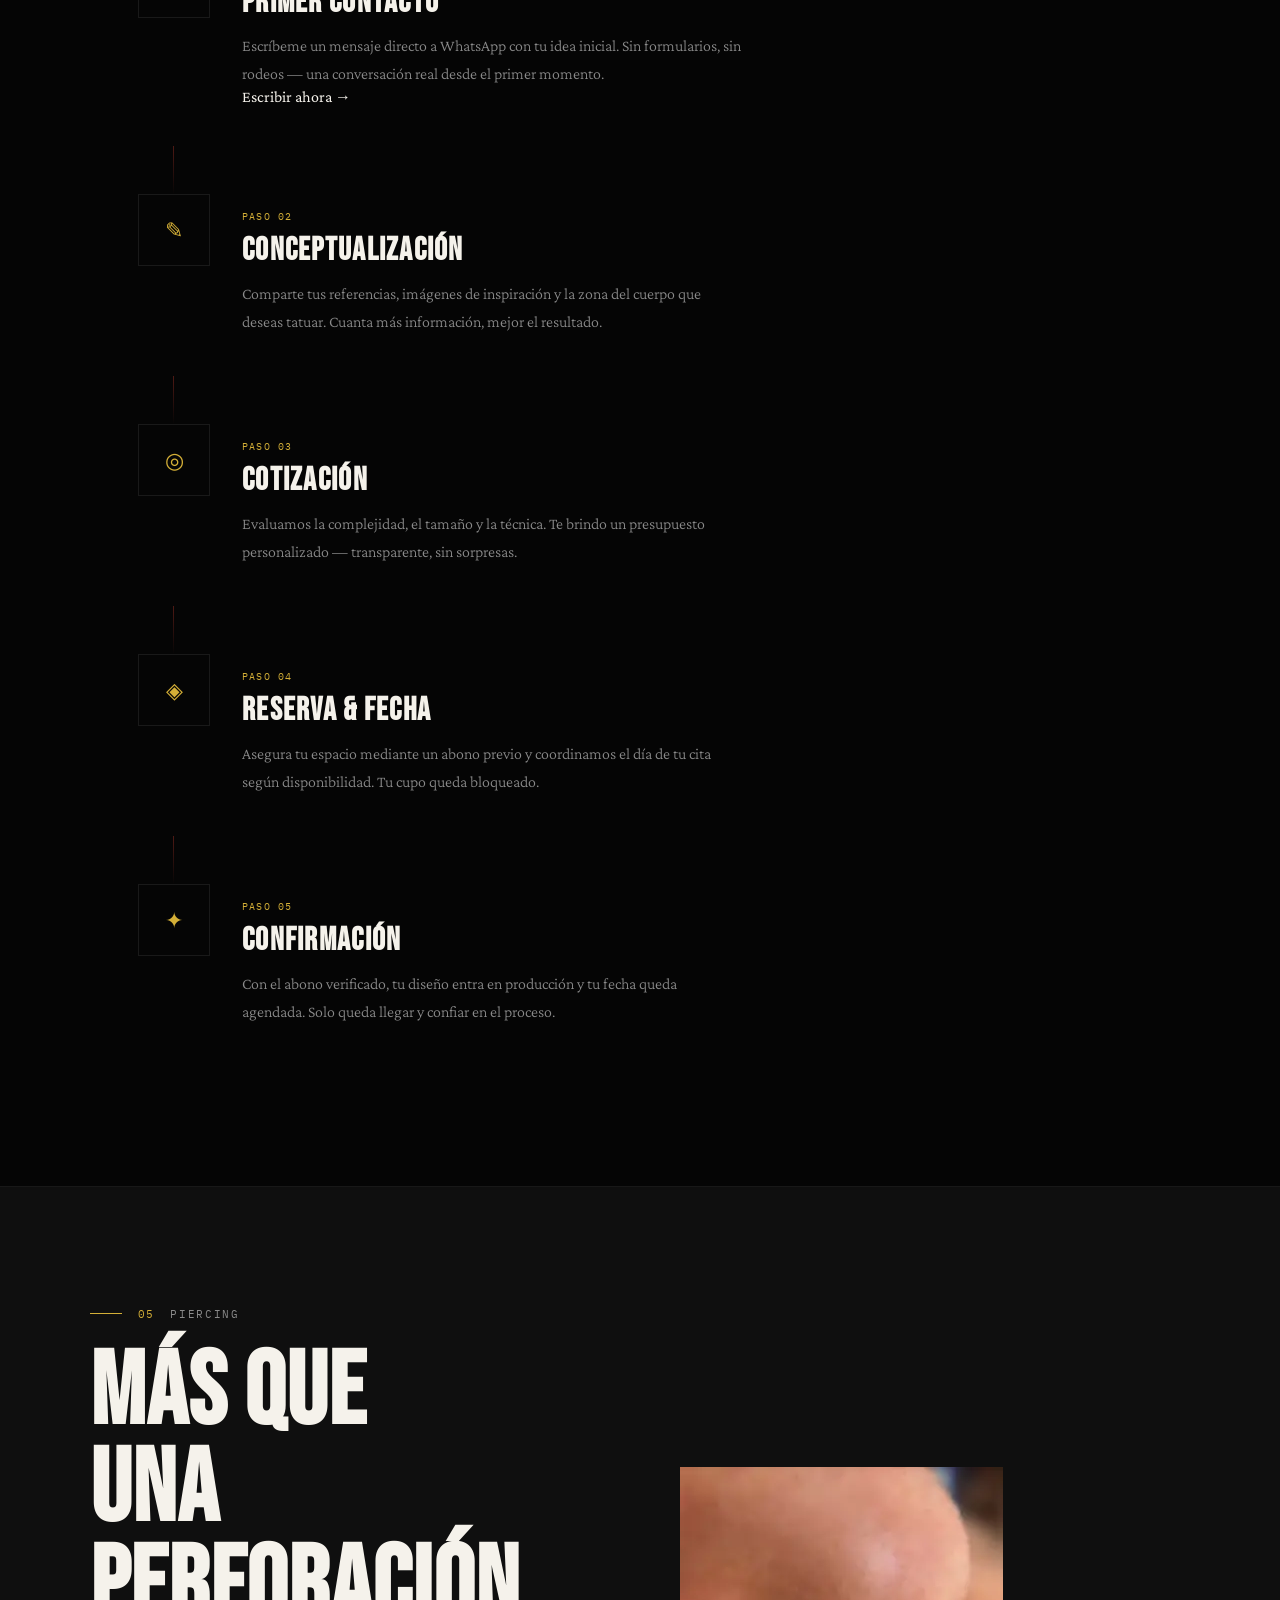
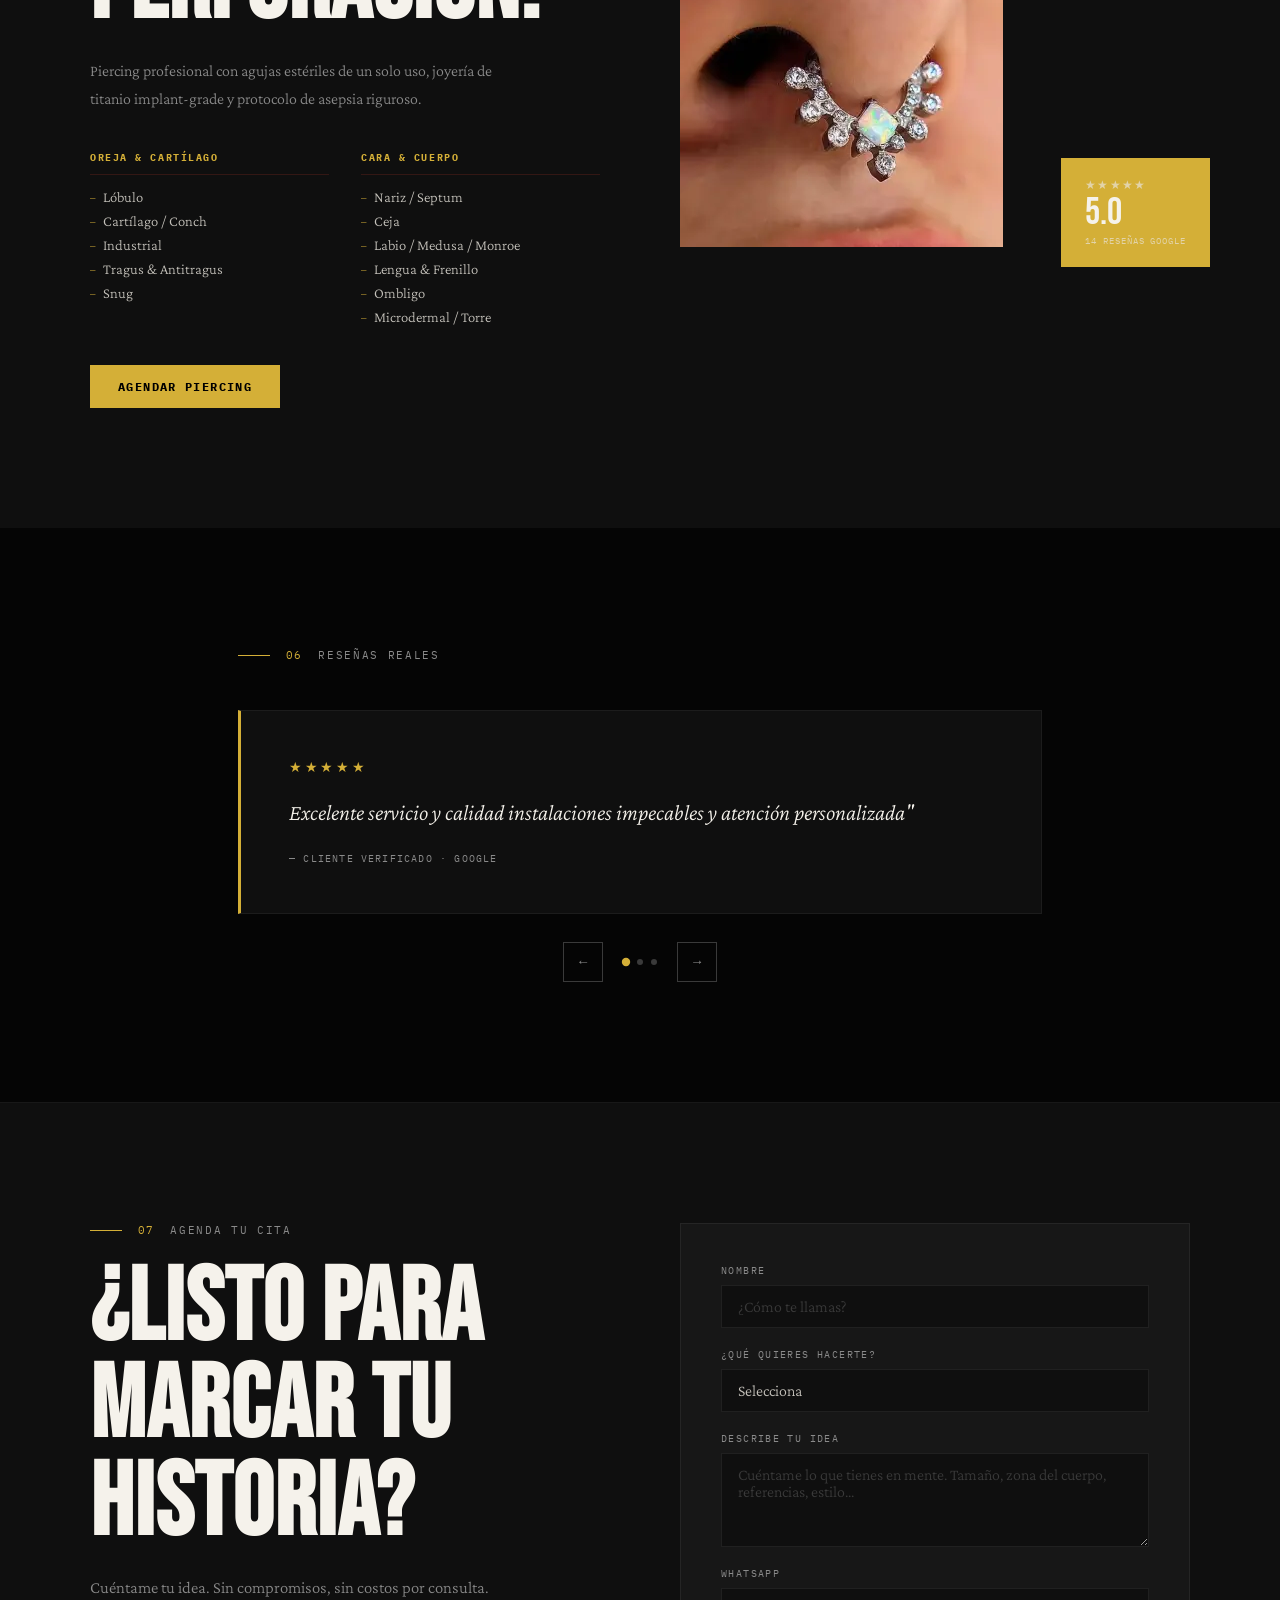
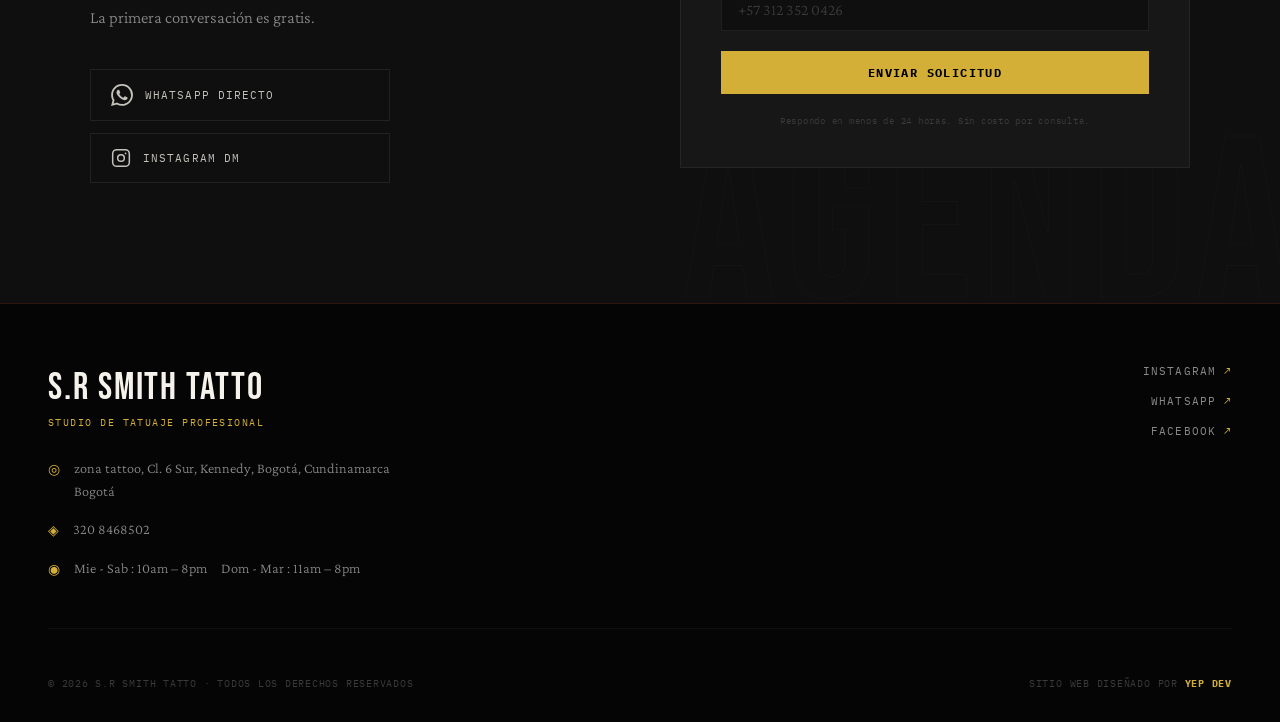
==== commit a7ceb216: "optimizacion de rendimiento para videos" ====
--- a/index.html
+++ b/index.html
@@ -127,7 +127,7 @@
 
       <div class="arte__item ">
         <div class="arte__img-wrapper arte__video-container">
-          <video autoplay loop muted playsinline preload="none" poster="img/tattoo1.webp" class="arte__video-lazy"
+          <video muted playsinline preload="none" poster="img/tattoo1.webp" class="arte__video-lazy"
             data-src-webm="video/video1.webm">
             <source type="video/webm">
             Tu navegador no soporta videos.
@@ -163,7 +163,7 @@
 
     <div class="arte__cta reveal">
       <p>Más de 6 años de trabajo</p>
-      <a href="video.html" target="_blank" rel="noopener" class="btn btn--outline-white">
+      <a href="video.html" rel="noopener" class="btn btn--outline-white">
         Ver catalogo completo
       </a>
     </div>
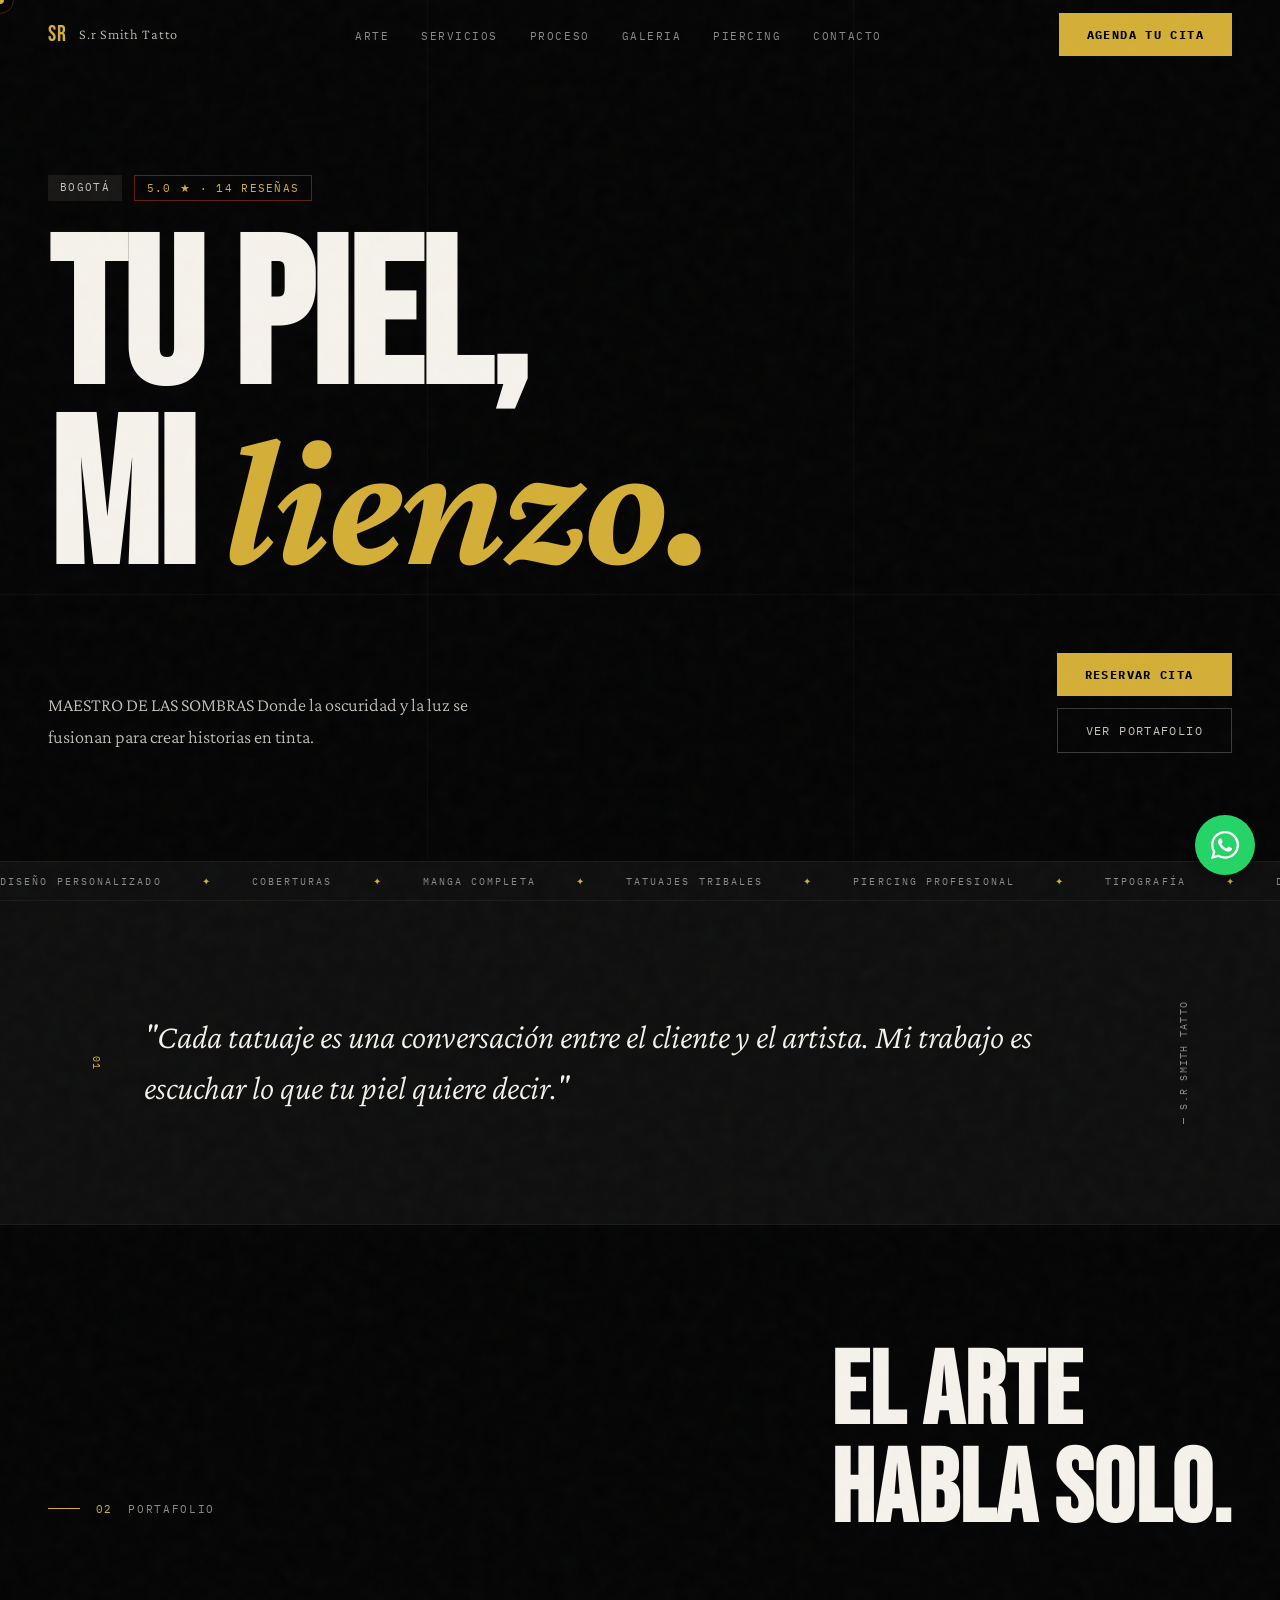
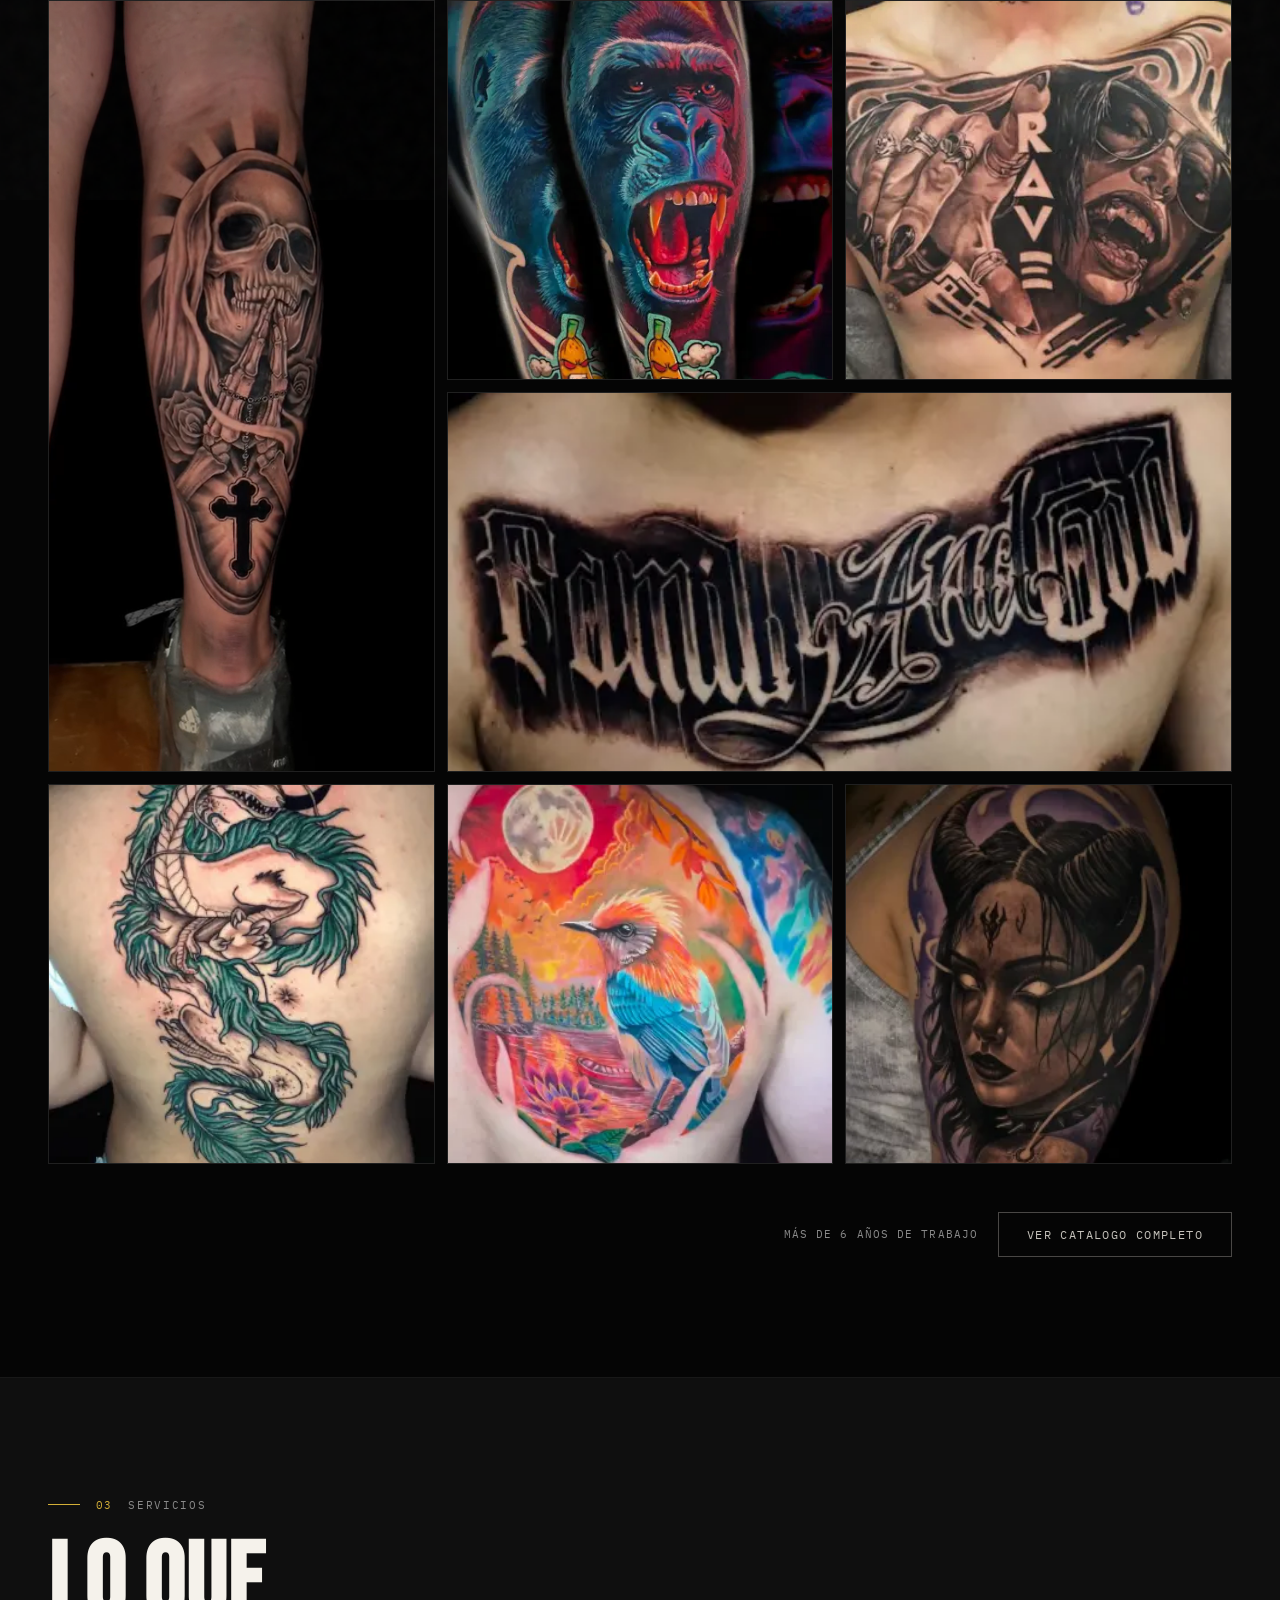
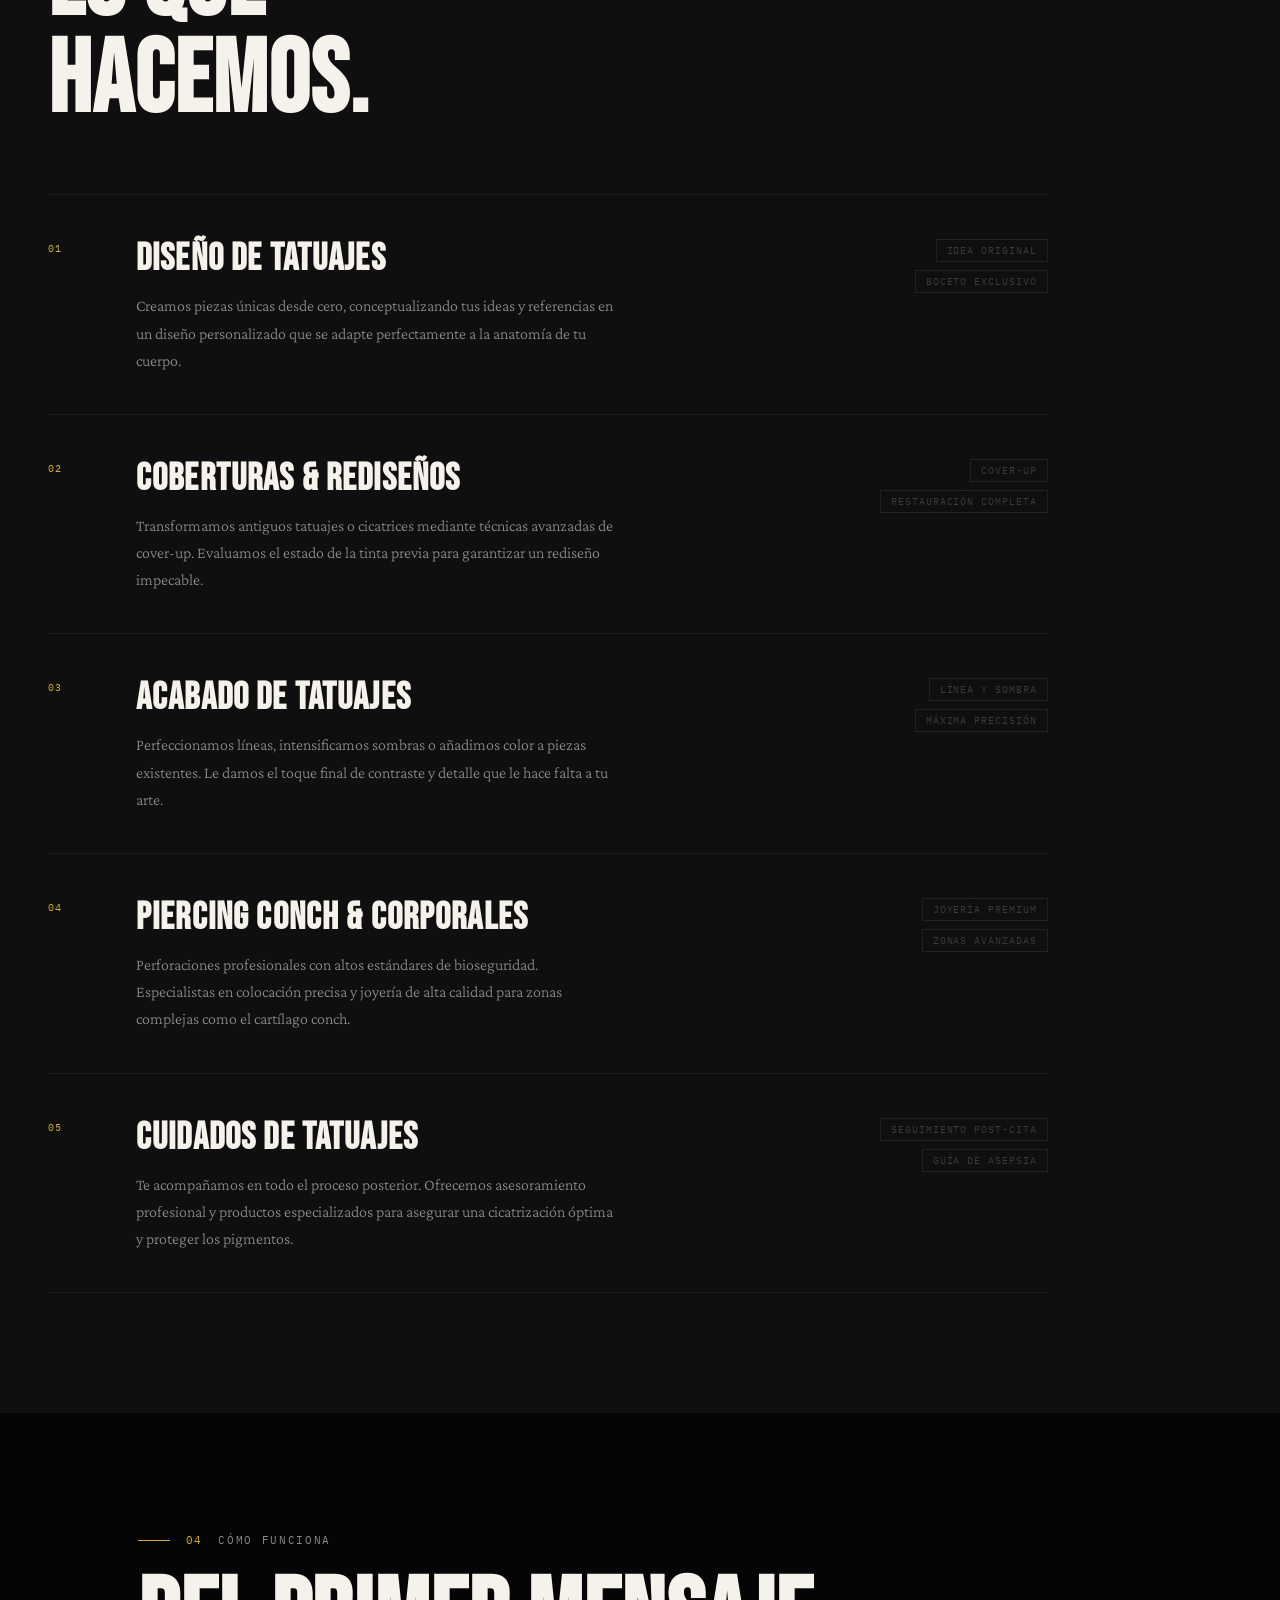
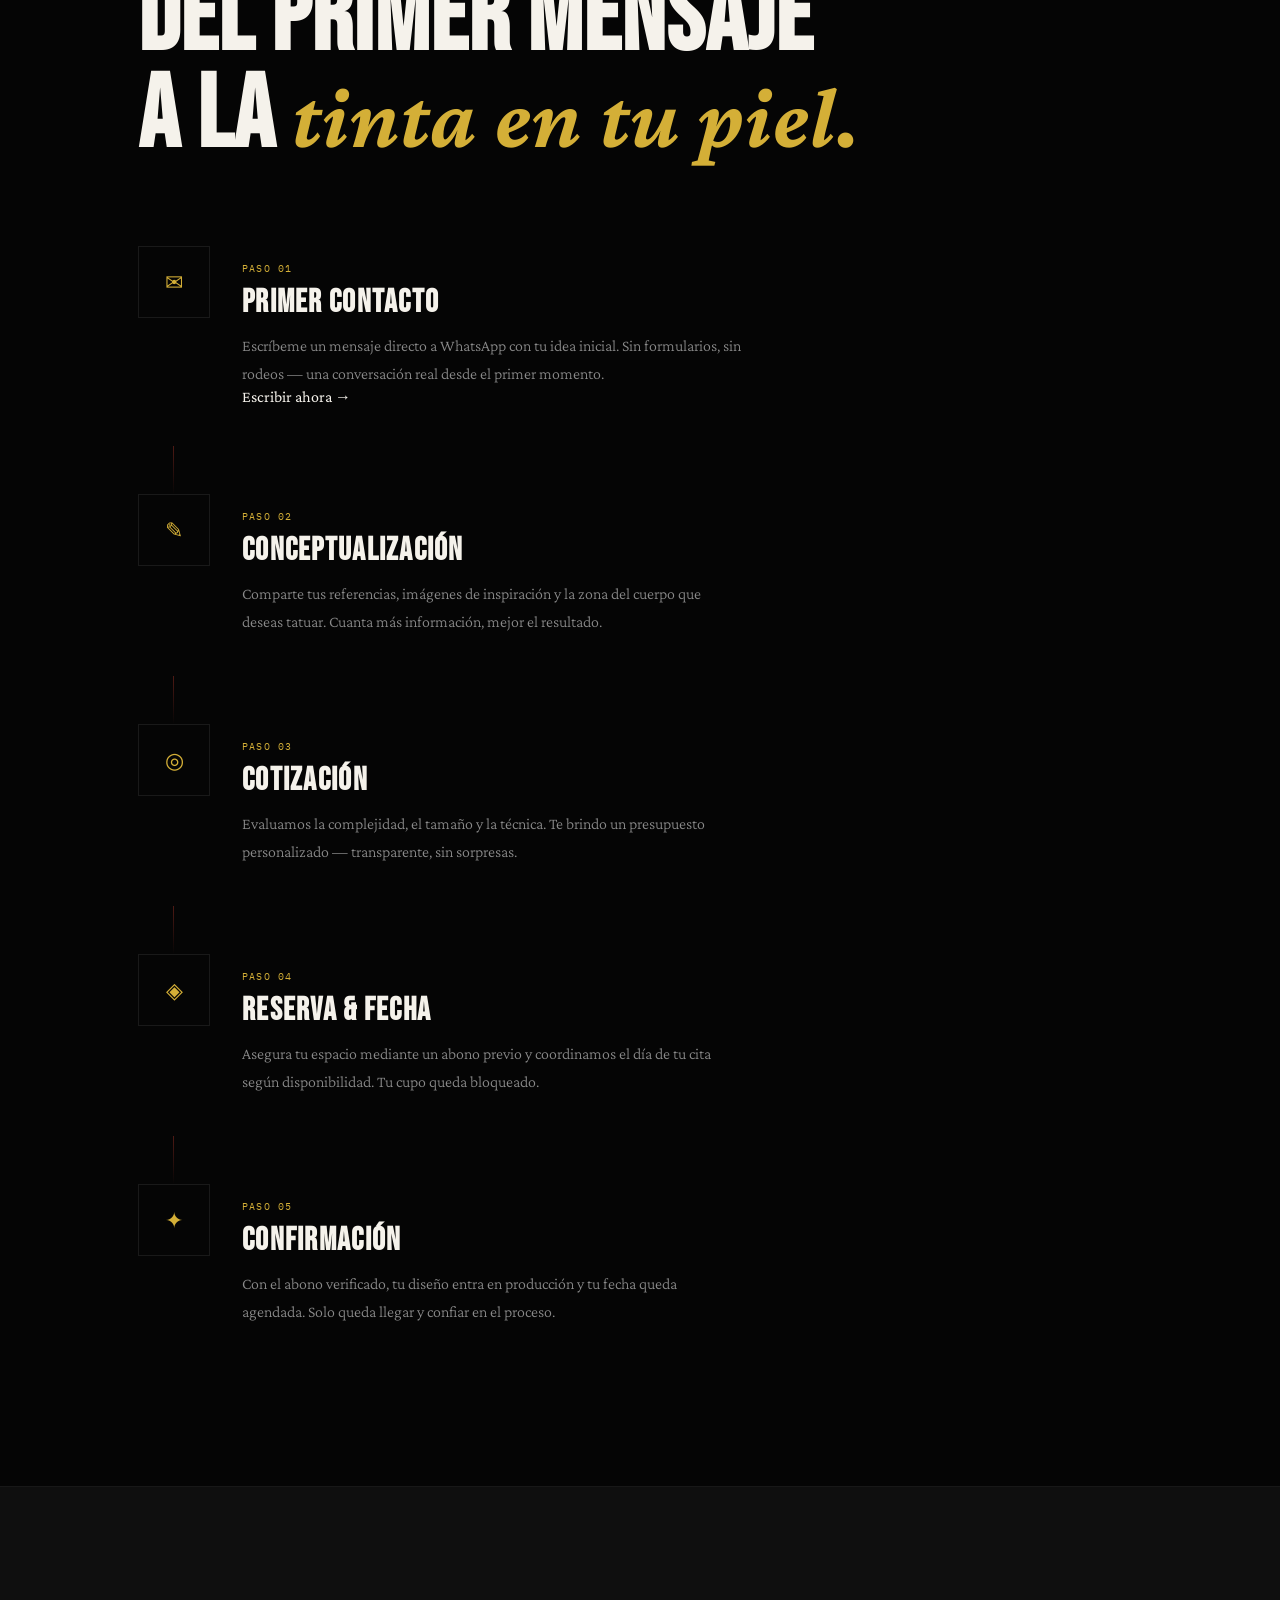
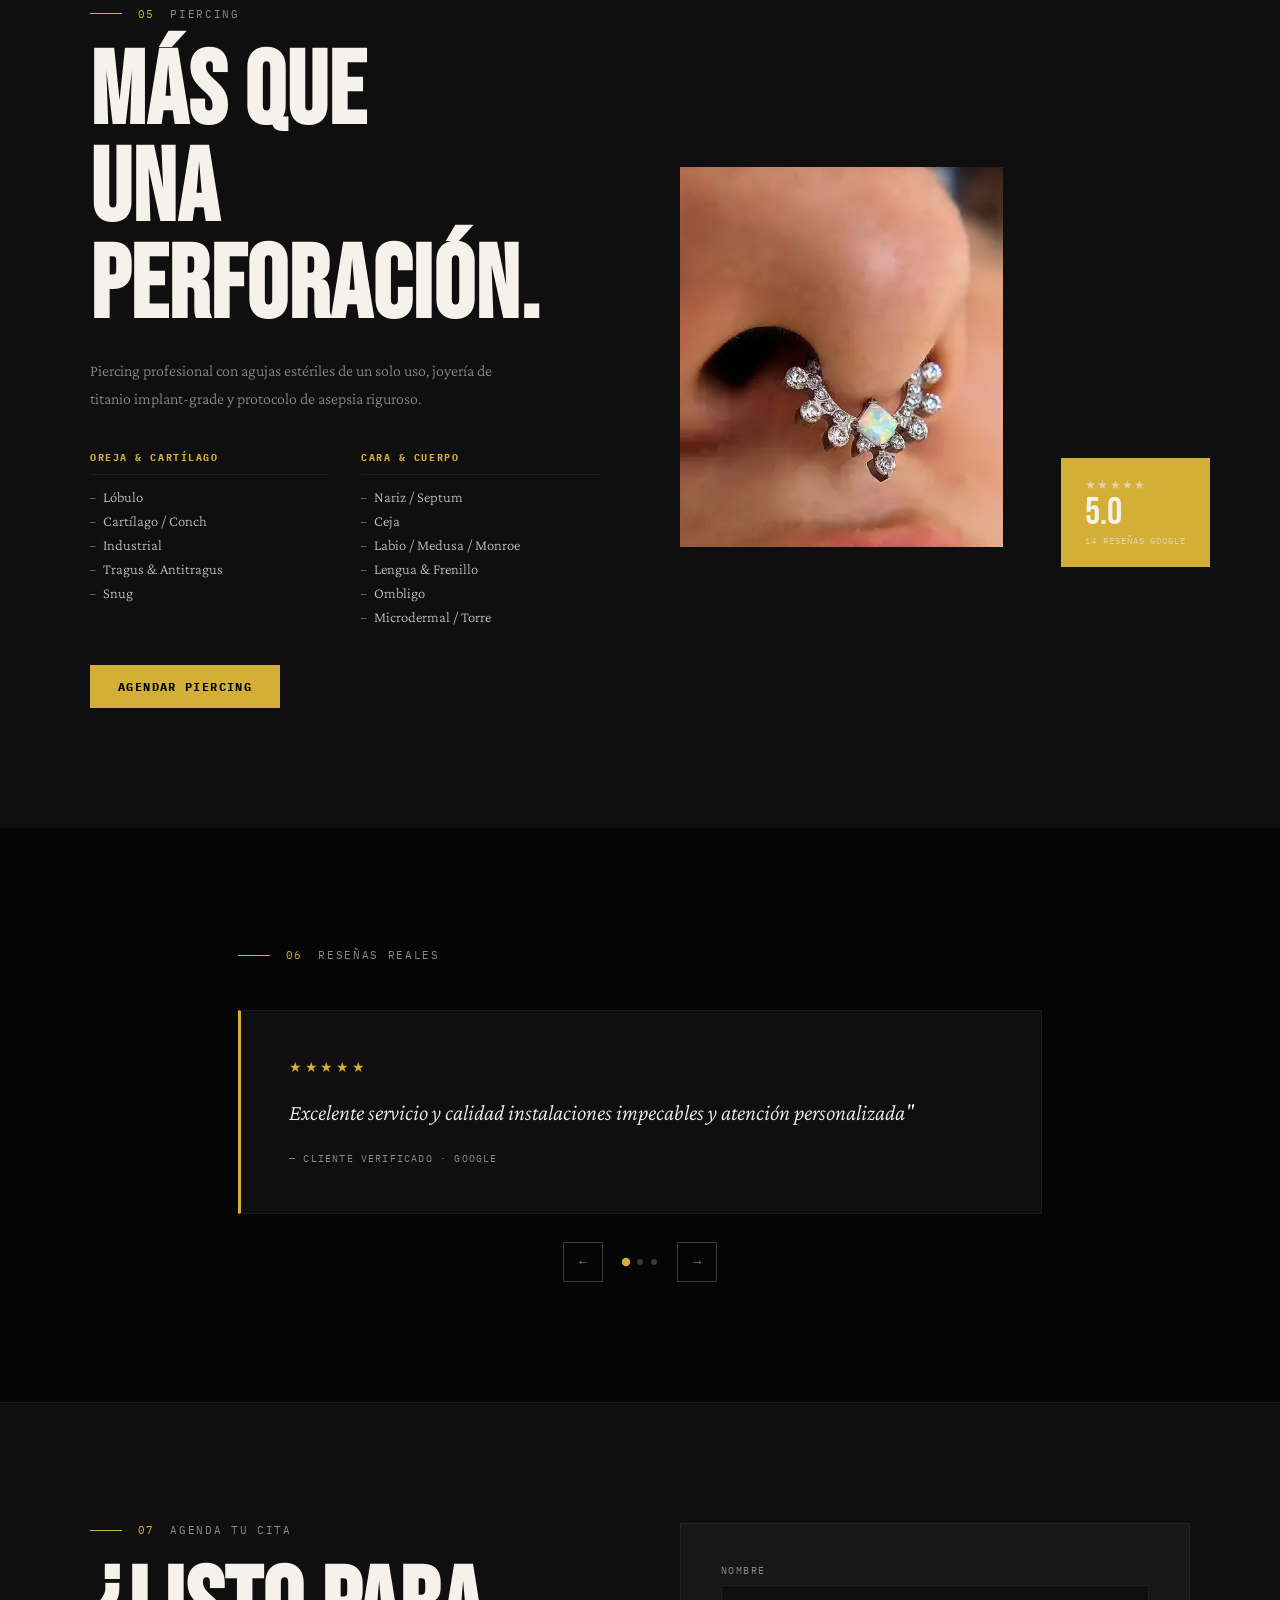
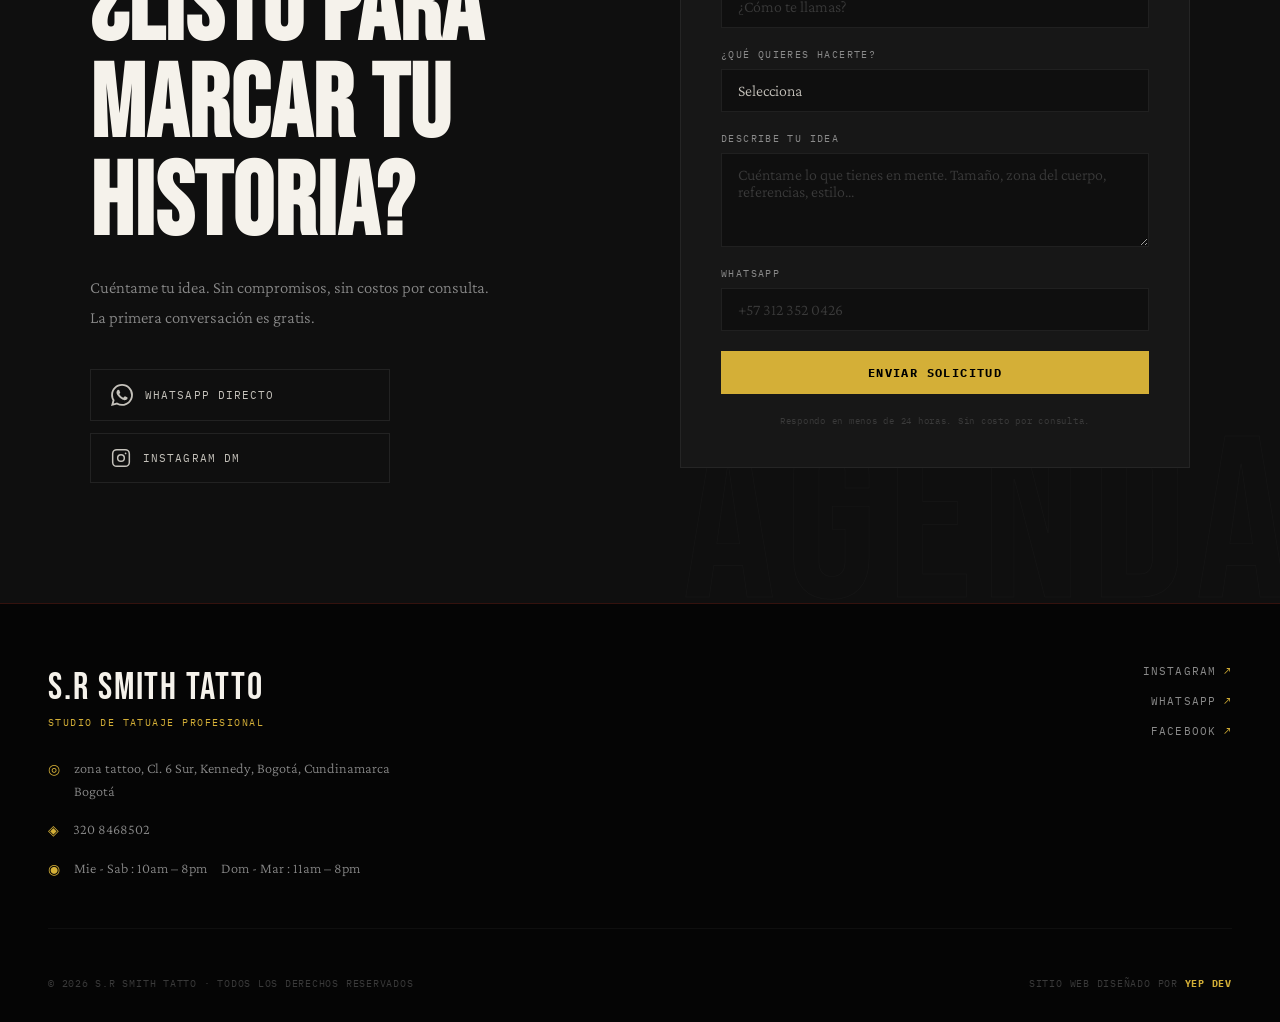
==== commit 49e368bd: "se agregan mas obras y se optimiza para que los videos se vean bien en Celular" ====
--- a/index.html
+++ b/index.html
@@ -156,7 +156,7 @@
         <div class="arte__overlay"><span>Expresa lo que sientes</span></div>
       </div>
       <div class="arte__item reveal" style="--delay:0.25s">
-        <img src="img/tattoo7.webp" alt="tattoo 7 — S.r Smith Tatto " loading="lazy" />
+        <img src="img/tattoo11.webp" alt="tattoo 7 — S.r Smith Tatto " loading="lazy" />
         <div class="arte__overlay"><span>Profesionales</span></div>
       </div>
     </div>
--- a/style.css
+++ b/style.css
@@ -685,7 +685,7 @@
 .arte__grid {
   display: grid;
   grid-template-columns: repeat(3, 1fr);
-  grid-auto-rows: 280px;
+  grid-auto-rows: 380px;
   gap: 12px;
 }
 
@@ -788,7 +788,7 @@
 
   .arte__grid {
     grid-template-columns: repeat(2, 1fr);
-    grid-auto-rows: 300px;
+    grid-auto-rows: 380px;
   }
 
   .arte__item--wide {
@@ -808,7 +808,7 @@
 
   /* IMÁGENES - altura grande */
   .arte__item:has(img) {
-    grid-auto-rows: 380px;
+    grid-auto-rows: 420px;
   }
 
   /* VIDEOS - altura normal */
@@ -1698,14 +1698,15 @@
   position: relative;
 }
 
+/* A ESTO: */
 .arte__video-lazy {
   width: 100%;
   height: 100%;
   object-fit: cover;
-  /* Evita que el video se estire o deforme */
+  /* ← cover elimina las barras */
   display: block;
-  filter: grayscale(20%);
-  /* Opcional: un toque sutil para mantener tu estética raw */
+  filter: none;
+  /* ← sin gris */
   transition: transform 0.6s var(--ease), filter 0.3s ease;
 }
 
@@ -1775,9 +1776,14 @@
 @media (max-width: 480px) {
   .arte__img-wrapper {
     min-height: 250px;
+    background: #000;
   }
 
   .arte__video-lazy {
     aspect-ratio: 9/16;
+    height: 100%;
+    /* ← añade esto */
+    object-fit: cover;
+    /* ← confirma cover en móvil */
   }
 }
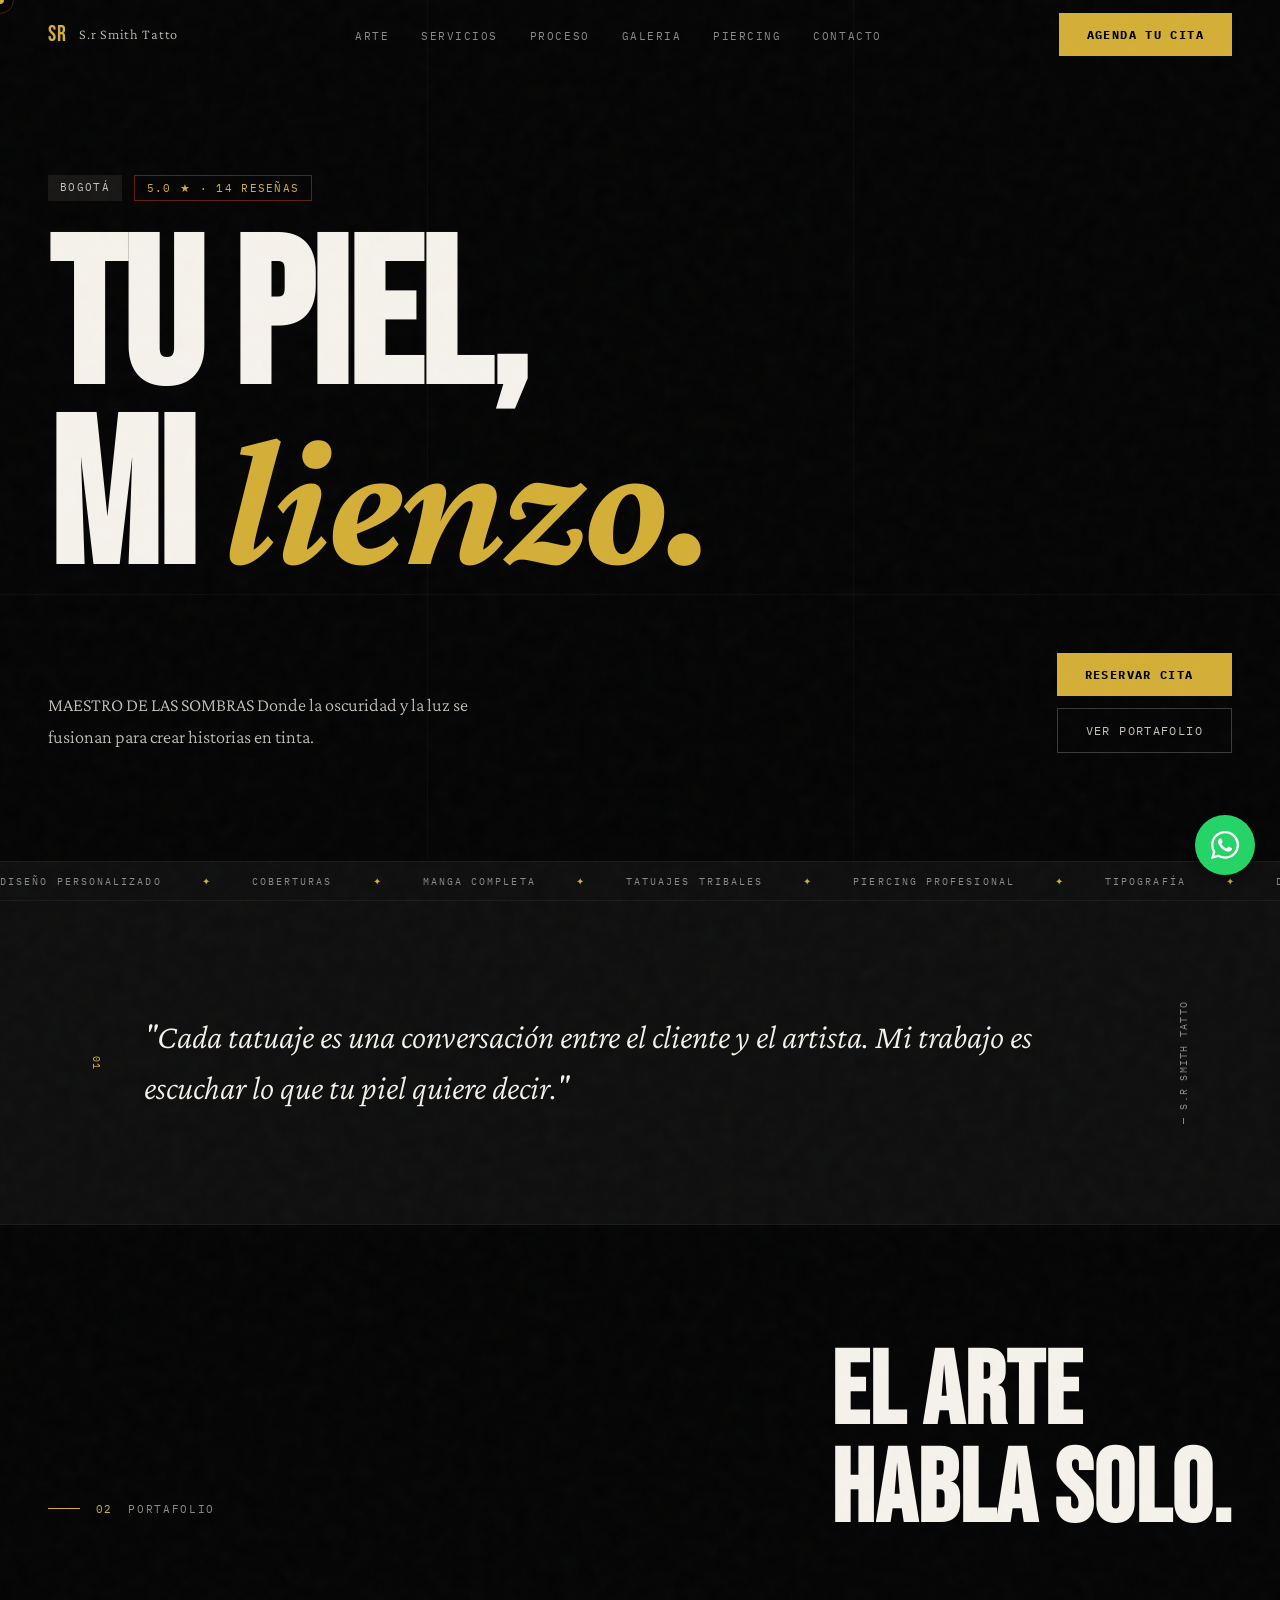
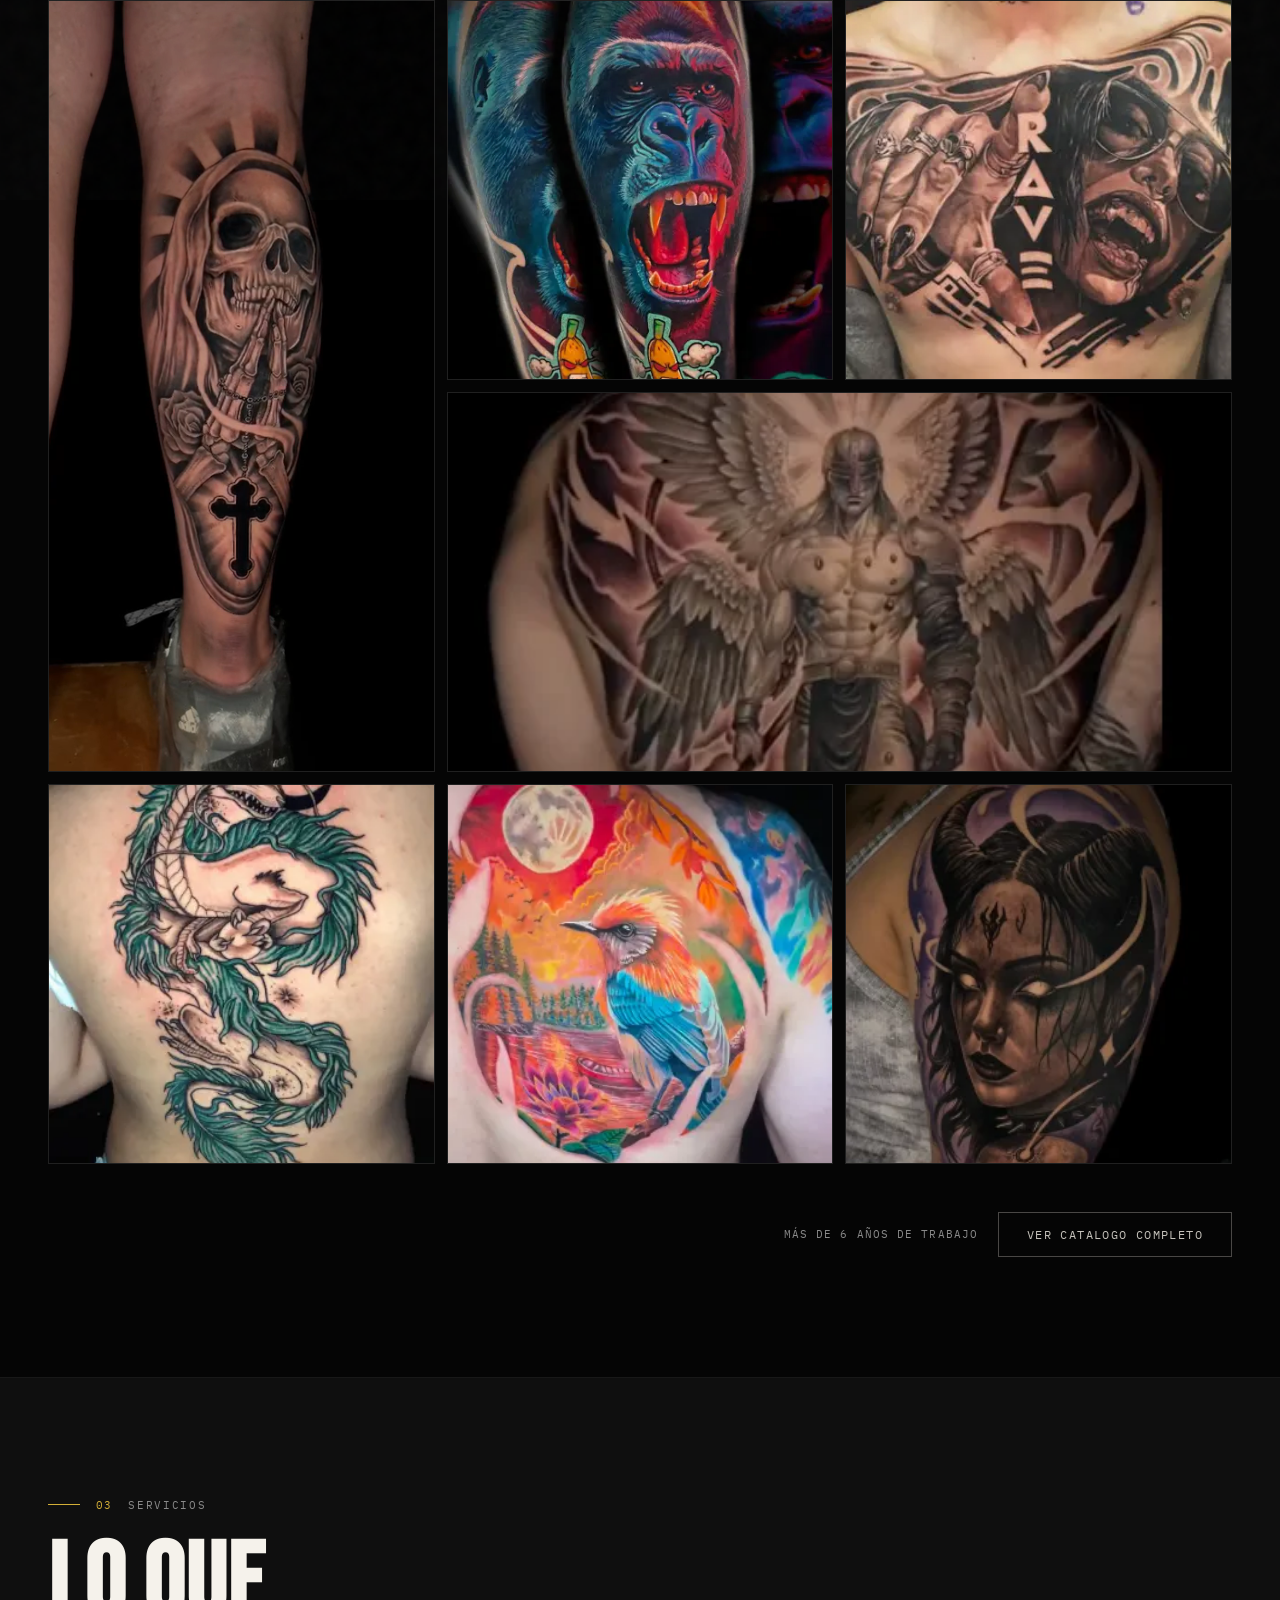
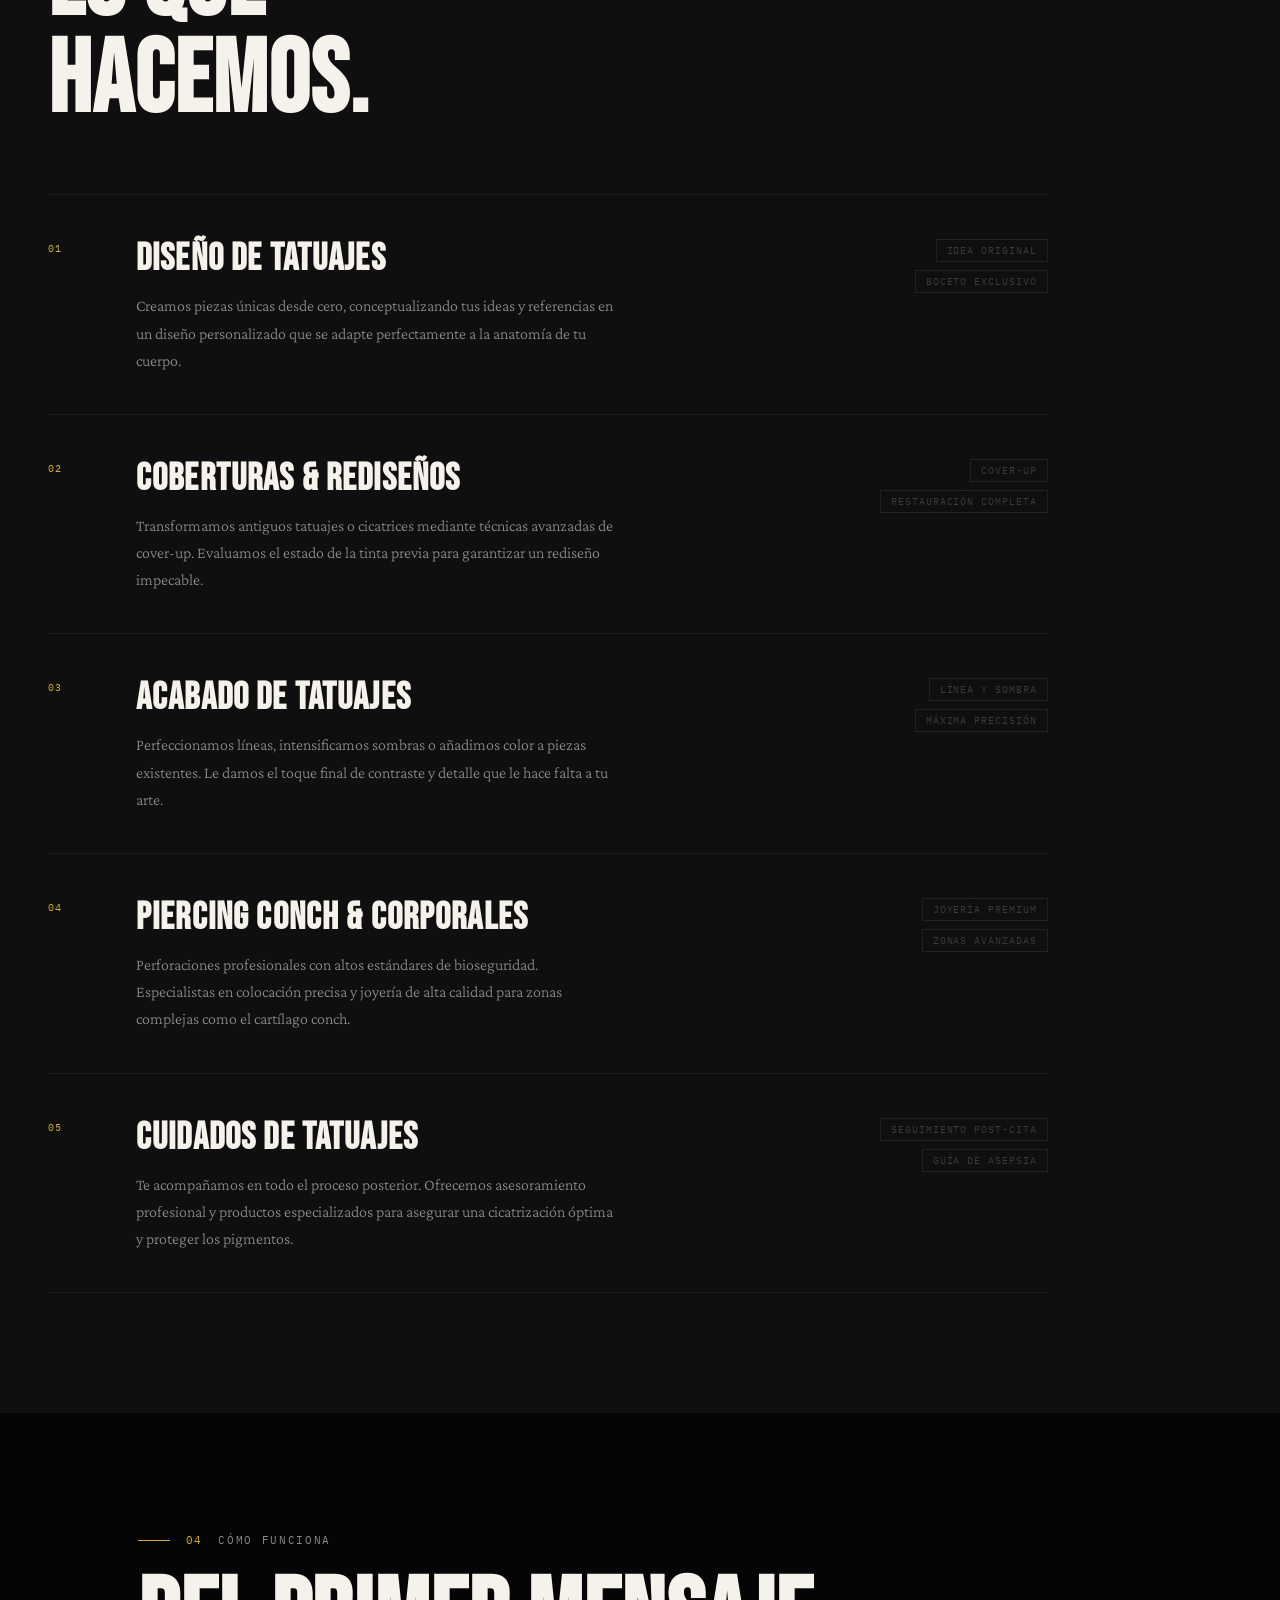
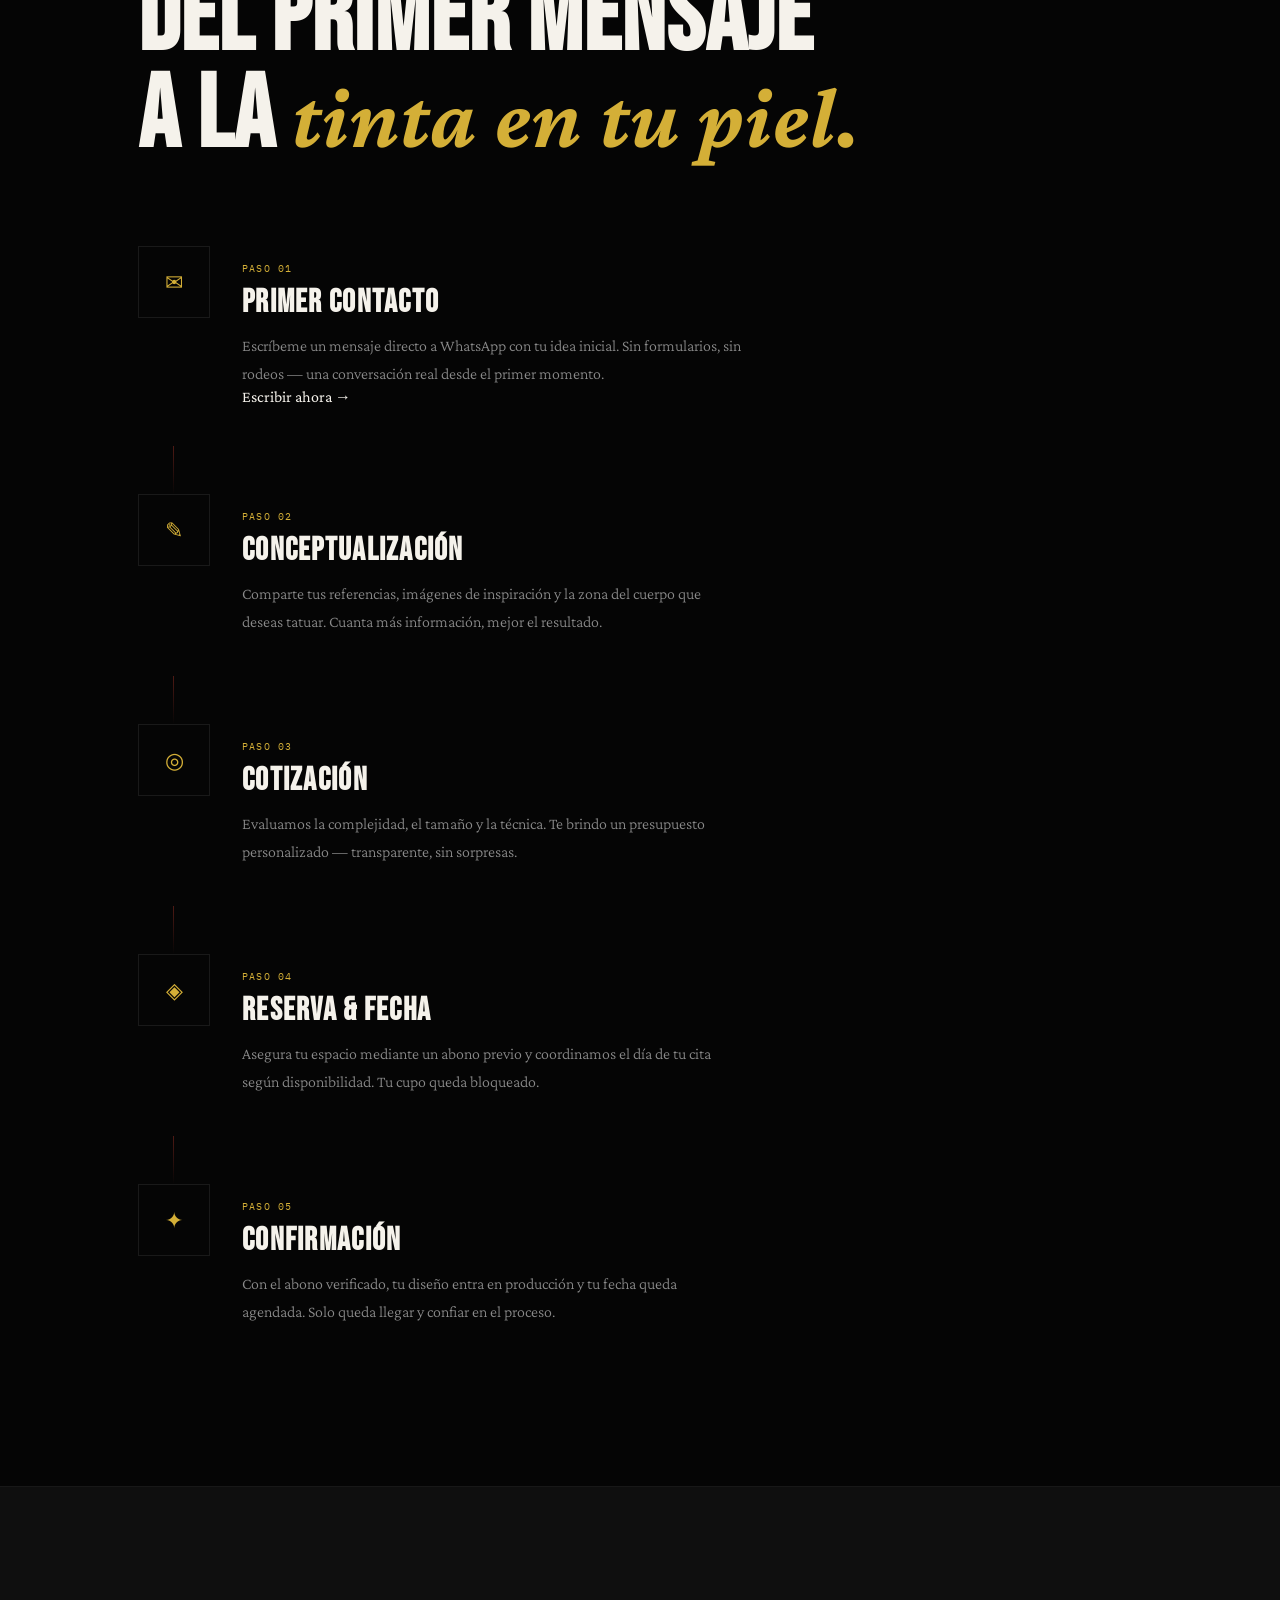
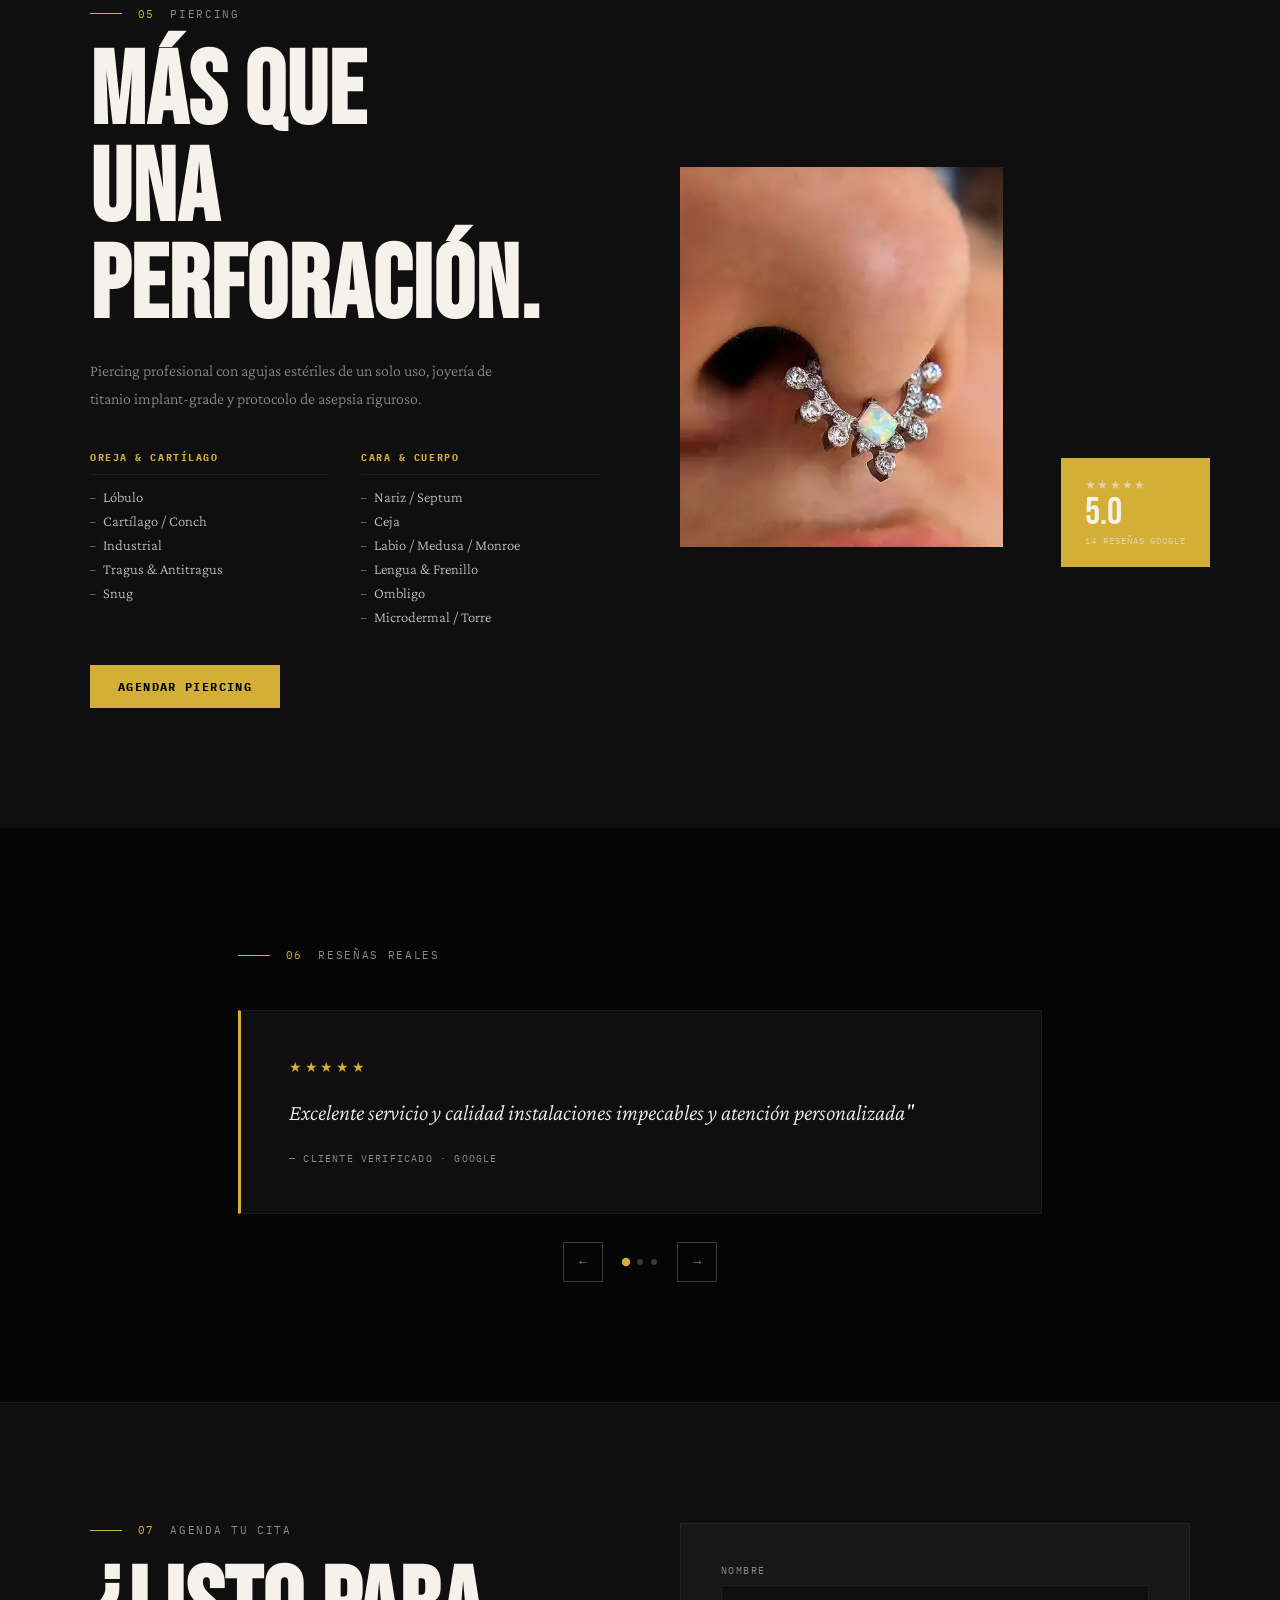
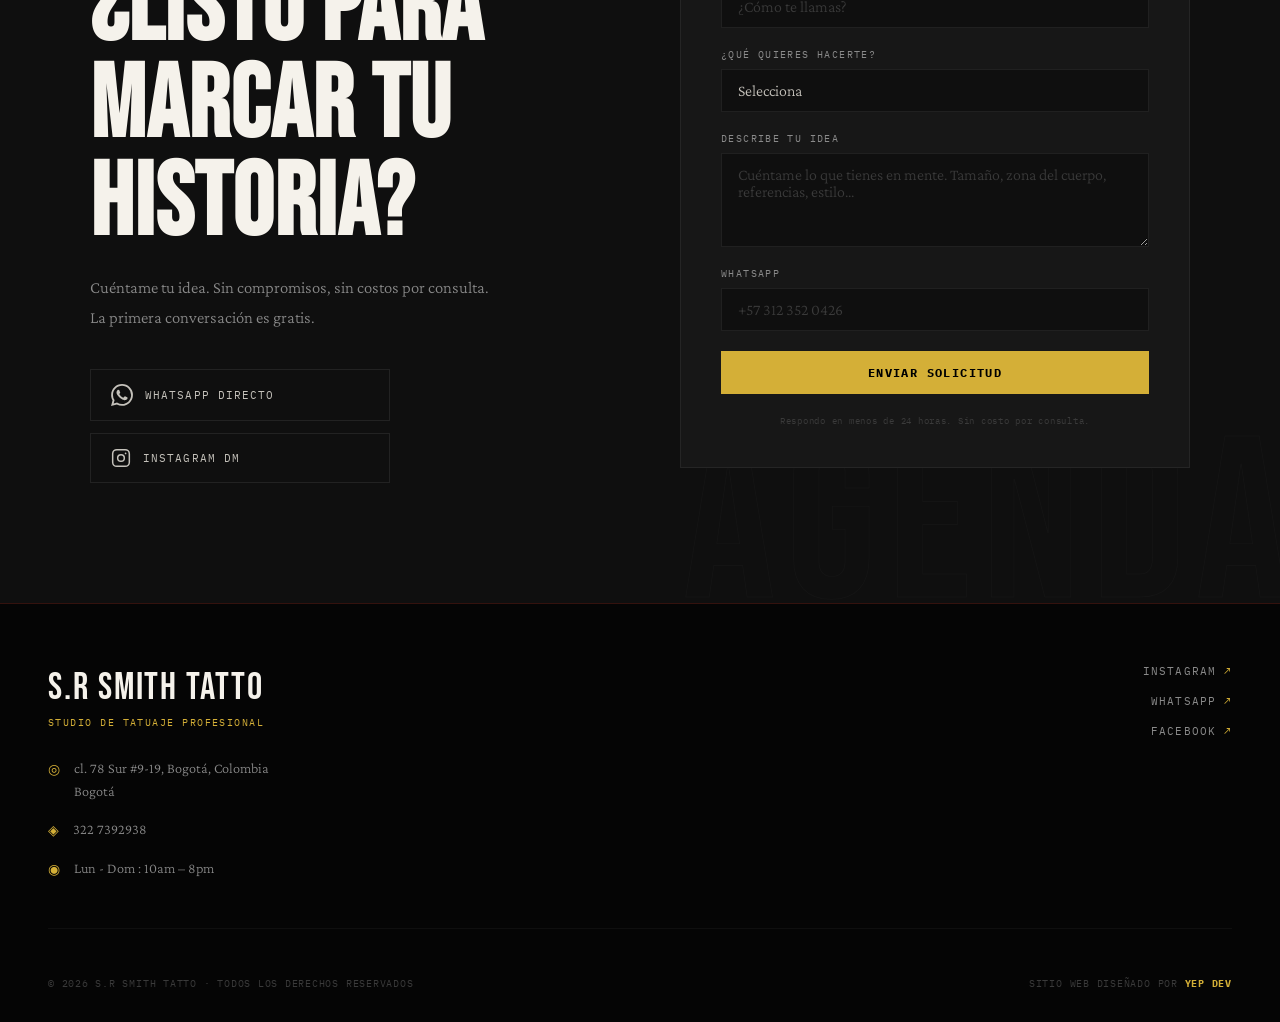
==== commit 726ff4df: "Se actualiza la direccion y una foto" ====
--- a/index.html
+++ b/index.html
@@ -509,16 +509,15 @@
         <div class="footer__data">
           <div class="footer__data-item">
             <span class="footer__data-icon">◎</span>
-            <span>zona tattoo, Cl. 6 Sur, Kennedy, Bogotá, Cundinamarca<br />Bogotá</span>
+            <span>cl. 78 Sur #9-19, Bogotá, Colombia<br />Bogotá</span>
           </div>
           <div class="footer__data-item">
             <span class="footer__data-icon">◈</span>
-            <span>320 8468502</span>
+            <span>322 7392938</span>
           </div>
           <div class="footer__data-item">
             <span class="footer__data-icon">◉</span>
-            <span>Mie - Sab : 10am – 8pm</span>
-            <span>Dom - Mar : 11am – 8pm</span>
+            <span>Lun - Dom : 10am – 8pm</span>
           </div>
         </div>
       </div>
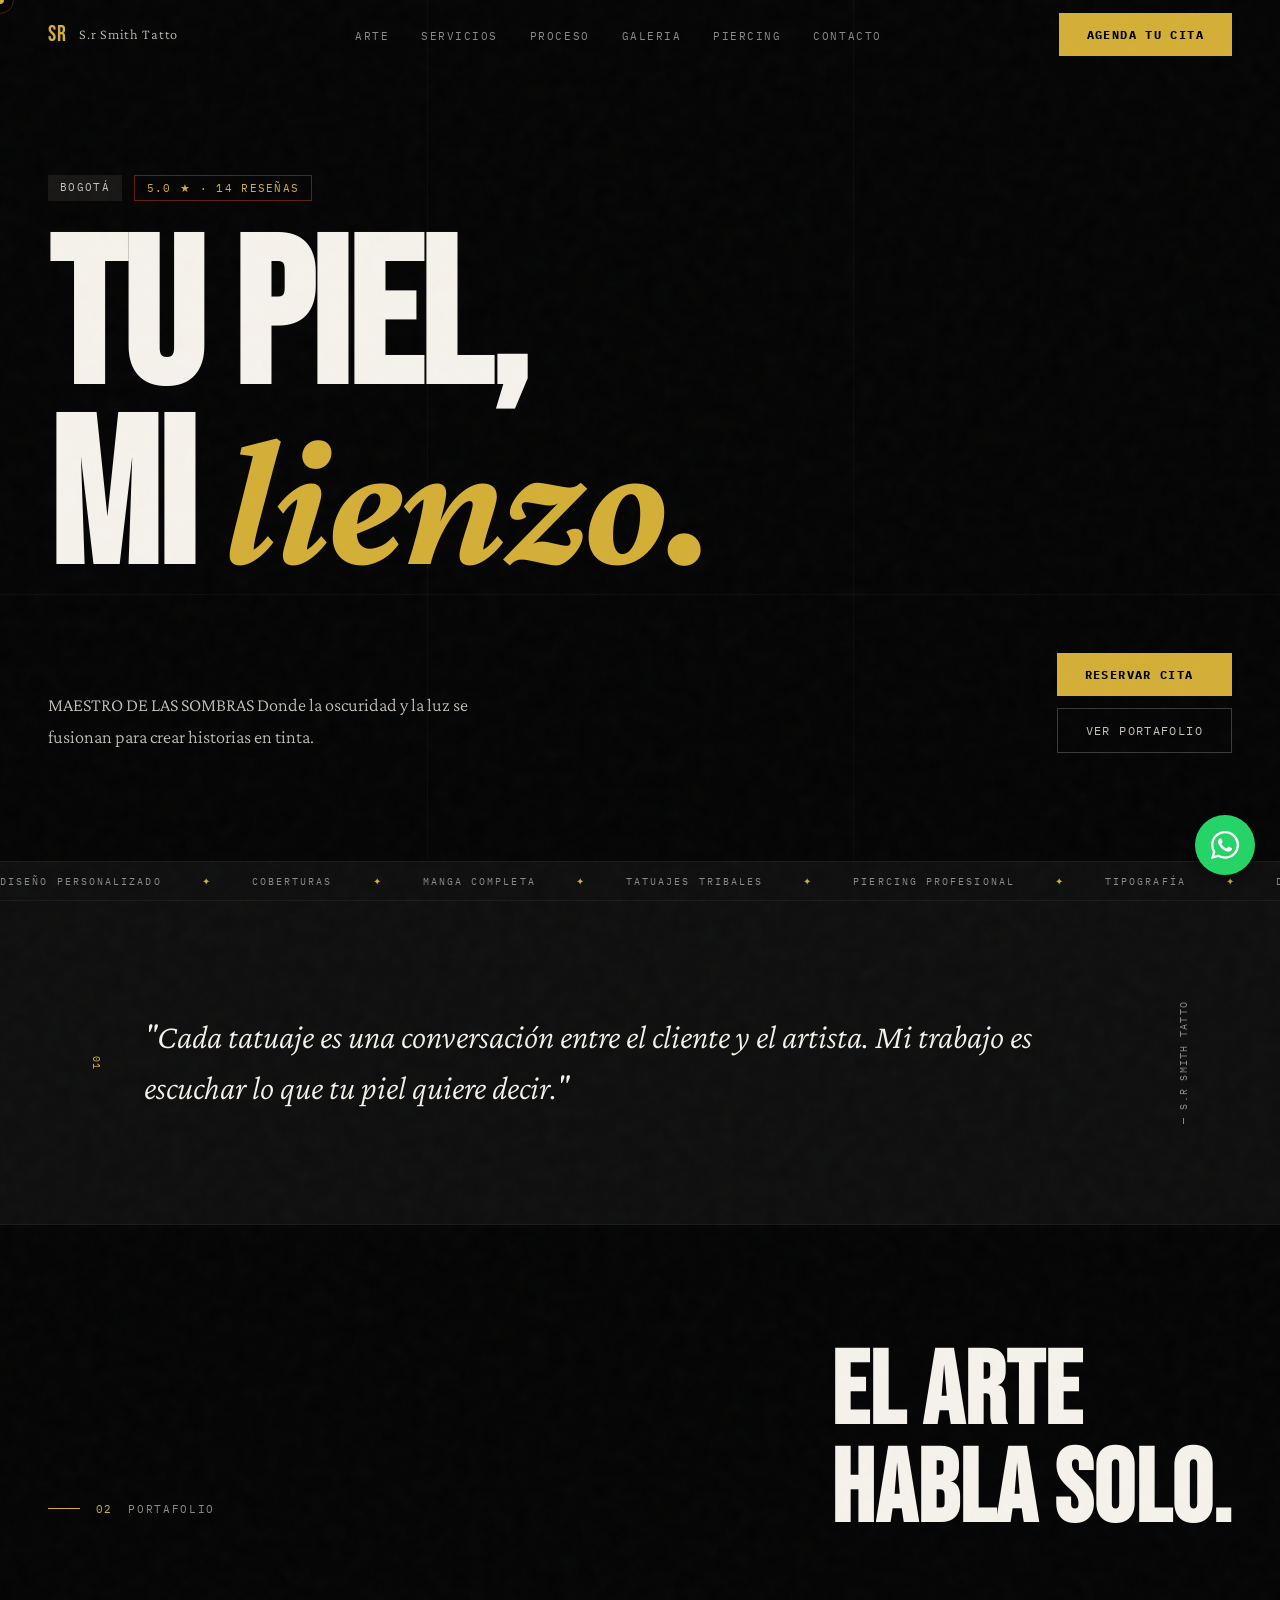
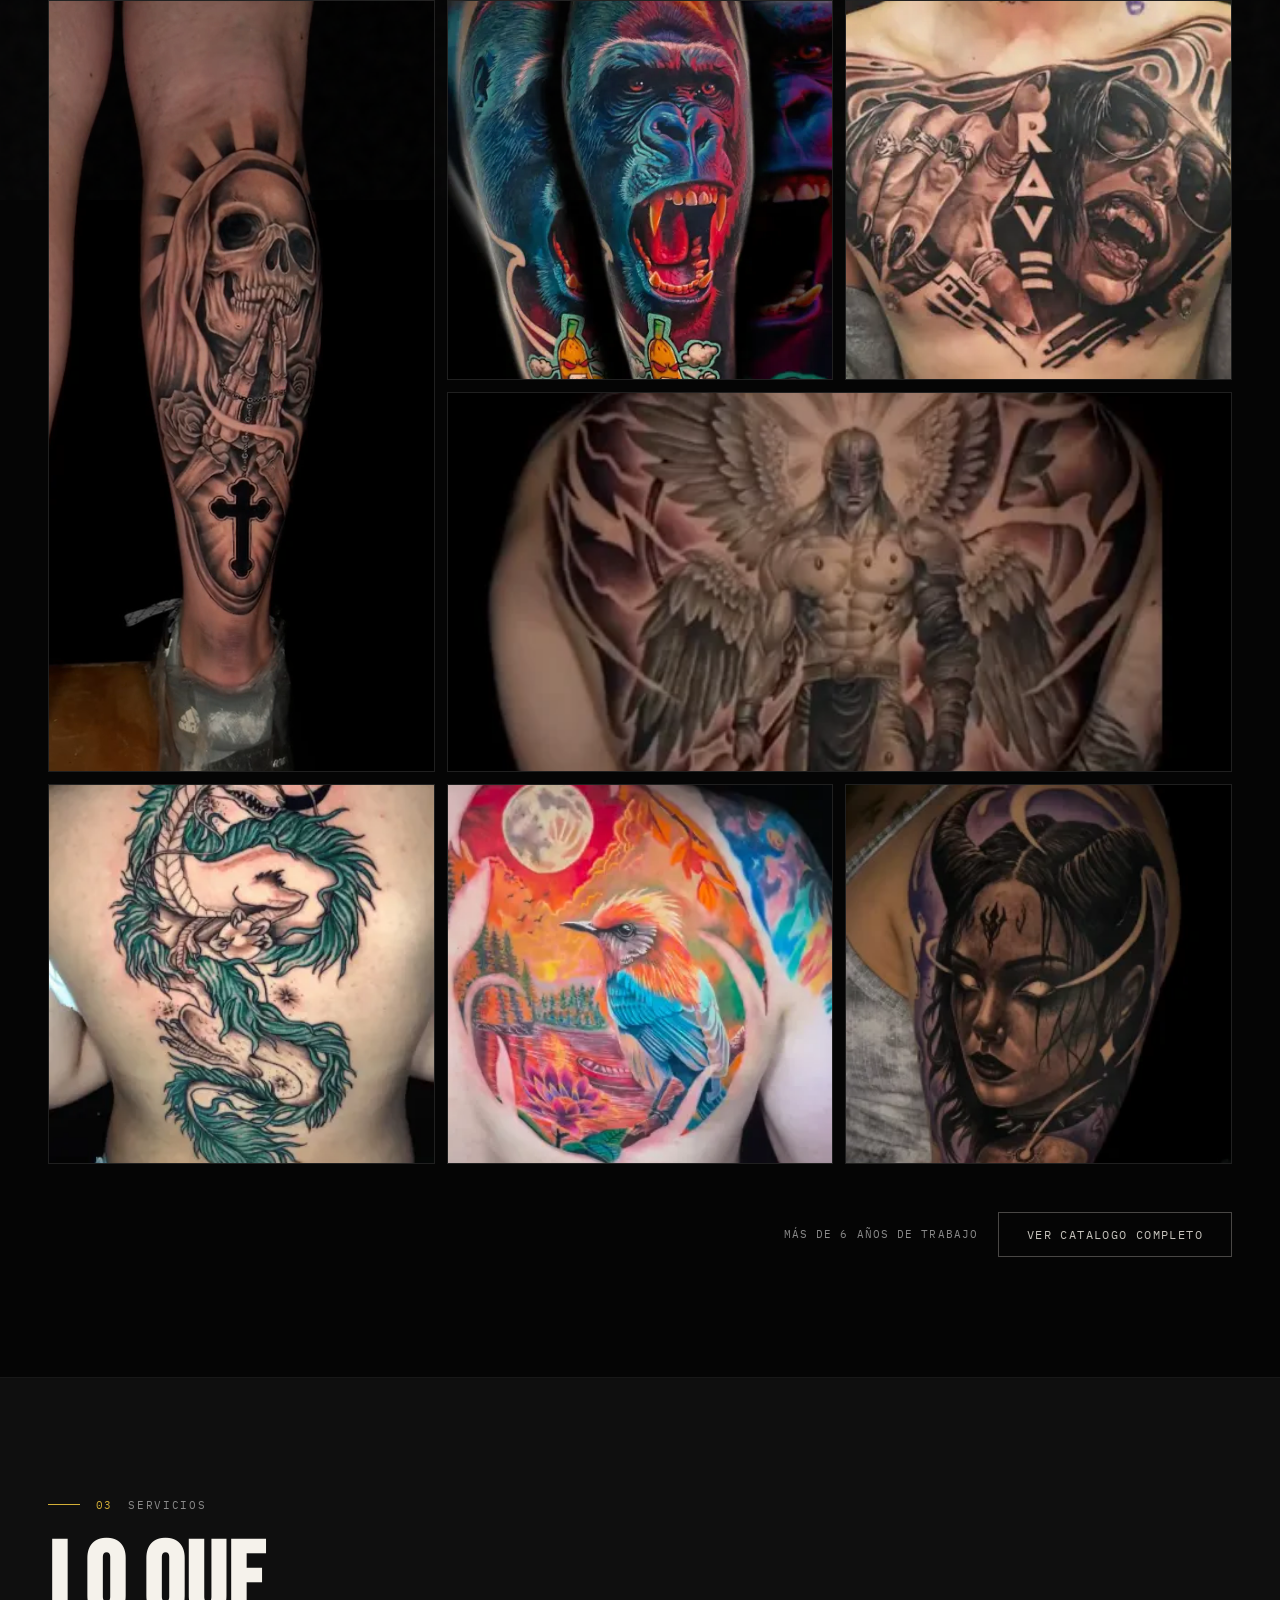
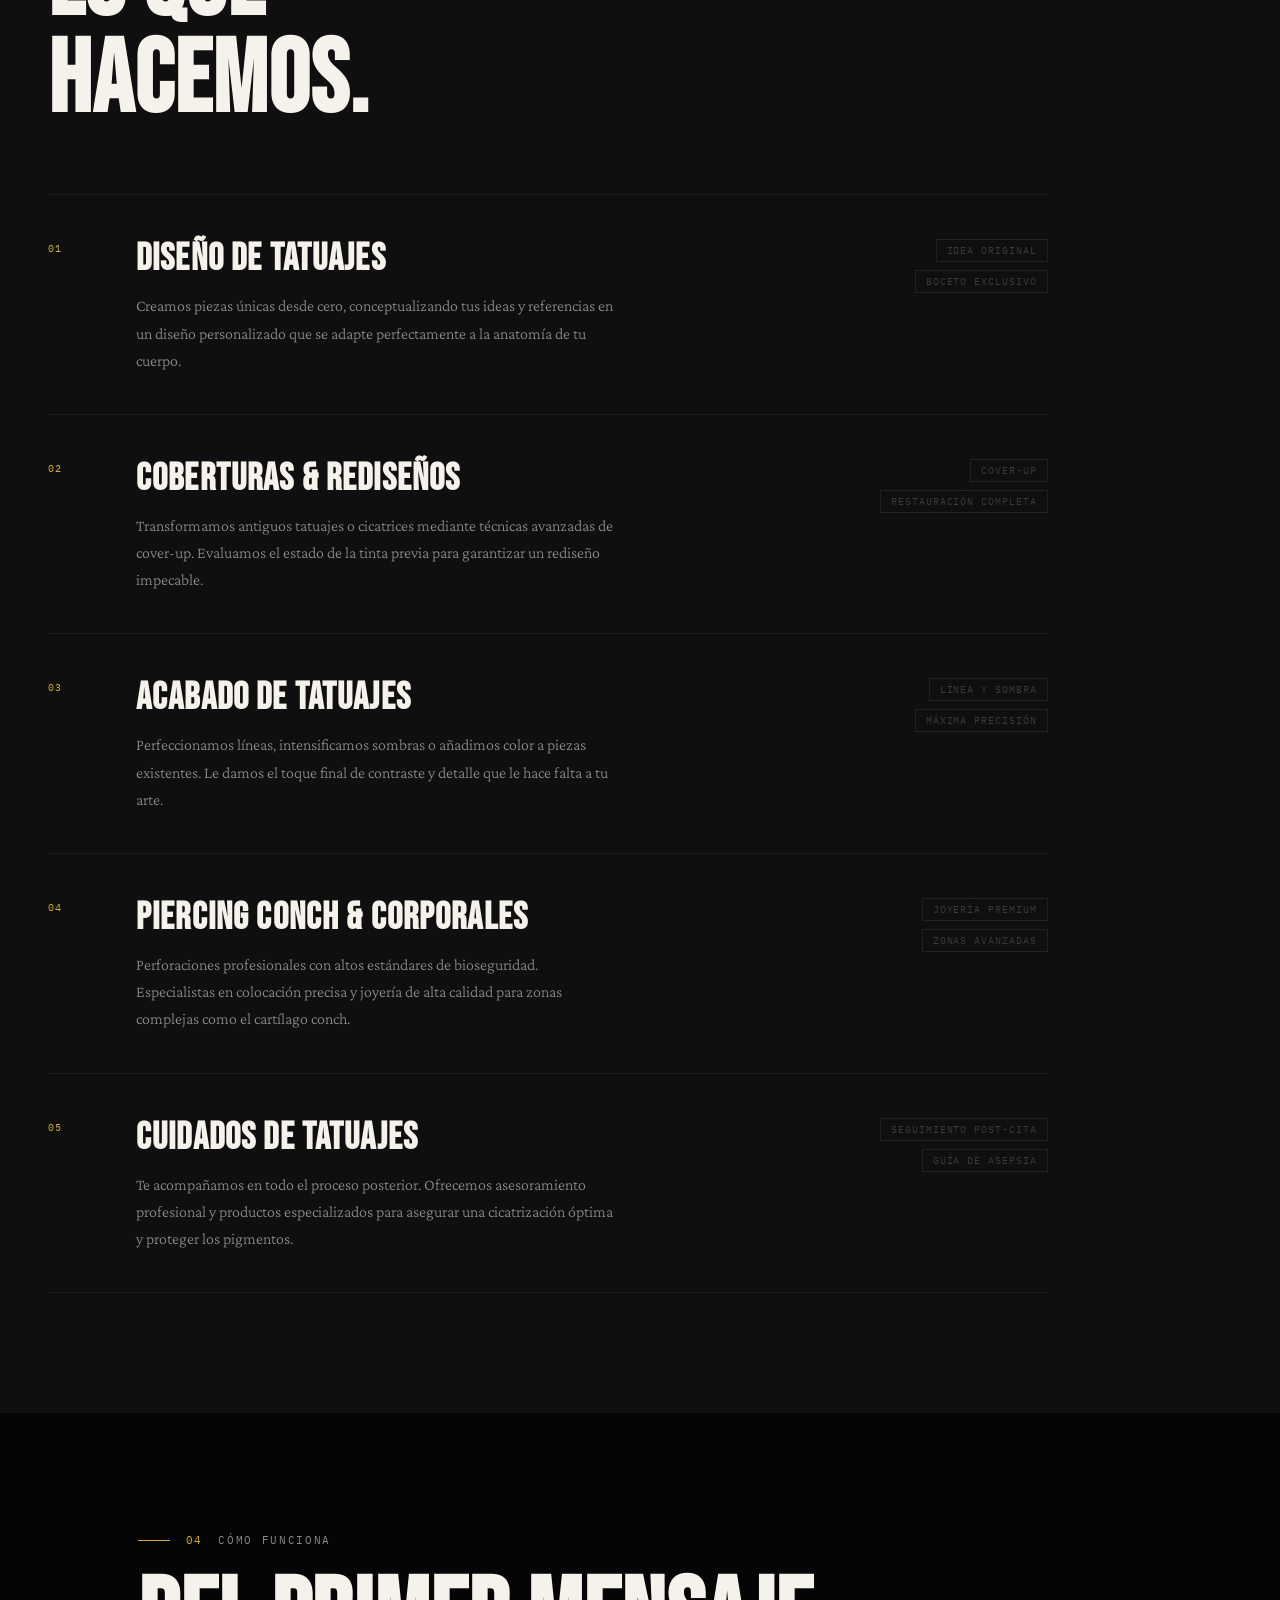
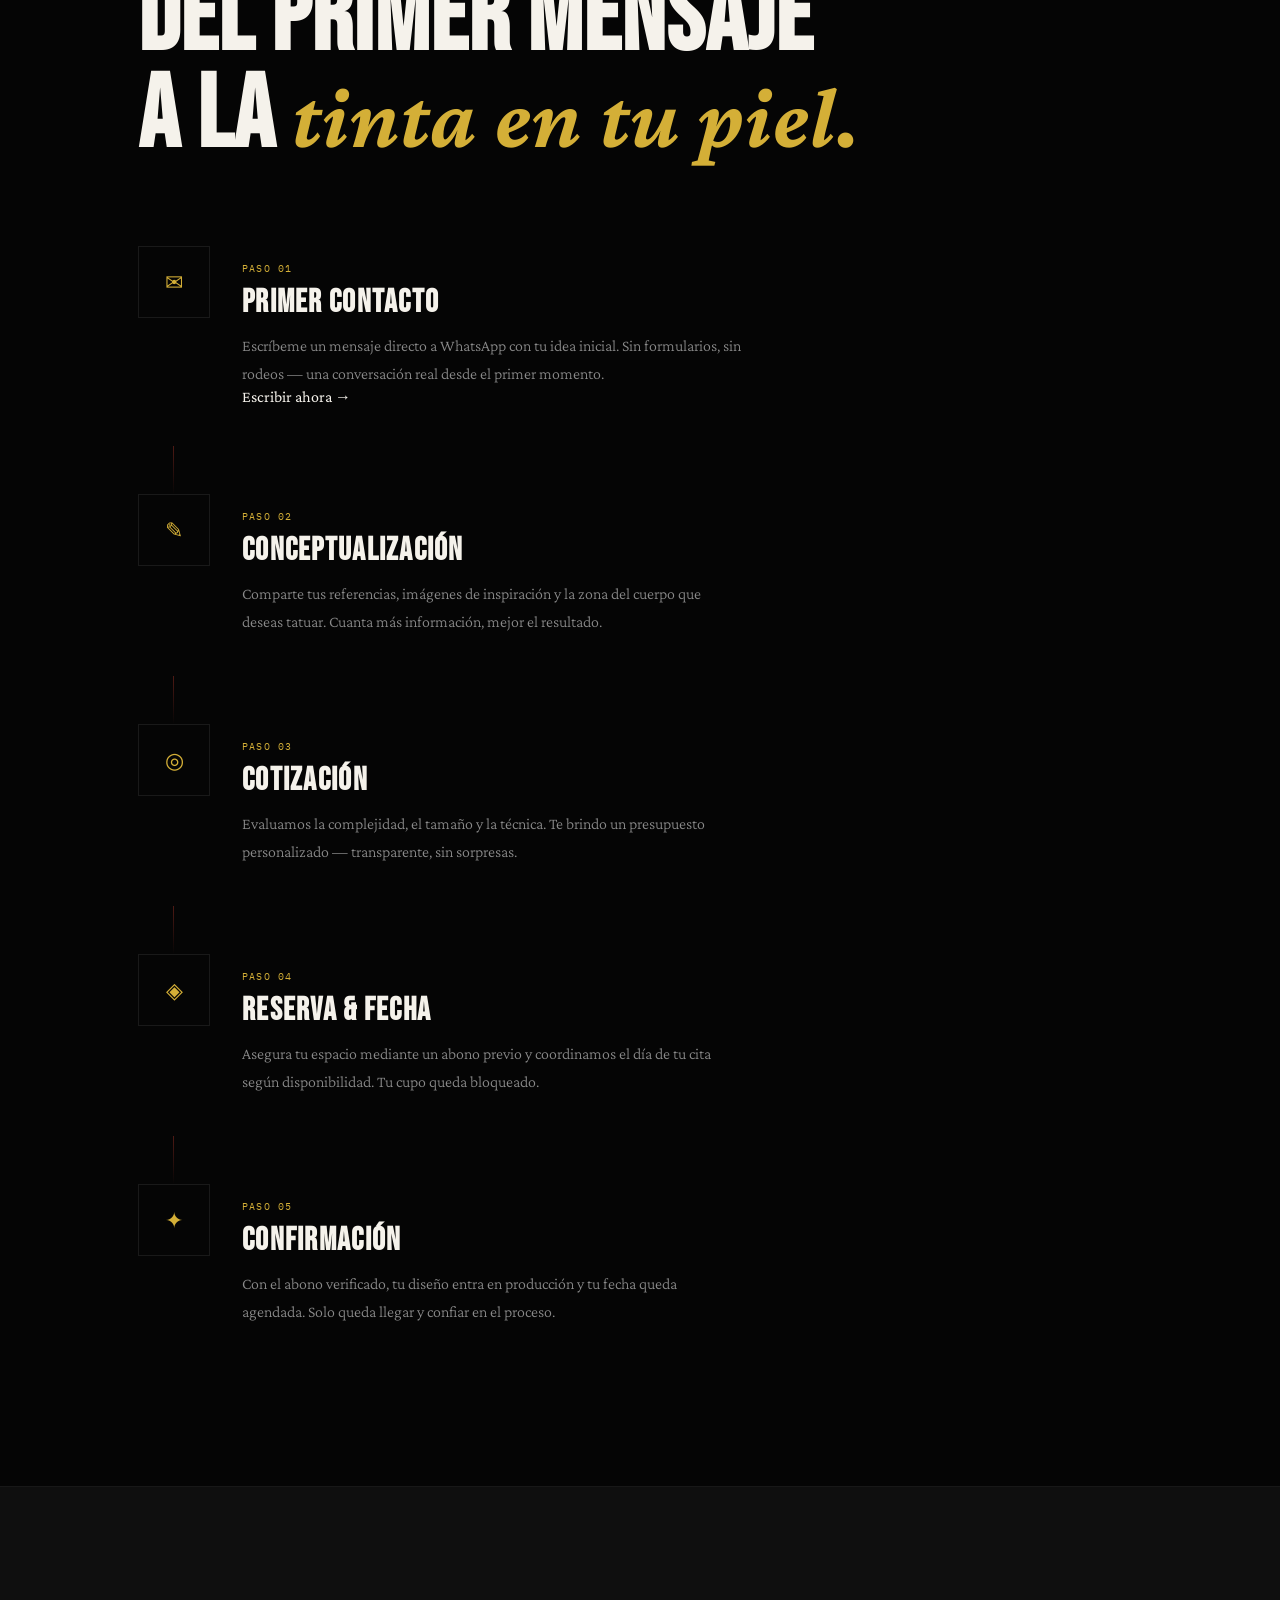
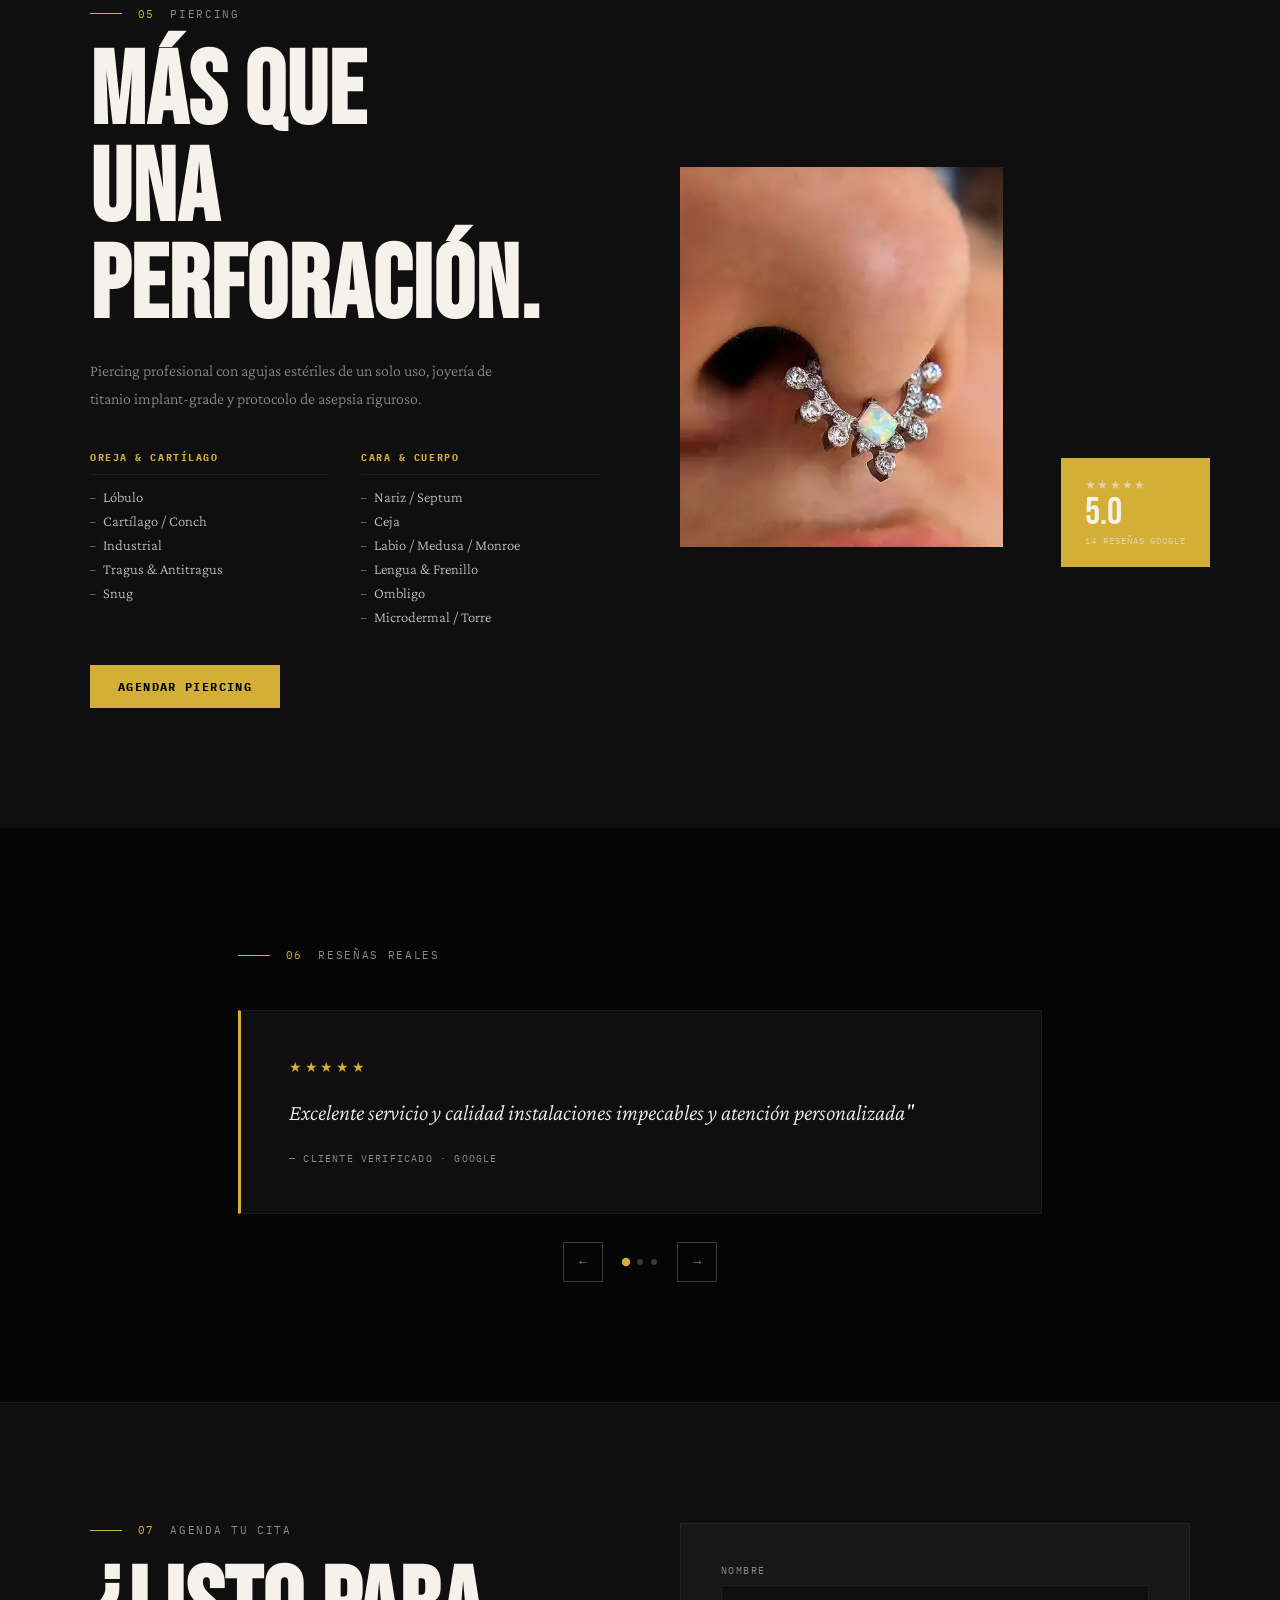
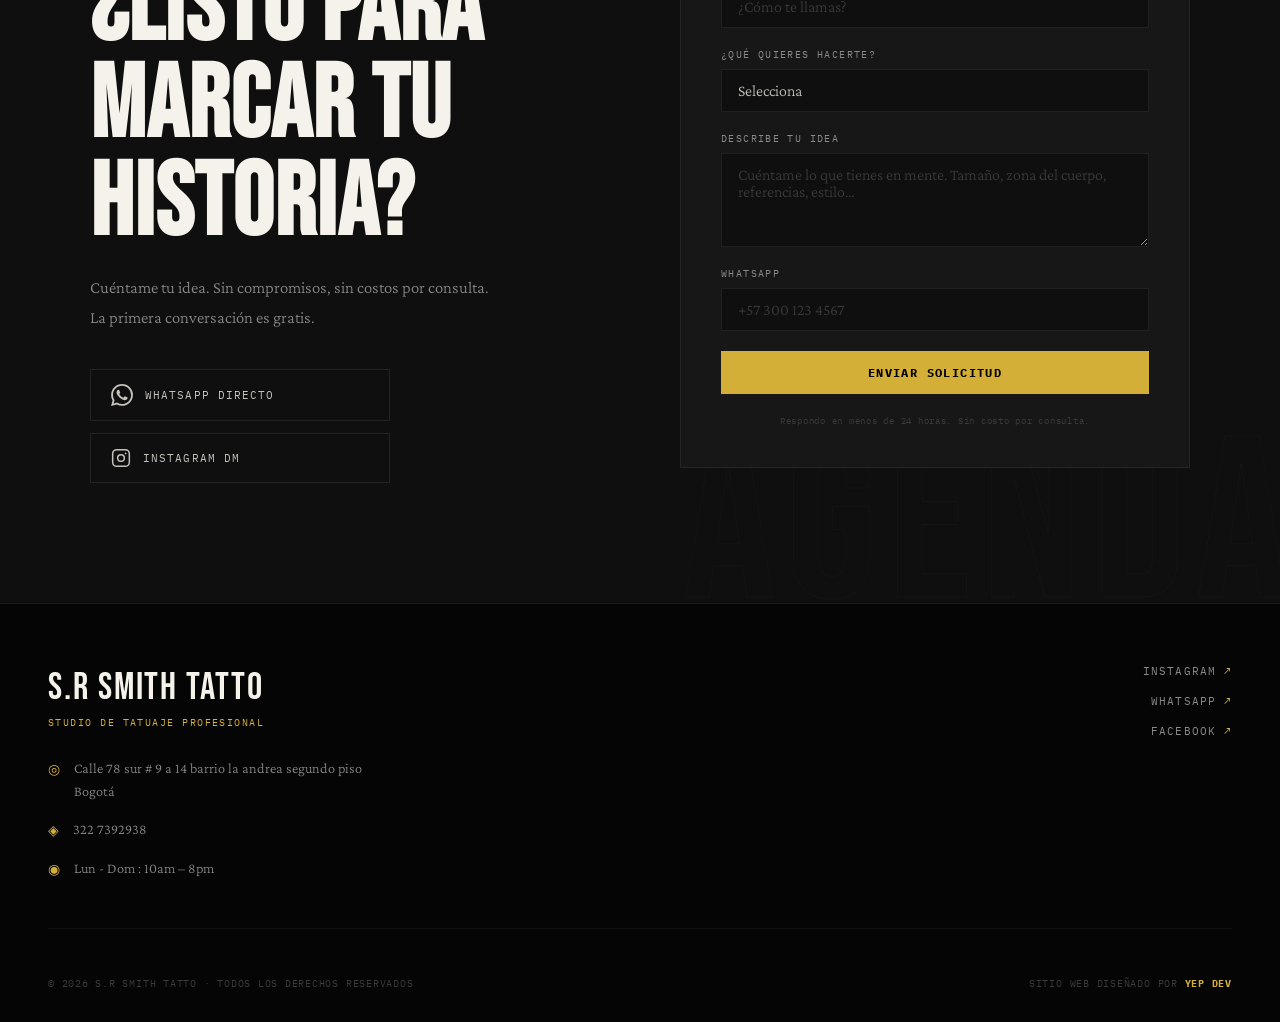
==== commit 11b69dea: "Se actualiza la direccion" ====
--- a/index.html
+++ b/index.html
@@ -487,7 +487,7 @@
         </div>
         <div class="form-field">
           <label for="f-tel">WhatsApp</label>
-          <input type="tel" id="f-tel" placeholder="+57 312 352 0426" autocomplete="tel" />
+          <input type="tel" id="f-tel" placeholder="+57 300 123 4567" autocomplete="tel" />
         </div>
         <button class="btn btn--ink btn--full" id="formBtn">Enviar solicitud</button>
         <p class="form-note">Respondo en menos de 24 horas. Sin costo por consulta.</p>
@@ -509,7 +509,7 @@
         <div class="footer__data">
           <div class="footer__data-item">
             <span class="footer__data-icon">◎</span>
-            <span>cl. 78 Sur #9-19, Bogotá, Colombia<br />Bogotá</span>
+            <span>Calle 78 sur # 9 a 14 barrio la andrea segundo piso<br />Bogotá</span>
           </div>
           <div class="footer__data-item">
             <span class="footer__data-icon">◈</span>
